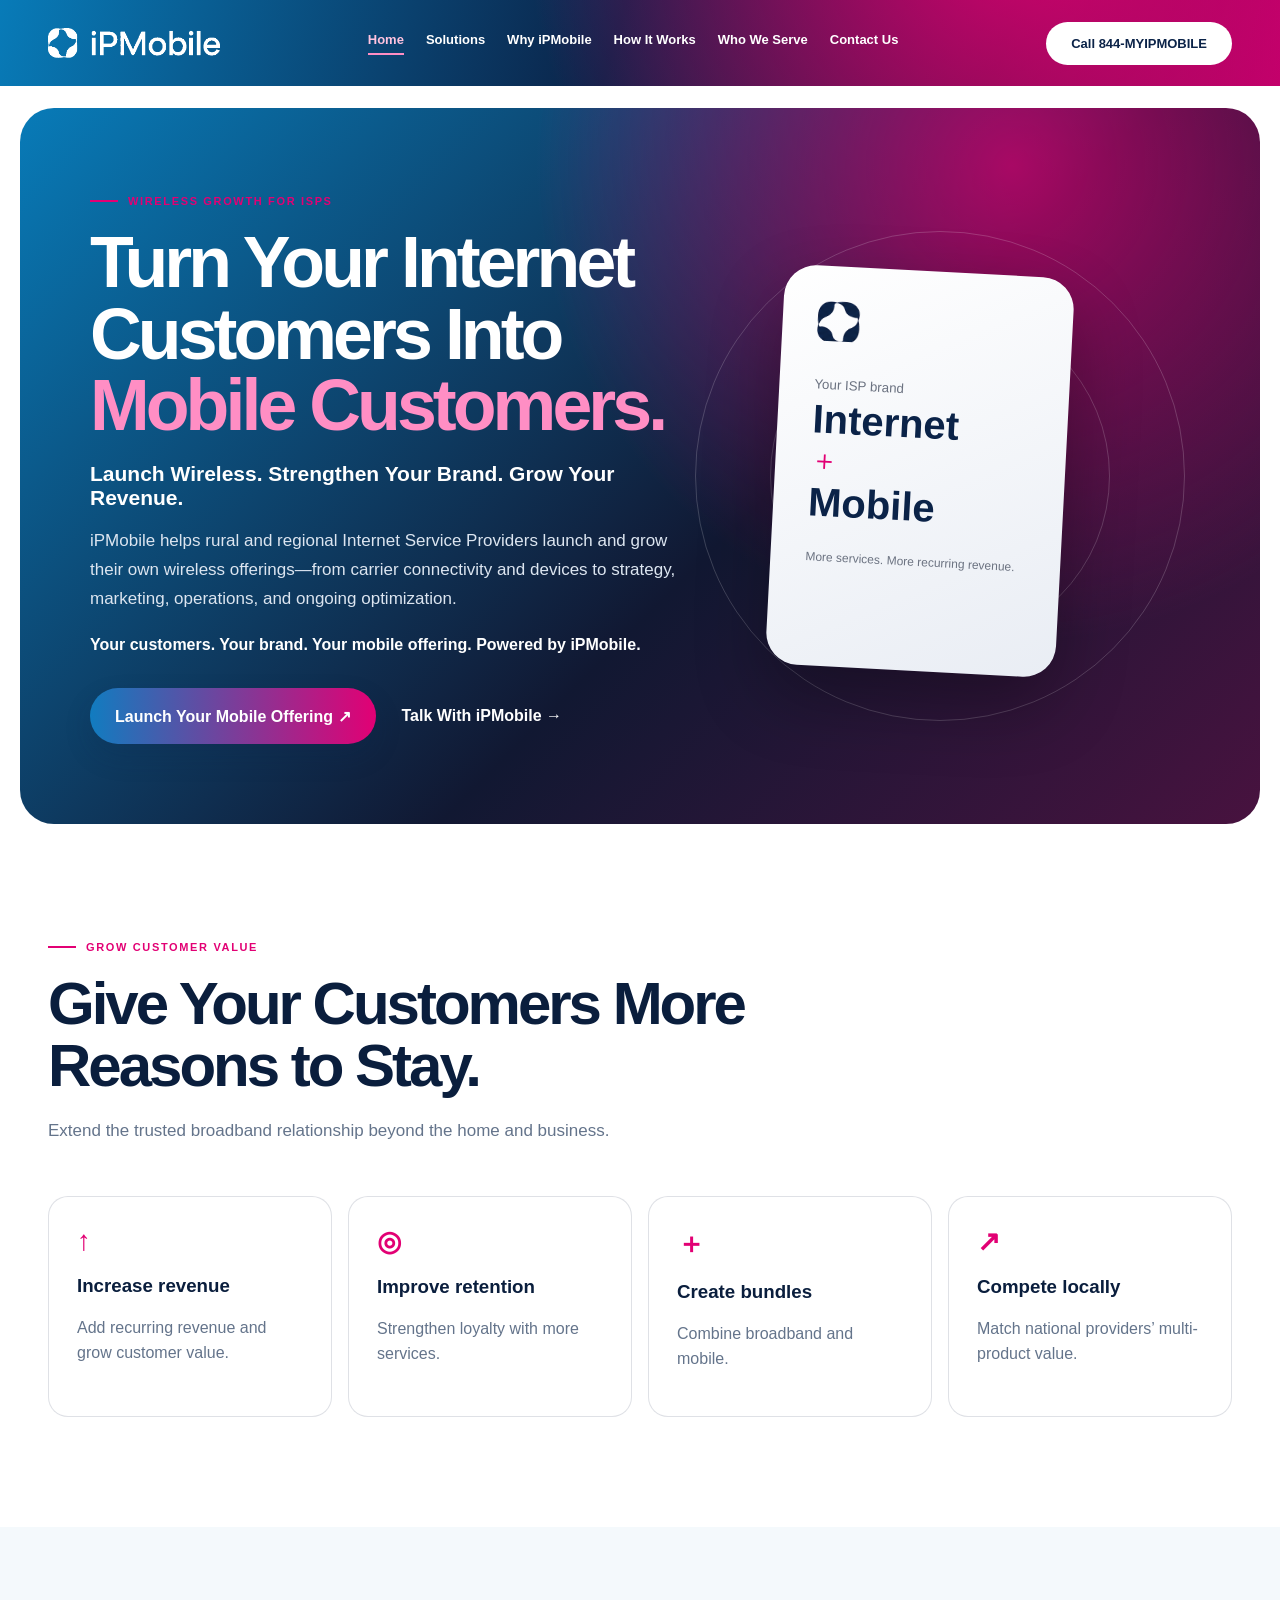
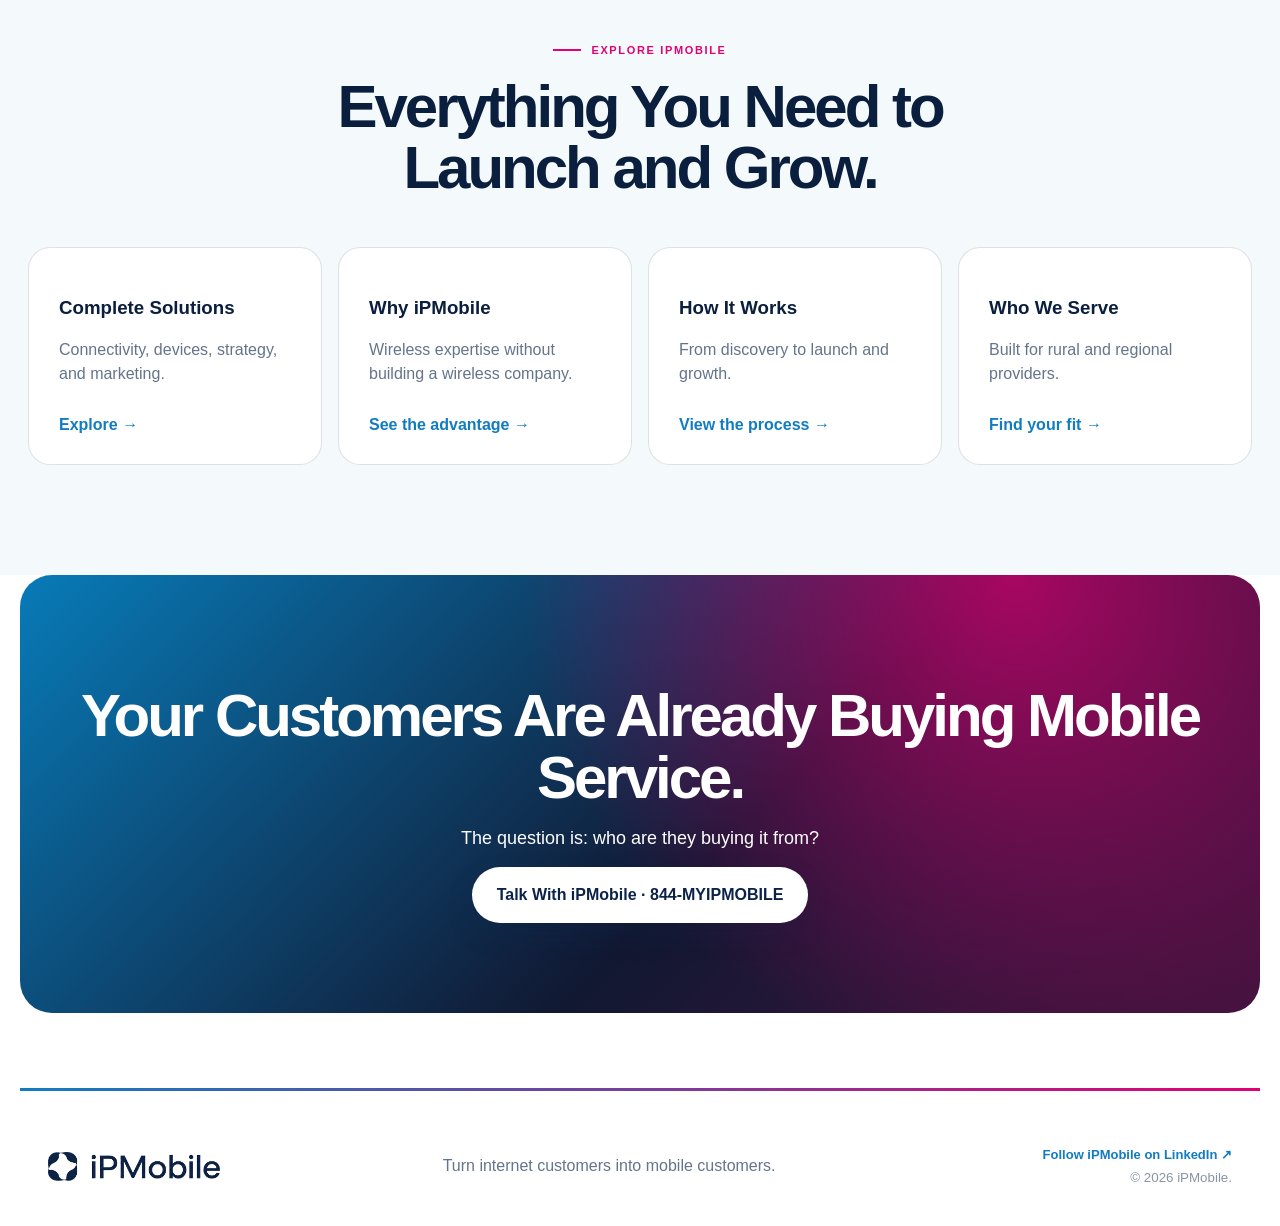
==== index.html @ 0222ab14 "Add files via upload" ====
<!doctype html><html lang="en"><head><meta charset="utf-8"><meta name="viewport" content="width=device-width,initial-scale=1"><title>iPMobile | Turn Internet Customers Into Mobile Customers</title><link rel="stylesheet" href="styles.css"><link rel="stylesheet" href="site-enhancements.css"></head><body><header class="site-header"><a class="brand" href="index.html"><img src="assets/ipmobile-logo.png" alt="iPMobile"></a><nav><a class="active" href="index.html">Home</a><a href="solutions.html">Solutions</a><a href="why-ipmobile.html">Why iPMobile</a><a href="how-it-works.html">How It Works</a><a href="who-we-serve.html">Who We Serve</a><a href="contact.html">Contact Us</a></nav><a class="button light small" href="tel:8446947662">Call 844-MYIPMOBILE</a></header><main><section class="hero shell"><div><span class="eyebrow">Wireless growth for ISPs</span><h1>Turn Your Internet Customers Into <em>Mobile Customers.</em></h1><h2>Launch Wireless. Strengthen Your Brand. Grow Your Revenue.</h2><p>iPMobile helps rural and regional Internet Service Providers launch and grow their own wireless offerings—from carrier connectivity and devices to strategy, marketing, operations, and ongoing optimization.</p><strong>Your customers. Your brand. Your mobile offering. Powered by iPMobile.</strong><div class="actions"><a class="button" href="solutions.html">Launch Your Mobile Offering ↗</a><a href="tel:8446947662">Talk With iPMobile →</a></div></div><div class="hero-art" aria-hidden="true"><div class="orbit one"></div><div class="orbit two"></div><div class="connect-card"><img src="assets/ipmobile-mark.png" alt=""><small>Your ISP brand</small><b>Internet</b><i>＋</i><b>Mobile</b><span>More services. More recurring revenue.</span></div></div></section><section class="section shell"><div class="lead"><span class="eyebrow">Grow customer value</span><h2>Give Your Customers More Reasons to Stay.</h2><p>Extend the trusted broadband relationship beyond the home and business.</p></div><div class="benefits"><article><b>↑</b><h3>Increase revenue</h3><p>Add recurring revenue and grow customer value.</p></article><article><b>◎</b><h3>Improve retention</h3><p>Strengthen loyalty with more services.</p></article><article><b>＋</b><h3>Create bundles</h3><p>Combine broadband and mobile.</p></article><article><b>↗</b><h3>Compete locally</h3><p>Match national providers’ multi-product value.</p></article></div></section><section class="section page-links"><div class="shell"><div class="lead center"><span class="eyebrow">Explore iPMobile</span><h2>Everything You Need to Launch and Grow.</h2></div><div class="link-grid"><a href="solutions.html"><h3>Complete Solutions</h3><p>Connectivity, devices, strategy, and marketing.</p><b>Explore →</b></a><a href="why-ipmobile.html"><h3>Why iPMobile</h3><p>Wireless expertise without building a wireless company.</p><b>See the advantage →</b></a><a href="how-it-works.html"><h3>How It Works</h3><p>From discovery to launch and growth.</p><b>View the process →</b></a><a href="who-we-serve.html"><h3>Who We Serve</h3><p>Built for rural and regional providers.</p><b>Find your fit →</b></a></div></div></section><section class="final shell"><h2>Your Customers Are Already Buying Mobile Service.</h2><p>The question is: who are they buying it from?</p><a class="button light" href="tel:8446947662">Talk With iPMobile · 844-MYIPMOBILE</a></section></main><footer class="shell"><a class="brand" href="index.html"><img src="assets/ipmobile-logo.png" alt="iPMobile"></a><p>Turn internet customers into mobile customers.</p><div class="footer-meta"><a class="linkedin-link" href="https://www.linkedin.com/company/ip-mobile-ai" target="_blank" rel="noopener noreferrer">Follow iPMobile on LinkedIn ↗</a><small>© 2026 iPMobile.</small></div></footer></body></html>
---- styles.css ----
:root{--navy:#0b2348;--blue:#117cc0;--pink:#e20074;--ink:#0a1e3d;--muted:#64748b;--ice:#f4f9fc;--line:rgba(10,30,61,.13);--max:1240px;--display:Arial,sans-serif;--body:Arial,sans-serif}*{box-sizing:border-box}html{scroll-behavior:smooth}body{margin:0;color:var(--ink);font-family:var(--body)}a{color:inherit;text-decoration:none}.shell{max-width:var(--max);margin:auto}.site-header{height:86px;padding-inline:max(28px,calc((100vw - var(--max))/2 + 28px));display:flex;align-items:center;justify-content:space-between;gap:24px;color:#fff;background:radial-gradient(circle at 80% -100%,rgba(226,0,116,.9),transparent 48%),linear-gradient(105deg,#087bb8,#0b2348 48%,#45133e 78%,#b30066);position:sticky;top:0;z-index:20}.brand img{display:block;width:172px}.site-header .brand img{filter:brightness(0) invert(1)}nav{display:flex;gap:22px;font-size:13px;font-weight:700}nav a:hover,nav a.active{color:#ffc3df}nav a.active{border-bottom:2px solid #ff8ec4;padding-bottom:6px}.button{display:inline-flex;align-items:center;justify-content:center;min-height:56px;padding:0 25px;border-radius:99px;color:#fff;background:linear-gradient(90deg,var(--blue),var(--pink));font-weight:800;box-shadow:0 12px 28px rgba(11,35,72,.16)}.button.light{color:var(--navy);background:#fff}.button.small{min-height:43px;font-size:13px;box-shadow:none}.hero{min-height:680px;margin-top:22px;border-radius:34px;padding:80px 70px;display:grid;grid-template-columns:1.1fr .9fr;align-items:center;overflow:hidden;color:#fff;background:radial-gradient(circle at 80% 8%,rgba(226,0,116,.72),transparent 40%),linear-gradient(135deg,#087bb8,#111832 58%,#48123f)}.eyebrow{display:inline-flex;align-items:center;gap:10px;color:var(--pink);font-size:11px;font-weight:800;letter-spacing:.15em;text-transform:uppercase}.eyebrow:before{content:"";width:28px;height:2px;background:currentColor}.eyebrow.pale{color:#ffacd3}.hero h1,.inner-hero h1{font:800 clamp(46px,5.6vw,74px)/1 var(--display);letter-spacing:-.055em;margin:20px 0}.hero h1 em{font-style:normal;color:#ff8ec4}.hero h2{font-size:21px}.hero p,.inner-hero p{color:#dce5f0;font-size:17px;line-height:1.7}.hero strong{display:block;margin-top:22px}.actions{display:flex;align-items:center;gap:26px;margin-top:34px;font-weight:700}.hero-art{position:relative;min-height:470px}.orbit{position:absolute;border:1px solid rgba(255,255,255,.18);border-radius:50%}.orbit.one{width:490px;height:490px}.orbit.two{width:340px;height:340px;left:75px;top:75px}.connect-card{position:absolute;z-index:2;left:80px;top:40px;width:290px;height:400px;padding:35px;border-radius:32px;background:linear-gradient(155deg,#fff,#e9edf4);color:var(--navy);box-shadow:0 30px 70px rgba(0,0,0,.3);transform:rotate(3deg)}.connect-card img{width:42px}.connect-card small,.connect-card b,.connect-card i,.connect-card span{display:block}.connect-card small{margin:32px 0 5px;color:#6b7280}.connect-card b{font-size:40px}.connect-card i{font-style:normal;color:var(--pink);font-size:28px}.connect-card span{margin-top:25px;font-size:12px;color:#6b7280}.section{padding:110px 28px}.lead{max-width:760px}.lead.center{text-align:center;margin:auto}.lead h2,.split h2,.customers h2,.final h2{font:800 clamp(38px,5vw,60px)/1.03 var(--display);letter-spacing:-.05em;margin:20px 0}.lead p,.split p,.customers p{color:var(--muted);font-size:17px;line-height:1.7}.benefits,.why-grid,.advantage{display:grid;grid-template-columns:repeat(4,1fr);gap:16px;margin-top:50px}.benefits article,.why-grid article,.advantage article{padding:28px;border:1px solid var(--line);border-radius:20px;background:#fff}.benefits article>b{color:var(--pink);font-size:28px}.benefits p,.why-grid p,.advantage p{color:var(--muted);line-height:1.55}.page-links,.customer-section,.solutions{background:var(--ice)}.link-grid{display:grid;grid-template-columns:repeat(4,1fr);gap:16px;margin-top:48px}.link-grid a{padding:30px;border-radius:22px;background:#fff;border:1px solid var(--line)}.link-grid p{min-height:62px;color:var(--muted);line-height:1.5}.link-grid b{color:var(--blue)}.final{text-align:center;margin-bottom:75px;padding:90px 40px;border-radius:32px;color:#fff;background:radial-gradient(circle at 80% 0,rgba(226,0,116,.72),transparent 45%),linear-gradient(135deg,#087bb8,#111832 58%,#48123f)}.final p{font-size:18px}.inner-hero{padding:110px 28px;color:#fff;background:radial-gradient(circle at 82% 0,rgba(226,0,116,.68),transparent 42%),linear-gradient(125deg,#087bb8,#0b2348 58%,#681248)}.inner-hero .shell{max-width:1050px}.inner-hero p{max-width:760px}.solution-grid{display:grid;grid-template-columns:1fr 1fr;gap:16px}details{background:#fff;border:1px solid var(--line);border-radius:20px;overflow:hidden}summary{list-style:none;padding:28px;display:grid;grid-template-columns:auto 1fr;gap:18px}summary span{color:var(--pink);font-weight:800}summary h3{margin:0 0 7px;font-size:23px}summary p{margin:0;color:var(--muted)}.detail{border-top:1px solid var(--line);padding:15px 30px 25px;color:var(--muted);line-height:1.6}.detail ul{columns:2}.why-grid{grid-template-columns:repeat(3,1fr)}.dark{color:#fff;background:radial-gradient(circle at 90% 20%,rgba(226,0,116,.52),transparent 40%),var(--navy)}.split{display:grid;grid-template-columns:1fr 1fr;gap:80px;align-items:center}.split p{color:#c8d4e3}.split ul{list-style:none;padding:0;display:grid;grid-template-columns:1fr 1fr;gap:12px}.split li{padding:16px;background:rgba(255,255,255,.08);border-radius:12px}.split li:before{content:"✓";color:#ff82be;margin-right:8px}.process{list-style:none;margin:0;padding:0;display:grid;grid-template-columns:repeat(5,1fr)}.process li{padding:26px;border-top:3px solid var(--blue);border-right:1px solid var(--line)}.process li:nth-child(even){border-top-color:var(--pink)}.process span{color:var(--pink);font-weight:800}.process p,.portfolio p{color:var(--muted);line-height:1.55}.portfolio{display:grid;grid-template-columns:repeat(4,1fr);border-block:1px solid var(--line);margin-top:50px}.portfolio article{padding:28px;border-right:1px solid var(--line)}.customers{display:grid;grid-template-columns:1fr 1.2fr;gap:70px;align-items:center}.customer-list{display:flex;flex-wrap:wrap;gap:10px}.customer-list span{padding:12px 16px;border:1px solid var(--line);border-radius:99px;background:#fff;font-size:13px}.page-cta{text-align:center;padding:80px 28px;color:#fff;background:linear-gradient(110deg,#087bb8,#0b2348 55%,#8f0055)}.page-cta h2{font-size:45px;margin:0 0 28px}footer{padding:50px 28px 35px;display:grid;grid-template-columns:1fr 1fr 1fr;align-items:center;border-top:3px solid transparent;border-image:linear-gradient(90deg,var(--blue),var(--pink)) 1}footer p{color:var(--muted)}footer small{text-align:right;color:#8994a4}@media(max-width:950px){nav{display:none}.hero{grid-template-columns:1fr;padding:65px 40px}.benefits,.link-grid,.portfolio{grid-template-columns:1fr 1fr}.solution-grid,.split,.customers{grid-template-columns:1fr}.why-grid{grid-template-columns:1fr 1fr}.process{grid-template-columns:1fr}.process li{border-right:0}}@media(max-width:620px){.site-header{height:72px;padding-inline:18px}.site-header>.button{display:none}.brand img{width:145px}.hero{margin:0;border-radius:0;padding:55px 22px}.hero-art{min-height:410px}.connect-card{left:15px;width:260px}.section{padding:75px 20px}.benefits,.link-grid,.solution-grid,.why-grid,.portfolio,.split ul{grid-template-columns:1fr}.detail ul{columns:1}.actions{align-items:flex-start;flex-direction:column}.inner-hero{padding:75px 22px}.final{margin:0;border-radius:0;padding:70px 22px}footer{grid-template-columns:1fr;gap:12px}footer small{text-align:left}}
---- site-enhancements.css ----
.footer-meta {
  display: flex;
  align-items: flex-end;
  flex-direction: column;
  gap: 8px;
  text-align: right;
}

.linkedin-link {
  color: var(--blue);
  font-size: 13px;
  font-weight: 800;
}

.linkedin-link:hover {
  color: var(--pink);
}

@media (max-width: 620px) {
  .footer-meta {
    align-items: flex-start;
    text-align: left;
  }
}
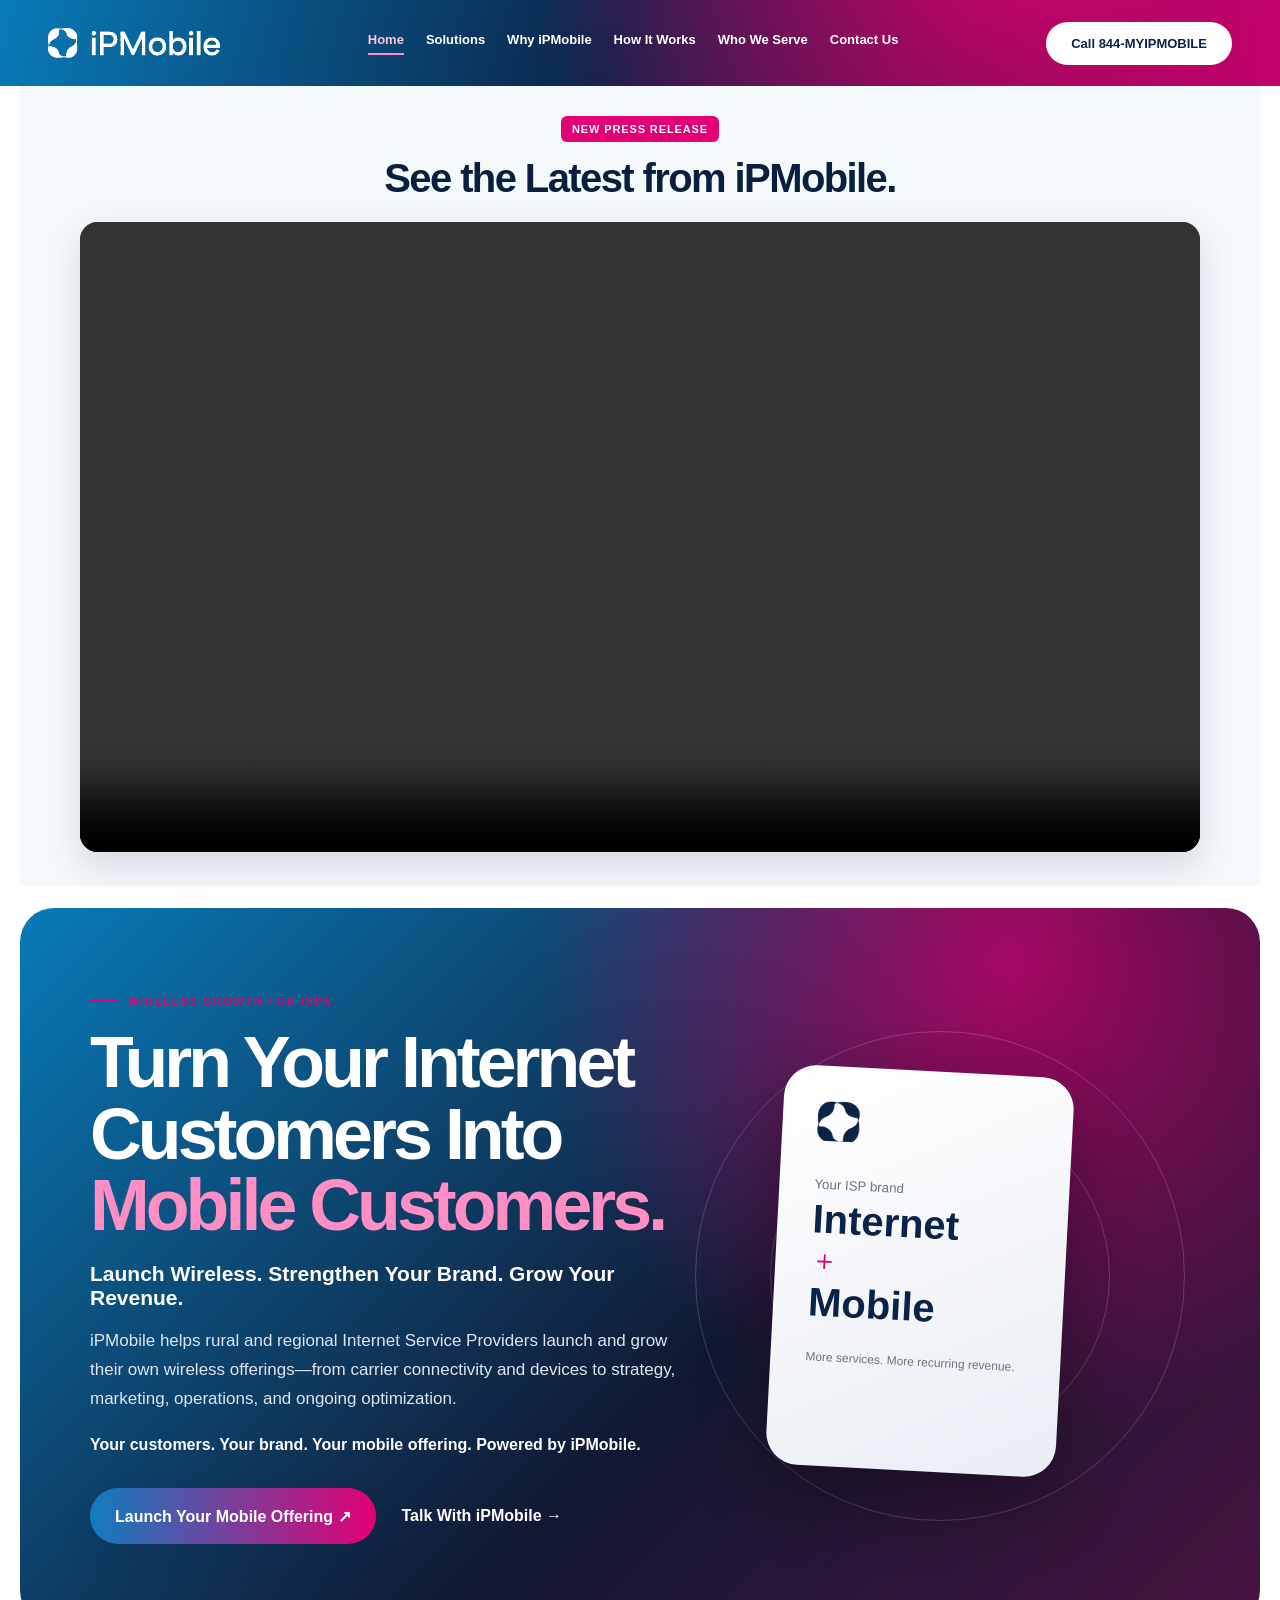
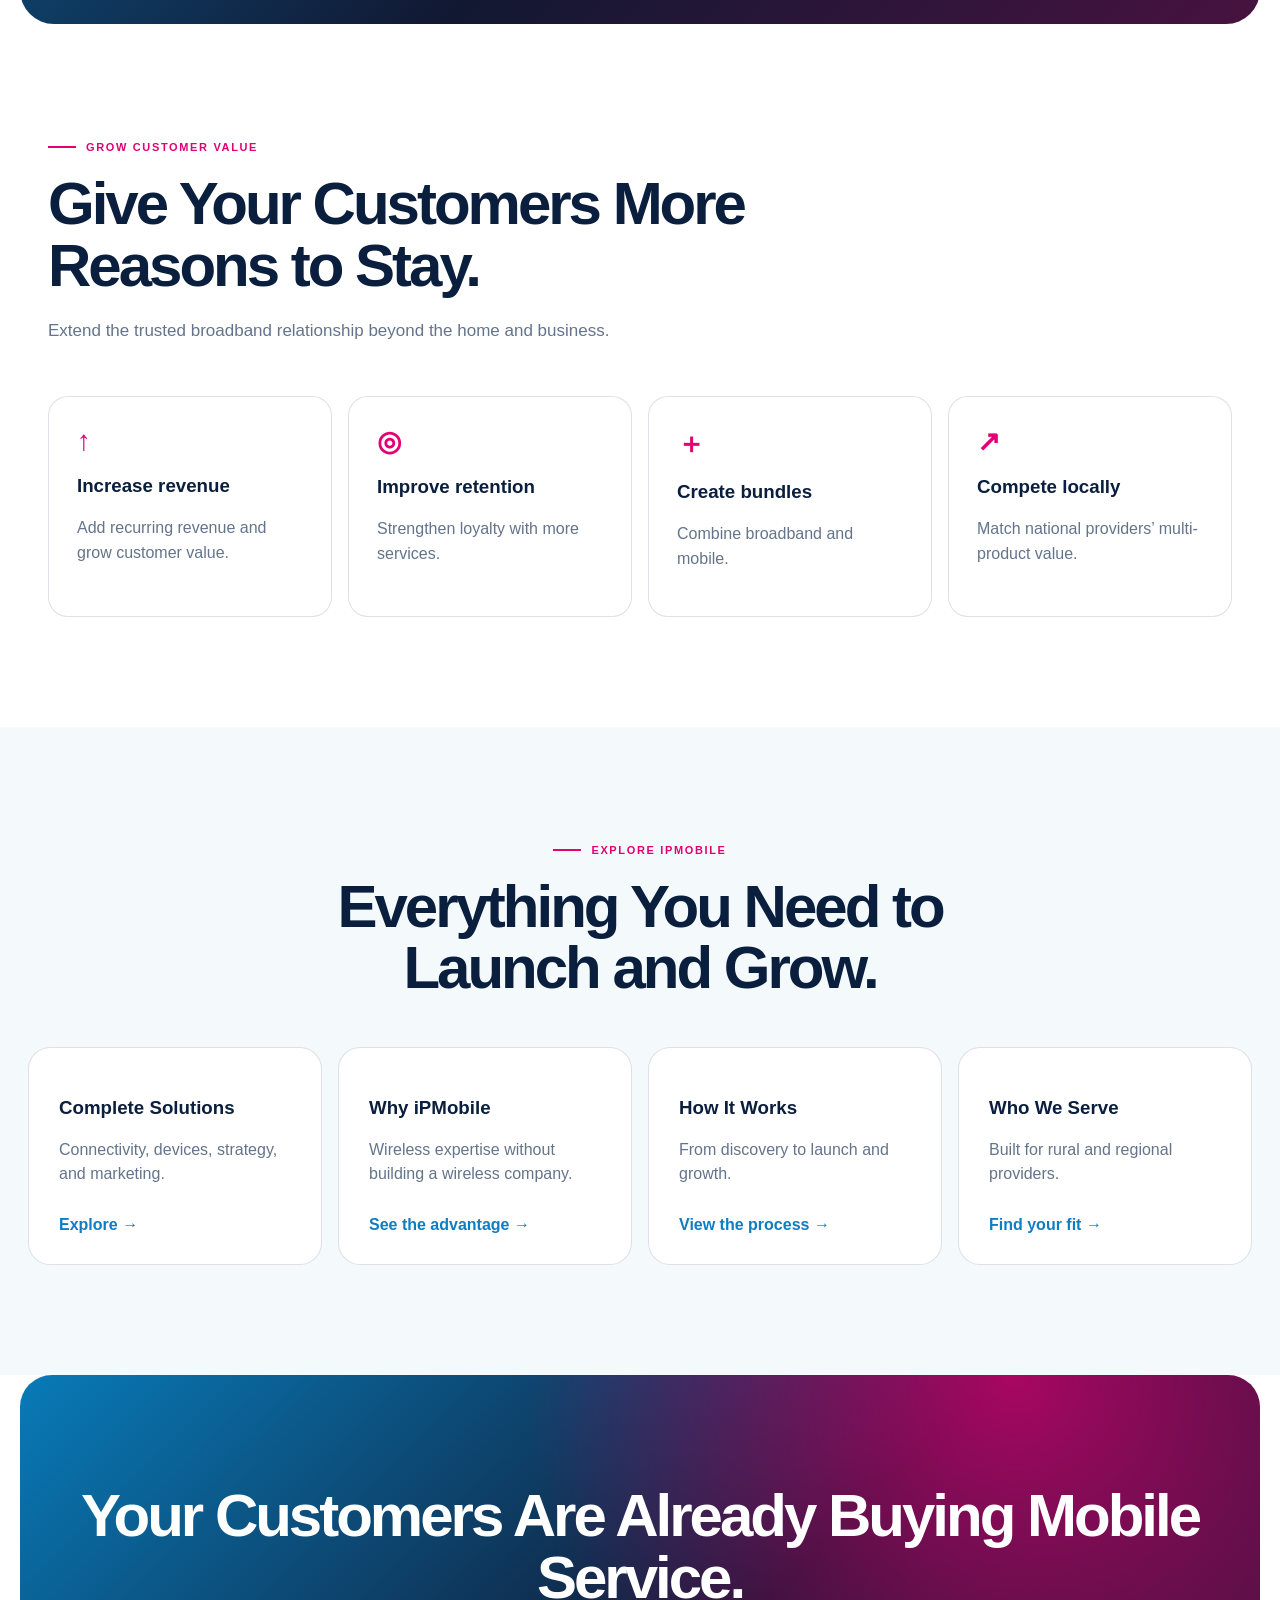
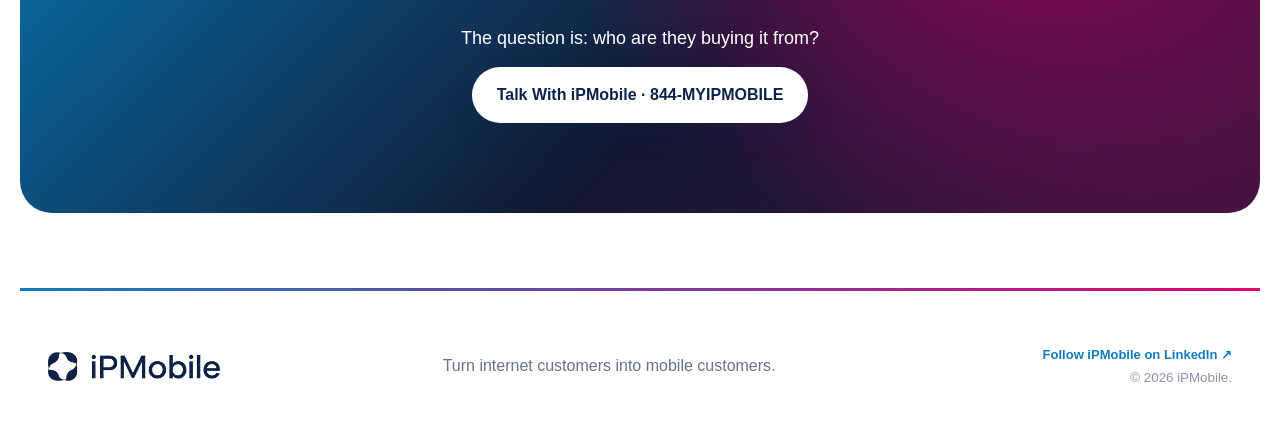
==== commit bbcedd5e: "Add files via upload" ====
--- a/index.html
+++ b/index.html
@@ -1 +1,11 @@
-<!doctype html><html lang="en"><head><meta charset="utf-8"><meta name="viewport" content="width=device-width,initial-scale=1"><title>iPMobile | Turn Internet Customers Into Mobile Customers</title><link rel="stylesheet" href="styles.css"><link rel="stylesheet" href="site-enhancements.css"></head><body><header class="site-header"><a class="brand" href="index.html"><img src="assets/ipmobile-logo.png" alt="iPMobile"></a><nav><a class="active" href="index.html">Home</a><a href="solutions.html">Solutions</a><a href="why-ipmobile.html">Why iPMobile</a><a href="how-it-works.html">How It Works</a><a href="who-we-serve.html">Who We Serve</a><a href="contact.html">Contact Us</a></nav><a class="button light small" href="tel:8446947662">Call 844-MYIPMOBILE</a></header><main><section class="hero shell"><div><span class="eyebrow">Wireless growth for ISPs</span><h1>Turn Your Internet Customers Into <em>Mobile Customers.</em></h1><h2>Launch Wireless. Strengthen Your Brand. Grow Your Revenue.</h2><p>iPMobile helps rural and regional Internet Service Providers launch and grow their own wireless offerings—from carrier connectivity and devices to strategy, marketing, operations, and ongoing optimization.</p><strong>Your customers. Your brand. Your mobile offering. Powered by iPMobile.</strong><div class="actions"><a class="button" href="solutions.html">Launch Your Mobile Offering ↗</a><a href="tel:8446947662">Talk With iPMobile →</a></div></div><div class="hero-art" aria-hidden="true"><div class="orbit one"></div><div class="orbit two"></div><div class="connect-card"><img src="assets/ipmobile-mark.png" alt=""><small>Your ISP brand</small><b>Internet</b><i>＋</i><b>Mobile</b><span>More services. More recurring revenue.</span></div></div></section><section class="section shell"><div class="lead"><span class="eyebrow">Grow customer value</span><h2>Give Your Customers More Reasons to Stay.</h2><p>Extend the trusted broadband relationship beyond the home and business.</p></div><div class="benefits"><article><b>↑</b><h3>Increase revenue</h3><p>Add recurring revenue and grow customer value.</p></article><article><b>◎</b><h3>Improve retention</h3><p>Strengthen loyalty with more services.</p></article><article><b>＋</b><h3>Create bundles</h3><p>Combine broadband and mobile.</p></article><article><b>↗</b><h3>Compete locally</h3><p>Match national providers’ multi-product value.</p></article></div></section><section class="section page-links"><div class="shell"><div class="lead center"><span class="eyebrow">Explore iPMobile</span><h2>Everything You Need to Launch and Grow.</h2></div><div class="link-grid"><a href="solutions.html"><h3>Complete Solutions</h3><p>Connectivity, devices, strategy, and marketing.</p><b>Explore →</b></a><a href="why-ipmobile.html"><h3>Why iPMobile</h3><p>Wireless expertise without building a wireless company.</p><b>See the advantage →</b></a><a href="how-it-works.html"><h3>How It Works</h3><p>From discovery to launch and growth.</p><b>View the process →</b></a><a href="who-we-serve.html"><h3>Who We Serve</h3><p>Built for rural and regional providers.</p><b>Find your fit →</b></a></div></div></section><section class="final shell"><h2>Your Customers Are Already Buying Mobile Service.</h2><p>The question is: who are they buying it from?</p><a class="button light" href="tel:8446947662">Talk With iPMobile · 844-MYIPMOBILE</a></section></main><footer class="shell"><a class="brand" href="index.html"><img src="assets/ipmobile-logo.png" alt="iPMobile"></a><p>Turn internet customers into mobile customers.</p><div class="footer-meta"><a class="linkedin-link" href="https://www.linkedin.com/company/ip-mobile-ai" target="_blank" rel="noopener noreferrer">Follow iPMobile on LinkedIn ↗</a><small>© 2026 iPMobile.</small></div></footer></body></html>
+<!doctype html><html lang="en"><head><meta charset="utf-8"><meta name="viewport" content="width=device-width,initial-scale=1"><title>iPMobile | Turn Internet Customers Into Mobile Customers</title><link rel="stylesheet" href="styles.css"><link rel="stylesheet" href="site-enhancements.css"></head><body><header class="site-header"><a class="brand" href="index.html"><img src="assets/ipmobile-logo.png" alt="iPMobile"></a><nav><a class="active" href="index.html">Home</a><a href="solutions.html">Solutions</a><a href="why-ipmobile.html">Why iPMobile</a><a href="how-it-works.html">How It Works</a><a href="who-we-serve.html">Who We Serve</a><a href="contact.html">Contact Us</a></nav><a class="button light small" href="tel:8446947662">Call 844-MYIPMOBILE</a></header><main><section class="press-feature shell" id="video-title" aria-labelledby="press-title"><span class="press-badge">New press release</span><h2 id="press-title">See the Latest from iPMobile.</h2><div class="press-feature-player"><video controls playsinline preload="metadata" aria-label="Latest iPMobile announcement"><source src="assets/ipmobile-overview.mp4#t=4" type="video/mp4">Your browser does not support video playback. <a href="assets/ipmobile-overview.mp4">Download the announcement</a>.</video></div></section><section class="hero shell"><div><span class="eyebrow">Wireless growth for ISPs</span><h1>Turn Your Internet Customers Into <em>Mobile Customers.</em></h1><h2>Launch Wireless. Strengthen Your Brand. Grow Your Revenue.</h2><p>iPMobile helps rural and regional Internet Service Providers launch and grow their own wireless offerings—from carrier connectivity and devices to strategy, marketing, operations, and ongoing optimization.</p><strong>Your customers. Your brand. Your mobile offering. Powered by iPMobile.</strong><div class="actions"><a class="button" href="solutions.html">Launch Your Mobile Offering ↗</a><a href="tel:8446947662">Talk With iPMobile →</a></div></div><div class="hero-art" aria-hidden="true"><div class="orbit one"></div><div class="orbit two"></div><div class="connect-card"><img src="assets/ipmobile-mark.png" alt=""><small>Your ISP brand</small><b>Internet</b><i>＋</i><b>Mobile</b><span>More services. More recurring revenue.</span></div></div></section><section class="section shell"><div class="lead"><span class="eyebrow">Grow customer value</span><h2>Give Your Customers More Reasons to Stay.</h2><p>Extend the trusted broadband relationship beyond the home and business.</p></div><div class="benefits"><article><b>↑</b><h3>Increase revenue</h3><p>Add recurring revenue and grow customer value.</p></article><article><b>◎</b><h3>Improve retention</h3><p>Strengthen loyalty with more services.</p></article><article><b>＋</b><h3>Create bundles</h3><p>Combine broadband and mobile.</p></article><article><b>↗</b><h3>Compete locally</h3><p>Match national providers’ multi-product value.</p></article></div></section><section class="section page-links"><div class="shell"><div class="lead center"><span class="eyebrow">Explore iPMobile</span><h2>Everything You Need to Launch and Grow.</h2></div><div class="link-grid"><a href="solutions.html"><h3>Complete Solutions</h3><p>Connectivity, devices, strategy, and marketing.</p><b>Explore →</b></a><a href="why-ipmobile.html"><h3>Why iPMobile</h3><p>Wireless expertise without building a wireless company.</p><b>See the advantage →</b></a><a href="how-it-works.html"><h3>How It Works</h3><p>From discovery to launch and growth.</p><b>View the process →</b></a><a href="who-we-serve.html"><h3>Who We Serve</h3><p>Built for rural and regional providers.</p><b>Find your fit →</b></a></div></div></section><section class="final shell"><h2>Your Customers Are Already Buying Mobile Service.</h2><p>The question is: who are they buying it from?</p><a class="button light" href="tel:8446947662">Talk With iPMobile · 844-MYIPMOBILE</a></section></main><footer class="shell"><a class="brand" href="index.html"><img src="assets/ipmobile-logo.png" alt="iPMobile"></a><p>Turn internet customers into mobile customers.</p><div class="footer-meta"><a class="linkedin-link" href="https://www.linkedin.com/company/ip-mobile-ai" target="_blank" rel="noopener noreferrer">Follow iPMobile on LinkedIn ↗</a><small>© 2026 iPMobile.</small></div></footer></body></html>
+
+
+
+
+
+
+
+
+
+
--- a/site-enhancements.css
+++ b/site-enhancements.css
@@ -22,3 +22,6 @@
     text-align: left;
   }
 }
+.press-feature{text-align:center;padding:30px 24px 34px;background:var(--ice)}.press-badge{display:inline-block;padding:7px 11px;border-radius:6px;background:var(--pink);color:white;font-size:11px;font-weight:800;letter-spacing:.08em;text-transform:uppercase}.press-feature h2{font:800 clamp(26px,3.5vw,40px)/1.1 var(--display);letter-spacing:-.04em;margin:14px 0 22px}.press-feature-player{width:100%;max-width:1120px;margin:auto;border-radius:18px;overflow:hidden;background:var(--navy);box-shadow:0 14px 36px rgba(11,35,72,.15)}.press-feature video{display:block;width:100%;aspect-ratio:16/9;object-fit:contain}@media(max-width:620px){.press-feature{padding:24px 20px 28px}.press-feature-player{border-radius:14px}}
+
+.team-section{padding:80px 28px 95px;background:var(--ice);scroll-margin-top:100px}.team-grid{display:grid;grid-template-columns:repeat(2,minmax(0,1fr));gap:28px;max-width:1080px;margin:44px auto 0}.team-card{padding:36px;border:1px solid var(--line);border-radius:24px;background:#fff;box-shadow:0 14px 35px rgba(11,35,72,.05);display:flex;flex-direction:column;align-items:flex-start}.team-photo{width:148px;height:148px;object-fit:cover;border-radius:50%;border:4px solid var(--blue);margin-bottom:26px}.team-card-copy{display:flex;flex-direction:column;flex:1}.team-card h3{font-size:29px;letter-spacing:-.03em;margin:0 0 10px}.team-role{margin:0;color:var(--pink);font-size:12px;font-weight:800;letter-spacing:.04em;text-transform:uppercase;line-height:1.5}.team-bio{color:var(--muted);font-size:16px;line-height:1.7;margin:20px 0 26px}.team-profile-link{margin-top:auto;color:var(--blue);font-weight:800;font-size:15px}.team-profile-link small{display:block;font-size:11px;font-weight:400;color:var(--muted);margin-top:7px}.team-profile-link:hover{color:var(--pink)}.team-profile-link:focus-visible{outline:2px solid var(--pink);outline-offset:5px}@media(max-width:700px){.team-section{padding:65px 20px}.team-grid{grid-template-columns:1fr;gap:20px}.team-card{padding:28px}.team-photo{width:128px;height:128px}}
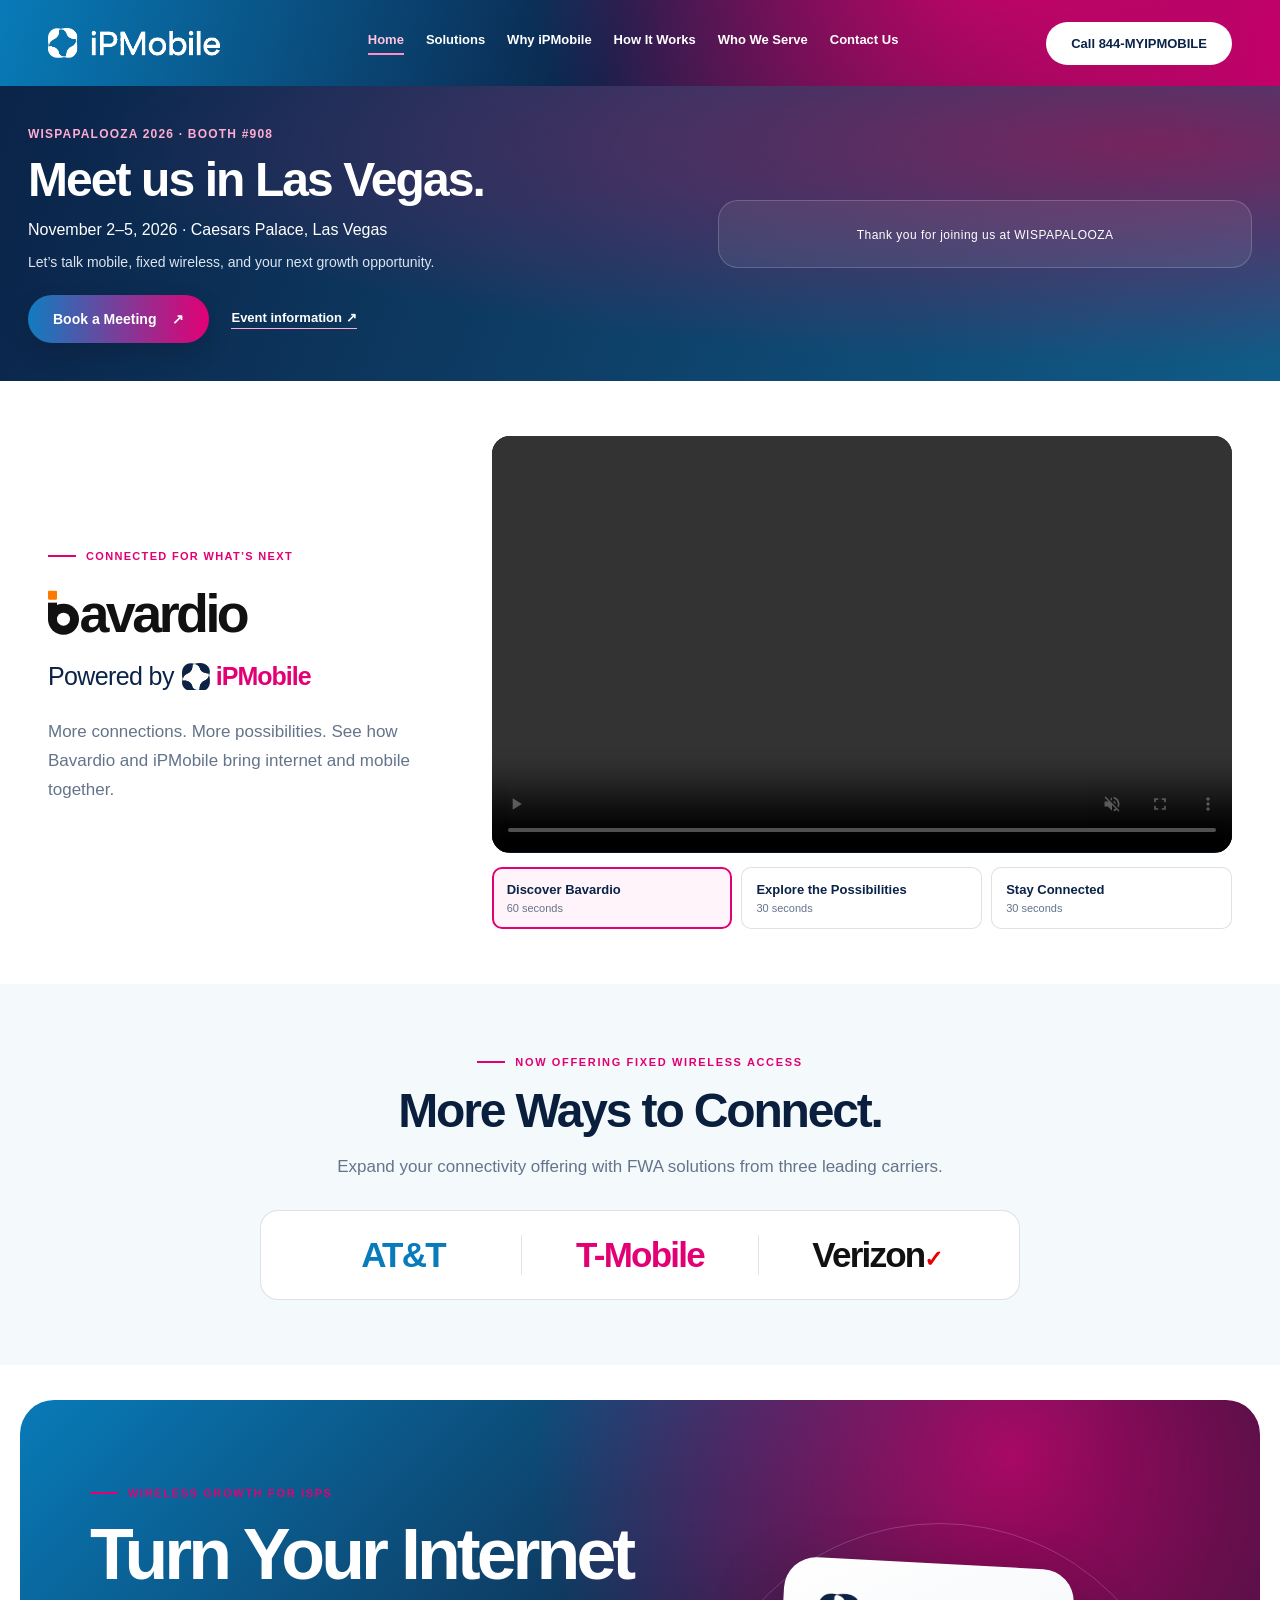
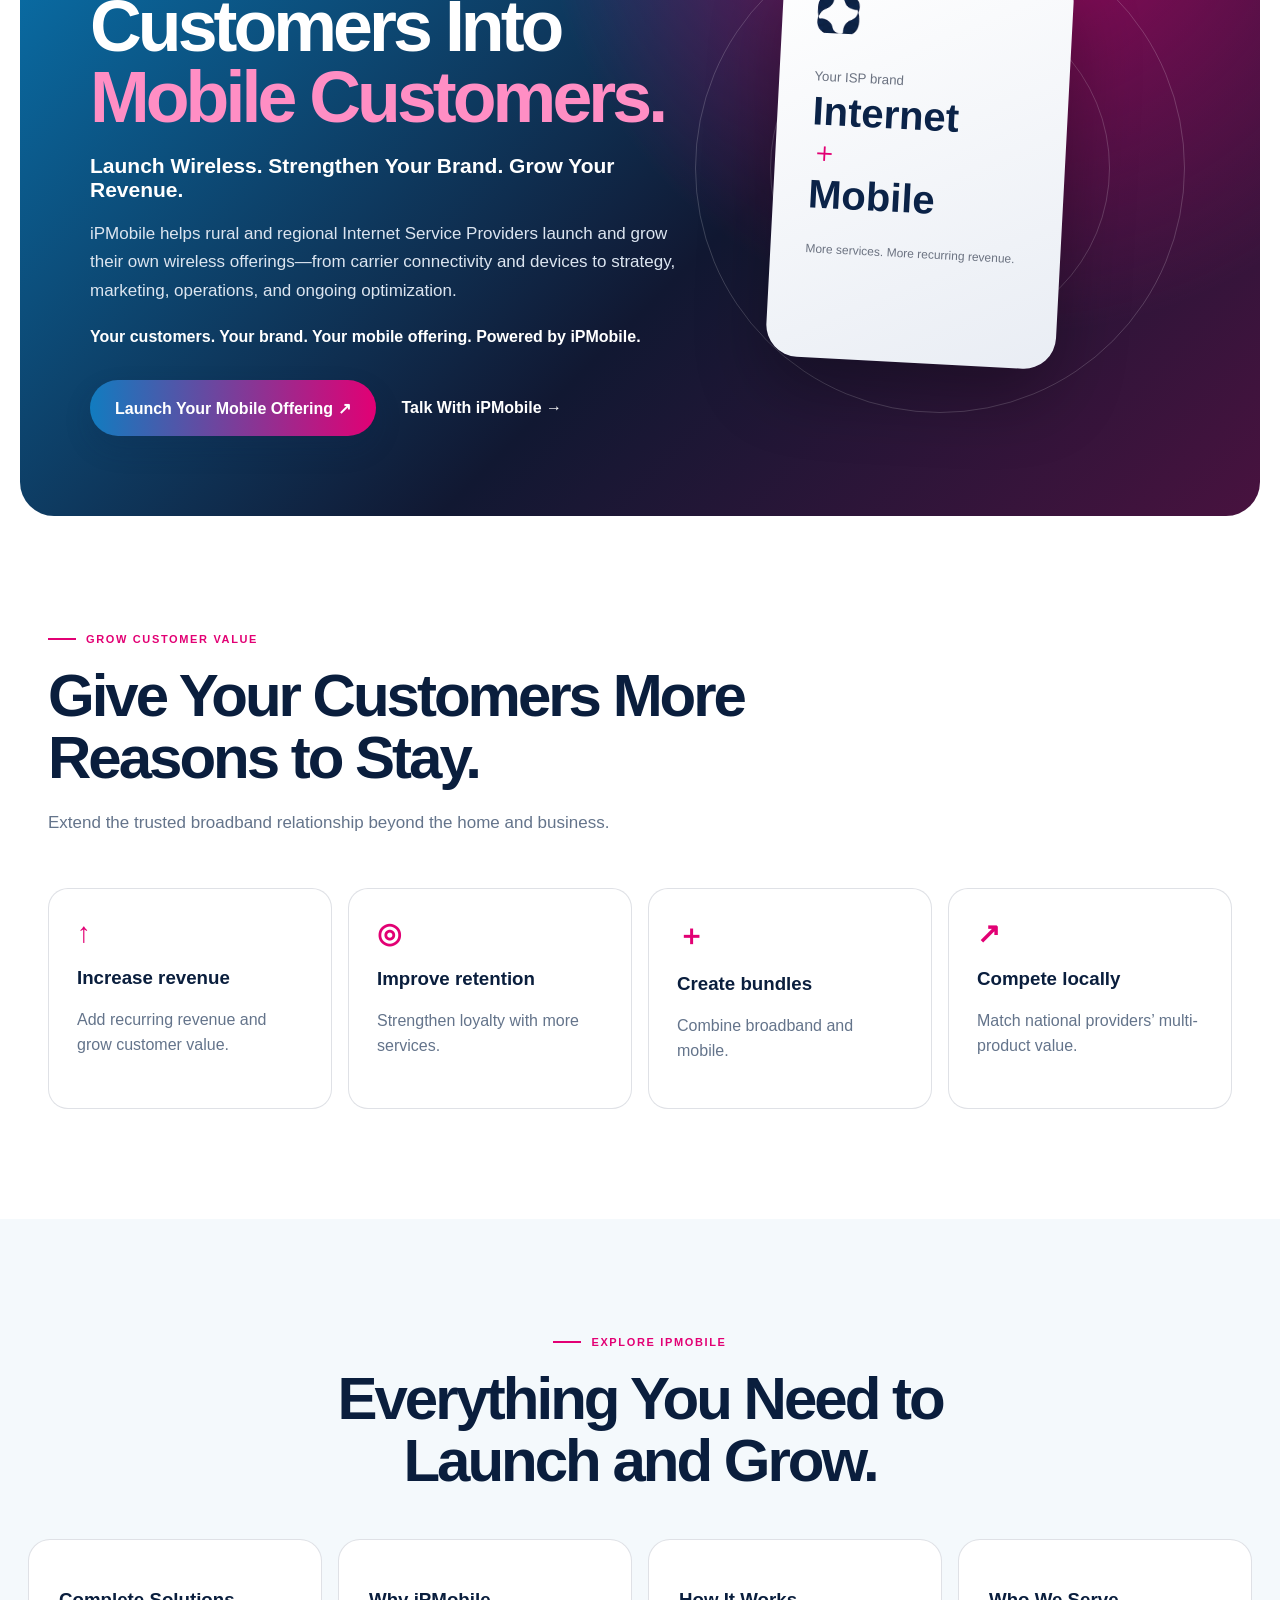
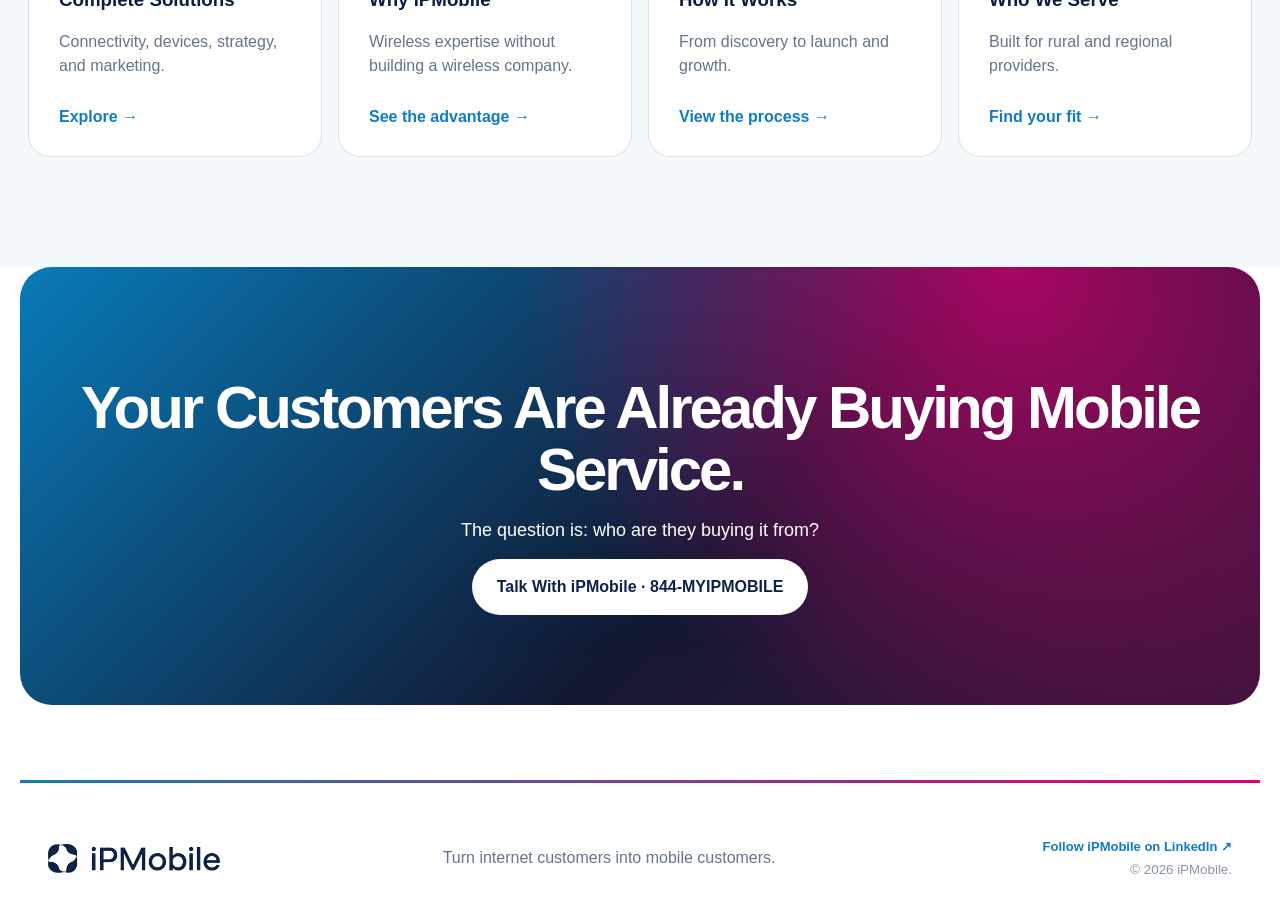
==== commit d779d80e: "Publish approved homepage: WISPAPALOOZA booth 908, Bavardio videos and FWA" ====
--- a/index.html
+++ b/index.html
@@ -1,11 +1,13 @@
-<!doctype html><html lang="en"><head><meta charset="utf-8"><meta name="viewport" content="width=device-width,initial-scale=1"><title>iPMobile | Turn Internet Customers Into Mobile Customers</title><link rel="stylesheet" href="styles.css"><link rel="stylesheet" href="site-enhancements.css"></head><body><header class="site-header"><a class="brand" href="index.html"><img src="assets/ipmobile-logo.png" alt="iPMobile"></a><nav><a class="active" href="index.html">Home</a><a href="solutions.html">Solutions</a><a href="why-ipmobile.html">Why iPMobile</a><a href="how-it-works.html">How It Works</a><a href="who-we-serve.html">Who We Serve</a><a href="contact.html">Contact Us</a></nav><a class="button light small" href="tel:8446947662">Call 844-MYIPMOBILE</a></header><main><section class="press-feature shell" id="video-title" aria-labelledby="press-title"><span class="press-badge">New press release</span><h2 id="press-title">See the Latest from iPMobile.</h2><div class="press-feature-player"><video controls playsinline preload="metadata" aria-label="Latest iPMobile announcement"><source src="assets/ipmobile-overview.mp4#t=4" type="video/mp4">Your browser does not support video playback. <a href="assets/ipmobile-overview.mp4">Download the announcement</a>.</video></div></section><section class="hero shell"><div><span class="eyebrow">Wireless growth for ISPs</span><h1>Turn Your Internet Customers Into <em>Mobile Customers.</em></h1><h2>Launch Wireless. Strengthen Your Brand. Grow Your Revenue.</h2><p>iPMobile helps rural and regional Internet Service Providers launch and grow their own wireless offerings—from carrier connectivity and devices to strategy, marketing, operations, and ongoing optimization.</p><strong>Your customers. Your brand. Your mobile offering. Powered by iPMobile.</strong><div class="actions"><a class="button" href="solutions.html">Launch Your Mobile Offering ↗</a><a href="tel:8446947662">Talk With iPMobile →</a></div></div><div class="hero-art" aria-hidden="true"><div class="orbit one"></div><div class="orbit two"></div><div class="connect-card"><img src="assets/ipmobile-mark.png" alt=""><small>Your ISP brand</small><b>Internet</b><i>＋</i><b>Mobile</b><span>More services. More recurring revenue.</span></div></div></section><section class="section shell"><div class="lead"><span class="eyebrow">Grow customer value</span><h2>Give Your Customers More Reasons to Stay.</h2><p>Extend the trusted broadband relationship beyond the home and business.</p></div><div class="benefits"><article><b>↑</b><h3>Increase revenue</h3><p>Add recurring revenue and grow customer value.</p></article><article><b>◎</b><h3>Improve retention</h3><p>Strengthen loyalty with more services.</p></article><article><b>＋</b><h3>Create bundles</h3><p>Combine broadband and mobile.</p></article><article><b>↗</b><h3>Compete locally</h3><p>Match national providers’ multi-product value.</p></article></div></section><section class="section page-links"><div class="shell"><div class="lead center"><span class="eyebrow">Explore iPMobile</span><h2>Everything You Need to Launch and Grow.</h2></div><div class="link-grid"><a href="solutions.html"><h3>Complete Solutions</h3><p>Connectivity, devices, strategy, and marketing.</p><b>Explore →</b></a><a href="why-ipmobile.html"><h3>Why iPMobile</h3><p>Wireless expertise without building a wireless company.</p><b>See the advantage →</b></a><a href="how-it-works.html"><h3>How It Works</h3><p>From discovery to launch and growth.</p><b>View the process →</b></a><a href="who-we-serve.html"><h3>Who We Serve</h3><p>Built for rural and regional providers.</p><b>Find your fit →</b></a></div></div></section><section class="final shell"><h2>Your Customers Are Already Buying Mobile Service.</h2><p>The question is: who are they buying it from?</p><a class="button light" href="tel:8446947662">Talk With iPMobile · 844-MYIPMOBILE</a></section></main><footer class="shell"><a class="brand" href="index.html"><img src="assets/ipmobile-logo.png" alt="iPMobile"></a><p>Turn internet customers into mobile customers.</p><div class="footer-meta"><a class="linkedin-link" href="https://www.linkedin.com/company/ip-mobile-ai" target="_blank" rel="noopener noreferrer">Follow iPMobile on LinkedIn ↗</a><small>© 2026 iPMobile.</small></div></footer></body></html>
+<!doctype html><html lang="en"><head><meta charset="utf-8"><meta name="viewport" content="width=device-width,initial-scale=1"><title>iPMobile | Wireless Growth for ISPs</title><link rel="stylesheet" href="homepage-20261019.css"></head><body><header class="site-header"><a class="brand" href="index.html"><img src="assets/ipmobile-logo.png" alt="iPMobile"></a><nav><a class="active" href="index.html">Home</a><a href="https://www.ipmobile.ai/solutions.html">Solutions</a><a href="https://www.ipmobile.ai/why-ipmobile.html">Why iPMobile</a><a href="https://www.ipmobile.ai/how-it-works.html">How It Works</a><a href="https://www.ipmobile.ai/who-we-serve.html">Who We Serve</a><a href="https://www.ipmobile.ai/contact.html">Contact Us</a></nav><a class="button light small" href="tel:8446947662">Call 844-MYIPMOBILE</a></header><main><section class="event-banner" id="event" aria-labelledby="event-title"><div class="shell event-layout"><div><span class="event-eyebrow">WISPAPALOOZA 2026 · BOOTH #908</span><h2 id="event-title">Meet us in Las Vegas.</h2><p>November 2–5, 2026 · Caesars Palace, Las Vegas</p><p class="event-description">Let’s talk mobile, fixed wireless, and your next growth opportunity.</p><div class="event-actions"><a class="button event-book" href="https://calendar.app.google/sCq1uGNjbtY5FYhL6" target="_blank" rel="noopener noreferrer">Book a Meeting <span aria-hidden="true">↗</span></a><a class="event-details" href="https://www.wispaevents.org/" target="_blank" rel="noopener noreferrer">Event information ↗</a></div></div><div class="event-countdown"><span id="countdown-label">Counting down to WISPAPALOOZA</span><div id="countdown" role="timer" aria-label="Time until WISPAPALOOZA begins"><div><b data-unit="days">--</b><small>Days</small></div><div><b data-unit="hours">--</b><small>Hours</small></div><div><b data-unit="minutes">--</b><small>Minutes</small></div><div><b data-unit="seconds">--</b><small>Seconds</small></div></div><small class="countdown-note">November 2 · Las Vegas time</small></div></div></section><section class="partner-section shell" id="videos" aria-labelledby="partner-title"><div class="partner-copy"><span class="eyebrow">Connected for What’s Next</span><h2 id="partner-title" class="bavardio-lockup"><span class="bavardio-type" aria-label="bavardio"><span class="bavardio-symbol" aria-hidden="true"><span class="bavardio-square"></span><span class="bavardio-stem"></span><span class="bavardio-bowl"></span></span><span aria-hidden="true">avardio</span></span><span class="bavardio-endorsement">Powered by <span class="ipmobile-signature"><img src="assets/ipmobile-mark.png" alt="" width="28" height="28"><strong>iPMobile</strong></span></span></h2><p>More connections. More possibilities. See how Bavardio and iPMobile bring internet and mobile together.</p></div><div class="partner-player"><video id="video-player" autoplay muted playsinline controls preload="auto" aria-label="Bavardio partnership videos in continuous rotation"><source src="bavardio-60sec.mp4" type="video/mp4"></video><div class="video-selectors" role="group" aria-label="Choose a Bavardio video"><button type="button" data-clip="0" aria-pressed="true">Discover Bavardio <small>60 seconds</small></button><button type="button" data-clip="1" aria-pressed="false">Explore the Possibilities <small>30 seconds</small></button><button type="button" data-clip="2" aria-pressed="false">Stay Connected <small>30 seconds</small></button></div><span id="video-status" hidden></span></div></section><section class="fwa-section" id="fwa"><div class="shell"><span class="eyebrow">Now offering fixed wireless access</span><h2>More Ways to Connect.</h2><p>Expand your connectivity offering with FWA solutions from three leading carriers.</p><div class="carrier-row" aria-label="AT&amp;T, T-Mobile and Verizon"><span class="carrier att">AT&amp;T</span><span class="carrier tmobile">T-Mobile</span><span class="carrier verizon">Verizon<span aria-hidden="true">✓</span></span></div></div></section><section class="hero shell"><div><span class="eyebrow">Wireless growth for ISPs</span><h1>Turn Your Internet Customers Into <em>Mobile Customers.</em></h1><h2>Launch Wireless. Strengthen Your Brand. Grow Your Revenue.</h2><p>iPMobile helps rural and regional Internet Service Providers launch and grow their own wireless offerings—from carrier connectivity and devices to strategy, marketing, operations, and ongoing optimization.</p><strong>Your customers. Your brand. Your mobile offering. Powered by iPMobile.</strong><div class="actions"><a class="button" href="https://www.ipmobile.ai/solutions.html">Launch Your Mobile Offering ↗</a><a href="tel:8446947662">Talk With iPMobile →</a></div></div><div class="hero-art" aria-hidden="true"><div class="orbit one"></div><div class="orbit two"></div><div class="connect-card"><img src="assets/ipmobile-mark.png" alt=""><small>Your ISP brand</small><b>Internet</b><i>＋</i><b>Mobile</b><span>More services. More recurring revenue.</span></div></div></section><section class="section shell"><div class="lead"><span class="eyebrow">Grow customer value</span><h2>Give Your Customers More Reasons to Stay.</h2><p>Extend the trusted broadband relationship beyond the home and business.</p></div><div class="benefits"><article><b>↑</b><h3>Increase revenue</h3><p>Add recurring revenue and grow customer value.</p></article><article><b>◎</b><h3>Improve retention</h3><p>Strengthen loyalty with more services.</p></article><article><b>＋</b><h3>Create bundles</h3><p>Combine broadband and mobile.</p></article><article><b>↗</b><h3>Compete locally</h3><p>Match national providers’ multi-product value.</p></article></div></section><section class="section page-links"><div class="shell"><div class="lead center"><span class="eyebrow">Explore iPMobile</span><h2>Everything You Need to Launch and Grow.</h2></div><div class="link-grid"><a href="https://www.ipmobile.ai/solutions.html"><h3>Complete Solutions</h3><p>Connectivity, devices, strategy, and marketing.</p><b>Explore →</b></a><a href="https://www.ipmobile.ai/why-ipmobile.html"><h3>Why iPMobile</h3><p>Wireless expertise without building a wireless company.</p><b>See the advantage →</b></a><a href="https://www.ipmobile.ai/how-it-works.html"><h3>How It Works</h3><p>From discovery to launch and growth.</p><b>View the process →</b></a><a href="https://www.ipmobile.ai/who-we-serve.html"><h3>Who We Serve</h3><p>Built for rural and regional providers.</p><b>Find your fit →</b></a></div></div></section><section class="final shell"><h2>Your Customers Are Already Buying Mobile Service.</h2><p>The question is: who are they buying it from?</p><a class="button light" href="tel:8446947662">Talk With iPMobile · 844-MYIPMOBILE</a></section></main><footer class="shell"><a class="brand" href="index.html"><img src="assets/ipmobile-logo.png" alt="iPMobile"></a><p>Turn internet customers into mobile customers.</p><div class="footer-meta"><a class="linkedin-link" href="https://www.linkedin.com/company/ip-mobile-ai" target="_blank" rel="noopener noreferrer">Follow iPMobile on LinkedIn ↗</a><small>© 2026 iPMobile.</small></div></footer><script src="homepage-20261019.js"></script></body></html>
+
+
+
+
+
+
+
+
+
+
+
 
-
-
-
-
-
-
-
-
-
--- a/homepage-20261019.css
+++ b/homepage-20261019.css
@@ -0,0 +1,13 @@
+:root{--navy:#0b2348;--blue:#117cc0;--pink:#e20074;--ink:#0a1e3d;--muted:#64748b;--ice:#f4f9fc;--line:rgba(10,30,61,.13);--max:1240px;--display:Arial,sans-serif;--body:Arial,sans-serif}*{box-sizing:border-box}html{scroll-behavior:smooth}body{margin:0;color:var(--ink);font-family:var(--body)}a{color:inherit;text-decoration:none}.shell{max-width:var(--max);margin:auto}.site-header{height:86px;padding-inline:max(28px,calc((100vw - var(--max))/2 + 28px));display:flex;align-items:center;justify-content:space-between;gap:24px;color:#fff;background:radial-gradient(circle at 80% -100%,rgba(226,0,116,.9),transparent 48%),linear-gradient(105deg,#087bb8,#0b2348 48%,#45133e 78%,#b30066);position:sticky;top:0;z-index:20}.brand img{display:block;width:172px}.site-header .brand img{filter:brightness(0) invert(1)}nav{display:flex;gap:22px;font-size:13px;font-weight:700}nav a:hover,nav a.active{color:#ffc3df}nav a.active{border-bottom:2px solid #ff8ec4;padding-bottom:6px}.button{display:inline-flex;align-items:center;justify-content:center;min-height:56px;padding:0 25px;border-radius:99px;color:#fff;background:linear-gradient(90deg,var(--blue),var(--pink));font-weight:800;box-shadow:0 12px 28px rgba(11,35,72,.16)}.button.light{color:var(--navy);background:#fff}.button.small{min-height:43px;font-size:13px;box-shadow:none}.hero{min-height:680px;margin-top:22px;border-radius:34px;padding:80px 70px;display:grid;grid-template-columns:1.1fr .9fr;align-items:center;overflow:hidden;color:#fff;background:radial-gradient(circle at 80% 8%,rgba(226,0,116,.72),transparent 40%),linear-gradient(135deg,#087bb8,#111832 58%,#48123f)}.eyebrow{display:inline-flex;align-items:center;gap:10px;color:var(--pink);font-size:11px;font-weight:800;letter-spacing:.15em;text-transform:uppercase}.eyebrow:before{content:"";width:28px;height:2px;background:currentColor}.eyebrow.pale{color:#ffacd3}.hero h1,.inner-hero h1{font:800 clamp(46px,5.6vw,74px)/1 var(--display);letter-spacing:-.055em;margin:20px 0}.hero h1 em{font-style:normal;color:#ff8ec4}.hero h2{font-size:21px}.hero p,.inner-hero p{color:#dce5f0;font-size:17px;line-height:1.7}.hero strong{display:block;margin-top:22px}.actions{display:flex;align-items:center;gap:26px;margin-top:34px;font-weight:700}.hero-art{position:relative;min-height:470px}.orbit{position:absolute;border:1px solid rgba(255,255,255,.18);border-radius:50%}.orbit.one{width:490px;height:490px}.orbit.two{width:340px;height:340px;left:75px;top:75px}.connect-card{position:absolute;z-index:2;left:80px;top:40px;width:290px;height:400px;padding:35px;border-radius:32px;background:linear-gradient(155deg,#fff,#e9edf4);color:var(--navy);box-shadow:0 30px 70px rgba(0,0,0,.3);transform:rotate(3deg)}.connect-card img{width:42px}.connect-card small,.connect-card b,.connect-card i,.connect-card span{display:block}.connect-card small{margin:32px 0 5px;color:#6b7280}.connect-card b{font-size:40px}.connect-card i{font-style:normal;color:var(--pink);font-size:28px}.connect-card span{margin-top:25px;font-size:12px;color:#6b7280}.section{padding:110px 28px}.lead{max-width:760px}.lead.center{text-align:center;margin:auto}.lead h2,.split h2,.customers h2,.final h2{font:800 clamp(38px,5vw,60px)/1.03 var(--display);letter-spacing:-.05em;margin:20px 0}.lead p,.split p,.customers p{color:var(--muted);font-size:17px;line-height:1.7}.benefits,.why-grid,.advantage{display:grid;grid-template-columns:repeat(4,1fr);gap:16px;margin-top:50px}.benefits article,.why-grid article,.advantage article{padding:28px;border:1px solid var(--line);border-radius:20px;background:#fff}.benefits article>b{color:var(--pink);font-size:28px}.benefits p,.why-grid p,.advantage p{color:var(--muted);line-height:1.55}.page-links,.customer-section,.solutions{background:var(--ice)}.link-grid{display:grid;grid-template-columns:repeat(4,1fr);gap:16px;margin-top:48px}.link-grid a{padding:30px;border-radius:22px;background:#fff;border:1px solid var(--line)}.link-grid p{min-height:62px;color:var(--muted);line-height:1.5}.link-grid b{color:var(--blue)}.final{text-align:center;margin-bottom:75px;padding:90px 40px;border-radius:32px;color:#fff;background:radial-gradient(circle at 80% 0,rgba(226,0,116,.72),transparent 45%),linear-gradient(135deg,#087bb8,#111832 58%,#48123f)}.final p{font-size:18px}.inner-hero{padding:110px 28px;color:#fff;background:radial-gradient(circle at 82% 0,rgba(226,0,116,.68),transparent 42%),linear-gradient(125deg,#087bb8,#0b2348 58%,#681248)}.inner-hero .shell{max-width:1050px}.inner-hero p{max-width:760px}.solution-grid{display:grid;grid-template-columns:1fr 1fr;gap:16px}details{background:#fff;border:1px solid var(--line);border-radius:20px;overflow:hidden}summary{list-style:none;padding:28px;display:grid;grid-template-columns:auto 1fr;gap:18px}summary span{color:var(--pink);font-weight:800}summary h3{margin:0 0 7px;font-size:23px}summary p{margin:0;color:var(--muted)}.detail{border-top:1px solid var(--line);padding:15px 30px 25px;color:var(--muted);line-height:1.6}.detail ul{columns:2}.why-grid{grid-template-columns:repeat(3,1fr)}.dark{color:#fff;background:radial-gradient(circle at 90% 20%,rgba(226,0,116,.52),transparent 40%),var(--navy)}.split{display:grid;grid-template-columns:1fr 1fr;gap:80px;align-items:center}.split p{color:#c8d4e3}.split ul{list-style:none;padding:0;display:grid;grid-template-columns:1fr 1fr;gap:12px}.split li{padding:16px;background:rgba(255,255,255,.08);border-radius:12px}.split li:before{content:"✓";color:#ff82be;margin-right:8px}.process{list-style:none;margin:0;padding:0;display:grid;grid-template-columns:repeat(5,1fr)}.process li{padding:26px;border-top:3px solid var(--blue);border-right:1px solid var(--line)}.process li:nth-child(even){border-top-color:var(--pink)}.process span{color:var(--pink);font-weight:800}.process p,.portfolio p{color:var(--muted);line-height:1.55}.portfolio{display:grid;grid-template-columns:repeat(4,1fr);border-block:1px solid var(--line);margin-top:50px}.portfolio article{padding:28px;border-right:1px solid var(--line)}.customers{display:grid;grid-template-columns:1fr 1.2fr;gap:70px;align-items:center}.customer-list{display:flex;flex-wrap:wrap;gap:10px}.customer-list span{padding:12px 16px;border:1px solid var(--line);border-radius:99px;background:#fff;font-size:13px}.page-cta{text-align:center;padding:80px 28px;color:#fff;background:linear-gradient(110deg,#087bb8,#0b2348 55%,#8f0055)}.page-cta h2{font-size:45px;margin:0 0 28px}footer{padding:50px 28px 35px;display:grid;grid-template-columns:1fr 1fr 1fr;align-items:center;border-top:3px solid transparent;border-image:linear-gradient(90deg,var(--blue),var(--pink)) 1}footer p{color:var(--muted)}footer small{text-align:right;color:#8994a4}@media(max-width:950px){nav{display:none}.hero{grid-template-columns:1fr;padding:65px 40px}.benefits,.link-grid,.portfolio{grid-template-columns:1fr 1fr}.solution-grid,.split,.customers{grid-template-columns:1fr}.why-grid{grid-template-columns:1fr 1fr}.process{grid-template-columns:1fr}.process li{border-right:0}}@media(max-width:620px){.site-header{height:72px;padding-inline:18px}.site-header>.button{display:none}.brand img{width:145px}.hero{margin:0;border-radius:0;padding:55px 22px}.hero-art{min-height:410px}.connect-card{left:15px;width:260px}.section{padding:75px 20px}.benefits,.link-grid,.solution-grid,.why-grid,.portfolio,.split ul{grid-template-columns:1fr}.detail ul{columns:1}.actions{align-items:flex-start;flex-direction:column}.inner-hero{padding:75px 22px}.final{margin:0;border-radius:0;padding:70px 22px}footer{grid-template-columns:1fr;gap:12px}footer small{text-align:left}}
+
+
+.event-banner{color:#fff;background:radial-gradient(ellipse at 90% 20%,#76245d,transparent 65%),linear-gradient(110deg,#0b2348,#105c88);padding:38px 28px}.event-layout{display:grid;grid-template-columns:1.2fr 1fr;align-items:center;gap:50px}.event-eyebrow{font-size:12px;font-weight:800;letter-spacing:.1em;color:#ffacd3}.event-banner h2{font-size:clamp(30px,4vw,48px);line-height:1.05;letter-spacing:-.04em;margin:13px 0}.event-banner p{margin:10px 0;line-height:1.5}.event-description{color:#dce5f0;font-size:14px}.event-details{display:inline-block;font-size:13px;font-weight:700;margin-top:8px;border-bottom:1px solid #ffacd3;padding-bottom:3px}.event-countdown{text-align:center;background:rgba(255,255,255,.07);border:1px solid rgba(255,255,255,.18);border-radius:20px;padding:24px 20px}.event-countdown>span{font-size:12px;letter-spacing:.04em}#countdown{display:grid;grid-template-columns:repeat(4,1fr);gap:12px;margin:18px 0}#countdown b{display:block;font-size:clamp(26px,3.5vw,44px);font-variant-numeric:tabular-nums;line-height:1.1}#countdown small{display:block;color:#dce5f0;font-size:11px;margin-top:7px}.countdown-note{color:#c1d4e6;font-size:11px}.fwa-section{padding:65px 28px;background:var(--ice);margin-top:55px;text-align:center}.fwa-section h2,.partner-section h2{font:800 clamp(32px,4vw,48px)/1.07 var(--display);letter-spacing:-.045em;margin:17px 0}.fwa-section p,.partner-copy p{font-size:17px;line-height:1.7;color:var(--muted)}.carrier-row{display:flex;justify-content:center;align-items:center;gap:0;background:#fff;border:1px solid var(--line);border-radius:18px;max-width:760px;margin:28px auto 0;padding:24px}.carrier{flex:1;font-size:clamp(23px,3vw,35px);font-weight:800;letter-spacing:-.05em}.carrier+.carrier{border-left:1px solid var(--line)}.att{color:#087cbb}.tmobile{color:#e20074}.verizon{color:#111}.verizon span{color:#e60000;font-size:23px}.partner-section{padding:75px 28px 15px;display:grid;grid-template-columns:.7fr 1.3fr;gap:45px;align-items:center}.partner-section h2 em{font-style:normal;color:var(--pink)}.partner-player{min-width:0}.partner-player video{display:block;width:100%;aspect-ratio:16/9;background:#071327;object-fit:contain;border-radius:18px}.video-selectors{display:grid;grid-template-columns:repeat(3,1fr);gap:9px;margin-top:14px}.video-selectors button{padding:14px;background:white;border:1px solid var(--line);border-radius:10px;font:700 13px Arial,sans-serif;color:var(--navy);cursor:pointer;text-align:left}.video-selectors button[aria-pressed=true]{border:2px solid var(--pink);padding:13px;background:#fff4fa}.video-selectors small{display:block;font-weight:400;font-size:11px;margin-top:5px;color:var(--muted)}.video-status{font-size:11px;color:var(--muted);margin:10px 0 0}.footer-meta{display:flex;flex-direction:column;align-items:flex-end;gap:8px}.linkedin-link{color:var(--blue);font-size:13px;font-weight:800}.site-header nav{flex-wrap:wrap}a:focus-visible,button:focus-visible{outline:3px solid var(--pink);outline-offset:4px}@media(max-width:950px){.event-layout{gap:25px}.partner-section{grid-template-columns:1fr}.partner-copy{max-width:650px}.site-header nav{display:flex;gap:12px;font-size:11px}.site-header{height:auto;min-height:86px;flex-wrap:wrap;padding-block:14px}.site-header>.button{display:none}}@media(max-width:620px){.event-layout{grid-template-columns:1fr;gap:22px}.event-banner{padding:30px 20px}.event-countdown{padding:19px}.carrier-row{padding:20px 10px}.carrier{font-size:22px}.partner-section{padding:55px 20px 0}.fwa-section{margin-top:0;padding:50px 20px}.footer-meta{align-items:flex-start}.site-header nav{width:100%;order:2;gap:12px;line-height:1.8}.video-selectors button{padding:11px;font-size:12px}.video-selectors button[aria-pressed=true]{padding:10px}}
+
+.event-actions{display:flex;align-items:center;flex-wrap:wrap;gap:22px;margin-top:22px}.event-book{min-height:48px;font-size:14px;gap:16px;box-shadow:0 10px 25px rgba(0,0,0,.15)}.event-actions .event-details{margin-top:0}.event-banner+.partner-section{padding-top:55px;padding-bottom:55px}.partner-section+.fwa-section{margin-top:0}.fwa-section+.hero{margin-top:35px}@media(max-width:620px){.event-actions{gap:18px}.event-book{padding-inline:22px}.event-banner+.partner-section{padding-top:40px;padding-bottom:40px}.fwa-section+.hero{margin-top:0}}
+
+.partner-logo-title{margin:22px 0!important}.partner-logo{display:block;width:100%;max-width:400px;height:auto;border-radius:14px}.partner-copy>.eyebrow{letter-spacing:.12em;font-size:11px}
+
+.partner-section .bavardio-lockup{margin:22px 0 24px;letter-spacing:normal}.bavardio-type{display:flex;align-items:baseline;color:#111;font-family:"Arial Rounded MT Bold","Trebuchet MS",Arial,sans-serif;font-size:clamp(40px,4.2vw,54px);font-weight:700;letter-spacing:-.065em;line-height:1.1}.bavardio-symbol{position:relative;display:inline-block;width:.57em;height:.82em;flex:0 0 .57em;margin-right:.015em;align-self:center;transform:translateY(-.025em)}.bavardio-square{position:absolute;left:0;top:0;width:.17em;height:.17em;background:#ff7900;border-radius:.02em}.bavardio-stem{position:absolute;left:0;top:.23em;width:.17em;height:.31em;background:#111}.bavardio-bowl{position:absolute;left:0;bottom:0;width:.57em;height:.57em;background:#111;border-radius:50%}.bavardio-bowl:after{content:"";position:absolute;inset:.165em;border-radius:50%;background:white}.bavardio-endorsement{display:block;font:400 clamp(19px,2.1vw,25px)/1.4 Arial,sans-serif;letter-spacing:-.025em;color:var(--navy);margin-top:16px;white-space:nowrap}.bavardio-endorsement strong{font-weight:800;color:var(--pink)}
+
+.bavardio-endorsement{display:flex;align-items:center;gap:8px}.ipmobile-signature{display:inline-flex;align-items:center;gap:6px}.ipmobile-signature img{display:block;width:28px;height:28px;object-fit:contain}.ipmobile-signature strong{letter-spacing:-.04em}
+
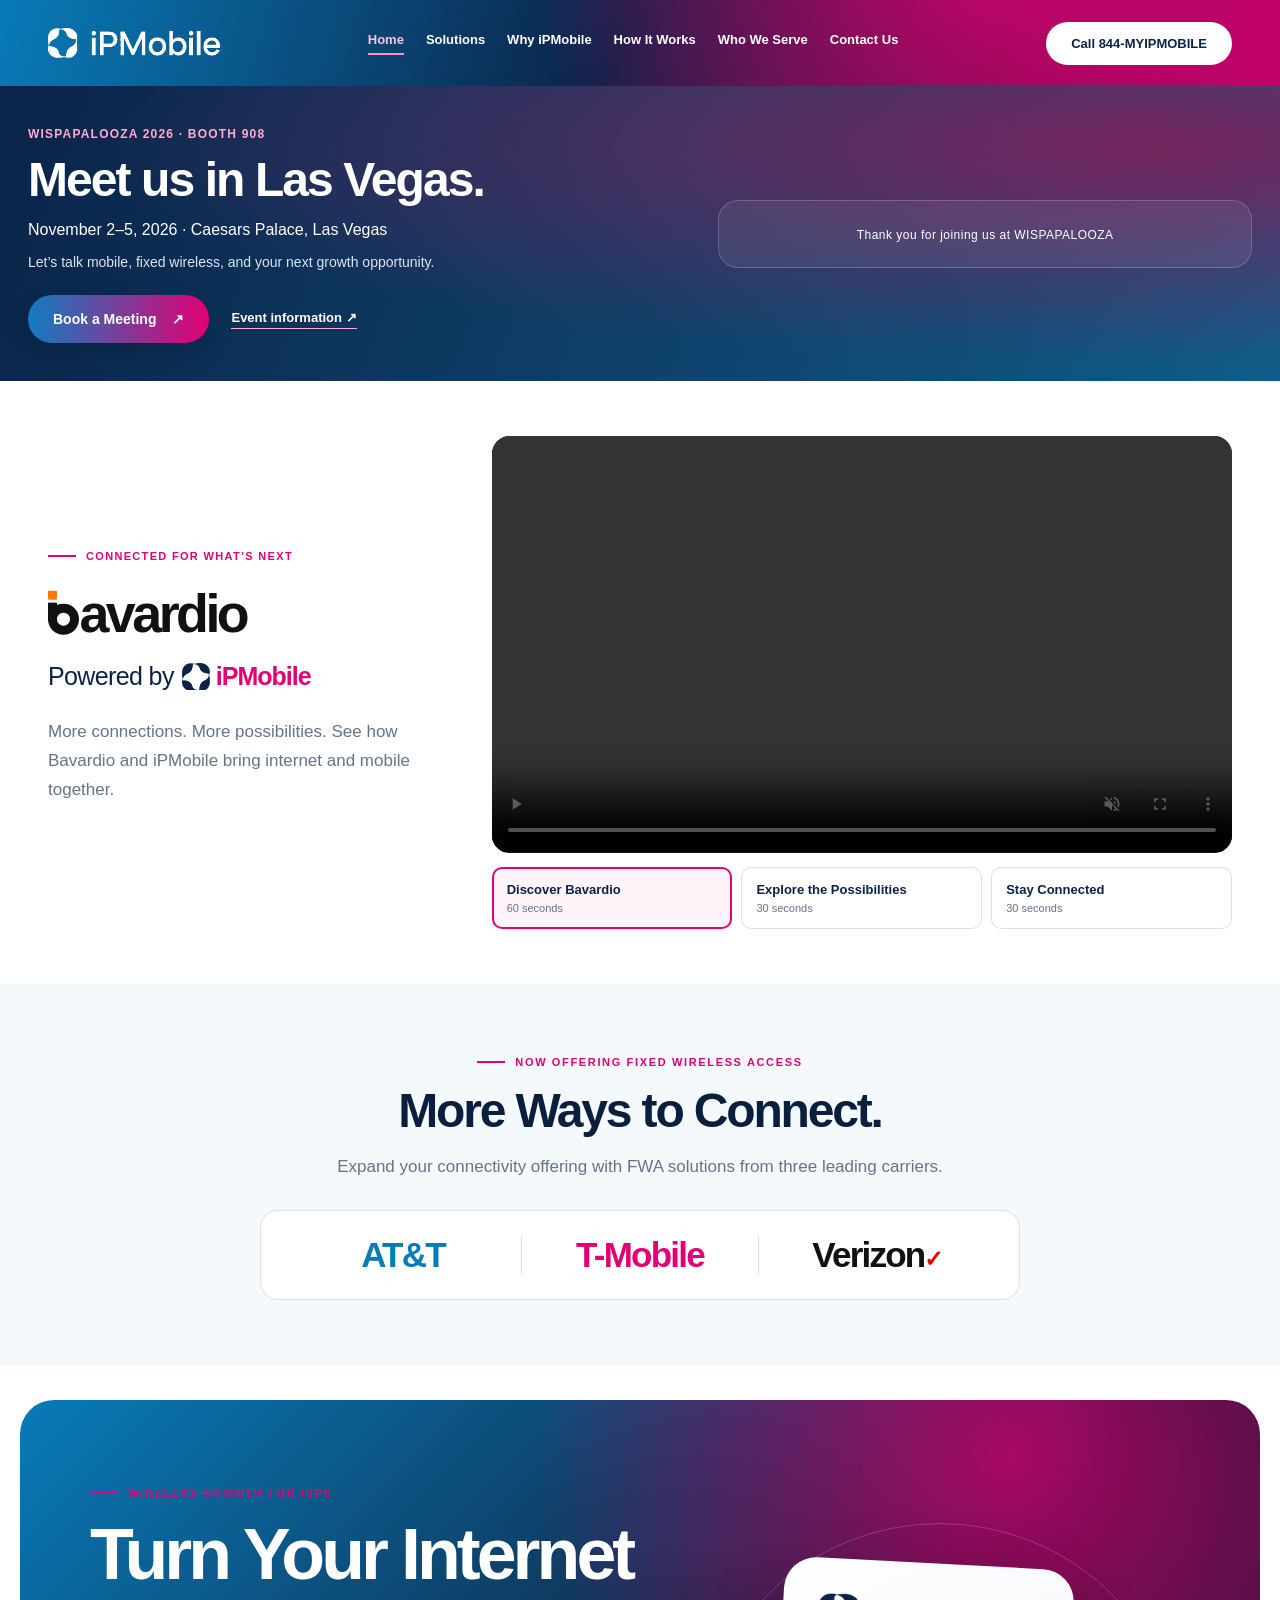
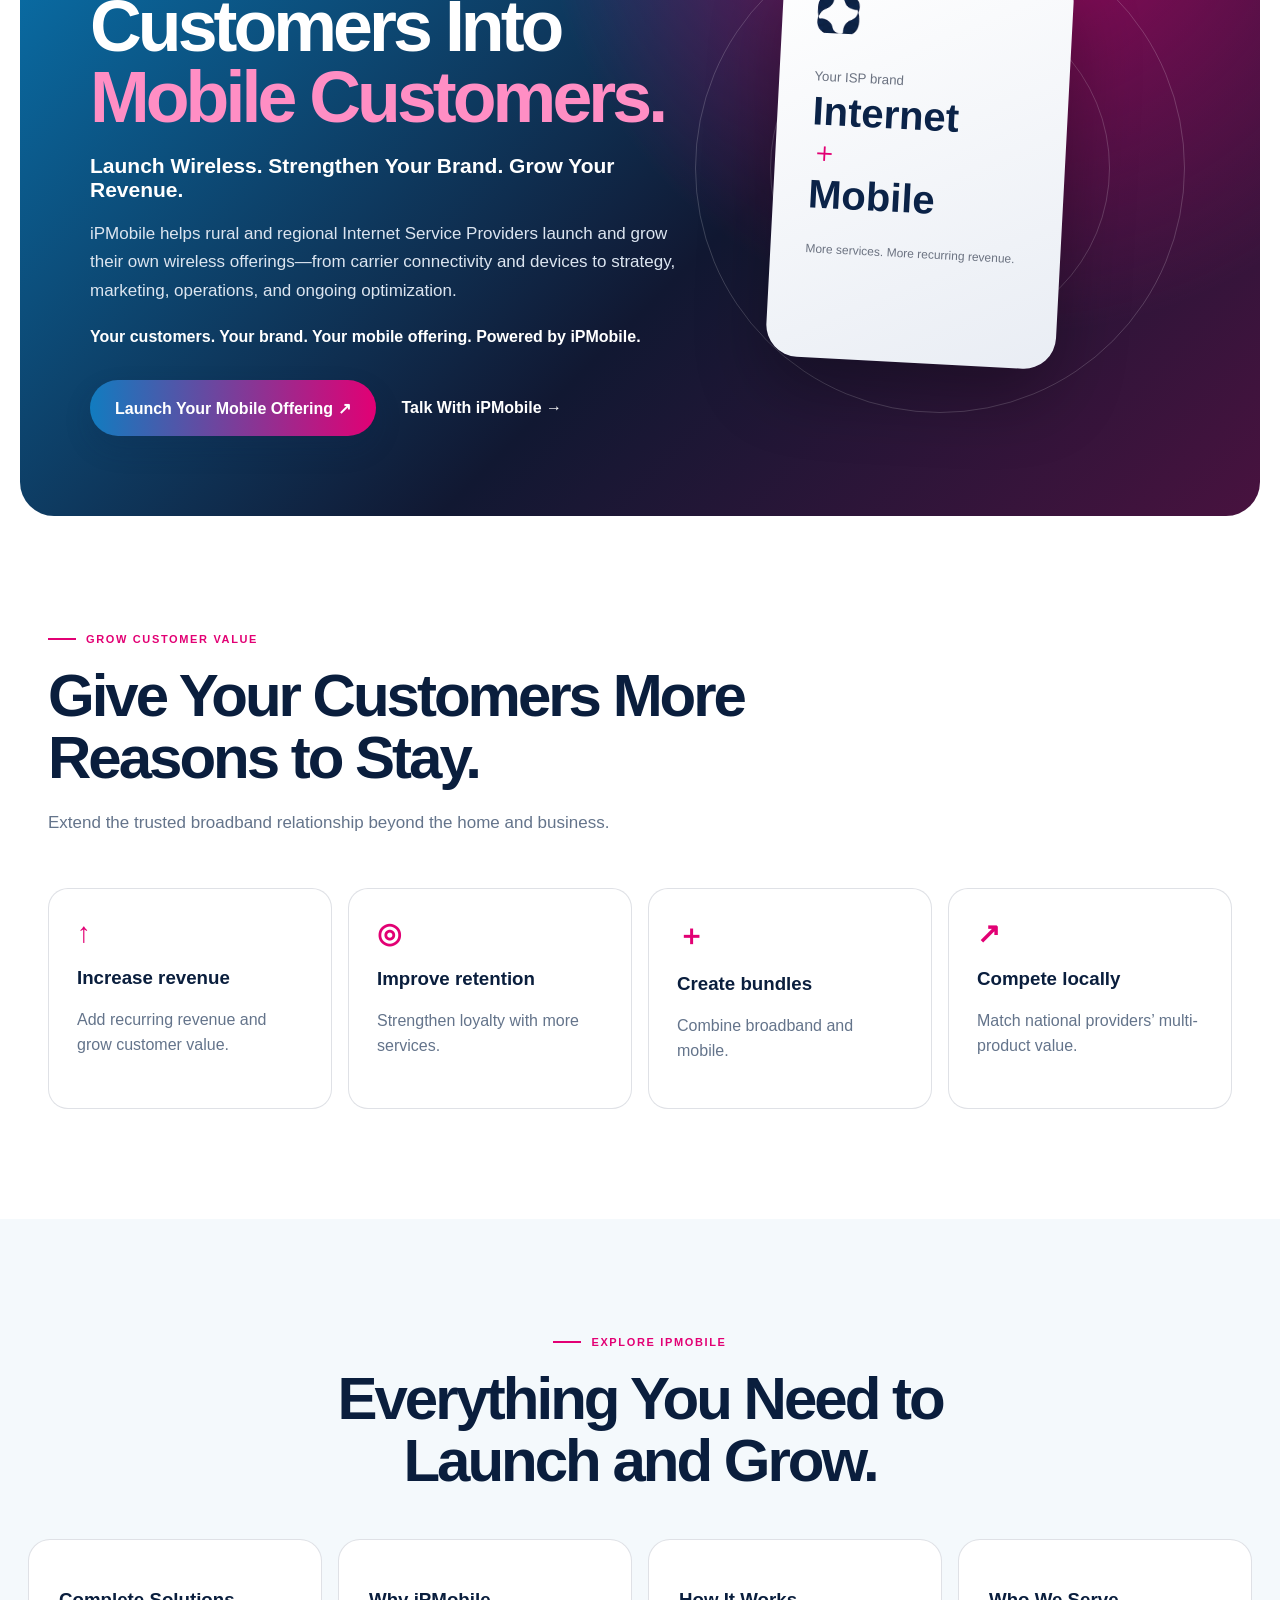
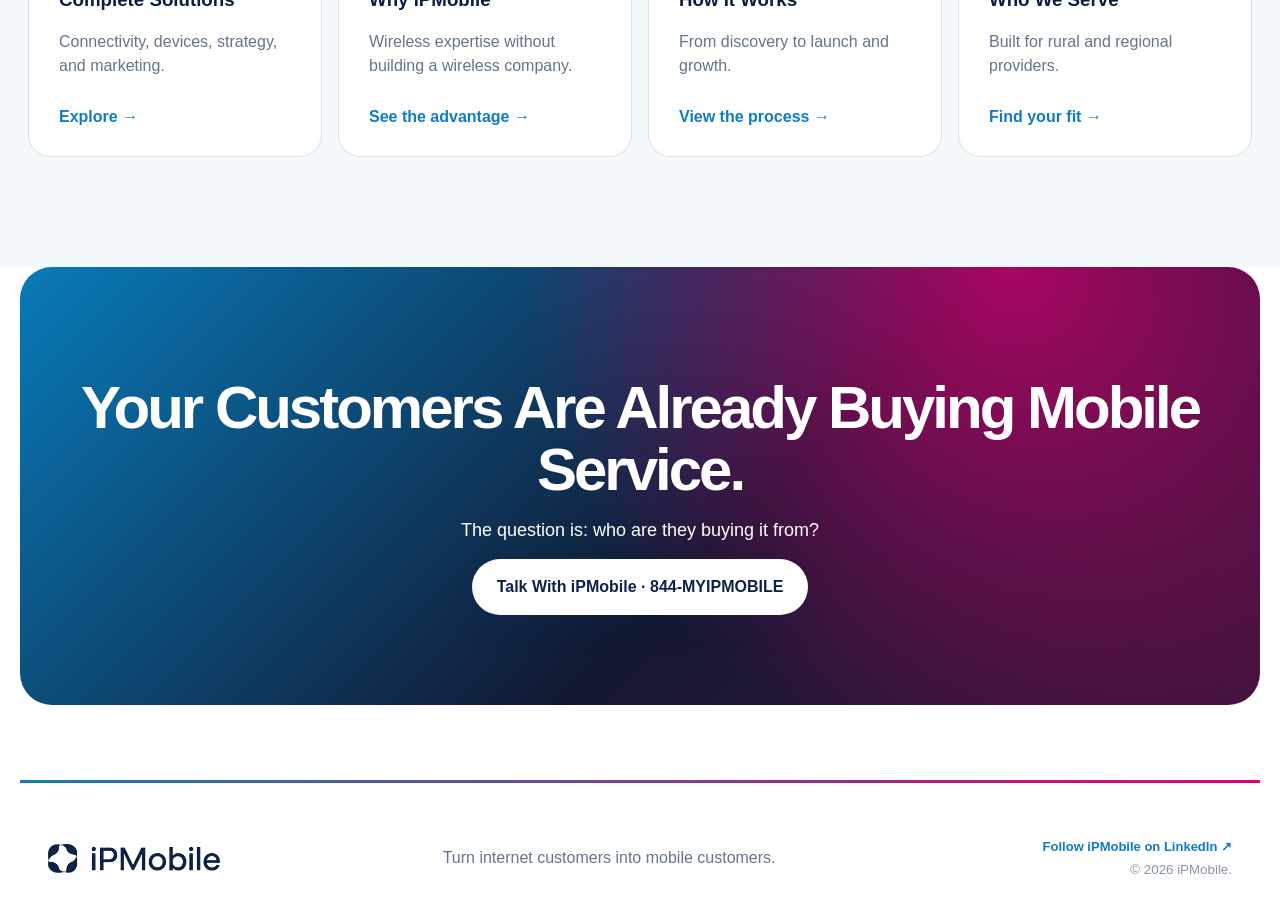
==== commit c68a2840: "Remove hash symbol from Booth 908 event label" ====
--- a/index.html
+++ b/index.html
@@ -1,4 +1,4 @@
-<!doctype html><html lang="en"><head><meta charset="utf-8"><meta name="viewport" content="width=device-width,initial-scale=1"><title>iPMobile | Wireless Growth for ISPs</title><link rel="stylesheet" href="homepage-20261019.css"></head><body><header class="site-header"><a class="brand" href="index.html"><img src="assets/ipmobile-logo.png" alt="iPMobile"></a><nav><a class="active" href="index.html">Home</a><a href="https://www.ipmobile.ai/solutions.html">Solutions</a><a href="https://www.ipmobile.ai/why-ipmobile.html">Why iPMobile</a><a href="https://www.ipmobile.ai/how-it-works.html">How It Works</a><a href="https://www.ipmobile.ai/who-we-serve.html">Who We Serve</a><a href="https://www.ipmobile.ai/contact.html">Contact Us</a></nav><a class="button light small" href="tel:8446947662">Call 844-MYIPMOBILE</a></header><main><section class="event-banner" id="event" aria-labelledby="event-title"><div class="shell event-layout"><div><span class="event-eyebrow">WISPAPALOOZA 2026 · BOOTH #908</span><h2 id="event-title">Meet us in Las Vegas.</h2><p>November 2–5, 2026 · Caesars Palace, Las Vegas</p><p class="event-description">Let’s talk mobile, fixed wireless, and your next growth opportunity.</p><div class="event-actions"><a class="button event-book" href="https://calendar.app.google/sCq1uGNjbtY5FYhL6" target="_blank" rel="noopener noreferrer">Book a Meeting <span aria-hidden="true">↗</span></a><a class="event-details" href="https://www.wispaevents.org/" target="_blank" rel="noopener noreferrer">Event information ↗</a></div></div><div class="event-countdown"><span id="countdown-label">Counting down to WISPAPALOOZA</span><div id="countdown" role="timer" aria-label="Time until WISPAPALOOZA begins"><div><b data-unit="days">--</b><small>Days</small></div><div><b data-unit="hours">--</b><small>Hours</small></div><div><b data-unit="minutes">--</b><small>Minutes</small></div><div><b data-unit="seconds">--</b><small>Seconds</small></div></div><small class="countdown-note">November 2 · Las Vegas time</small></div></div></section><section class="partner-section shell" id="videos" aria-labelledby="partner-title"><div class="partner-copy"><span class="eyebrow">Connected for What’s Next</span><h2 id="partner-title" class="bavardio-lockup"><span class="bavardio-type" aria-label="bavardio"><span class="bavardio-symbol" aria-hidden="true"><span class="bavardio-square"></span><span class="bavardio-stem"></span><span class="bavardio-bowl"></span></span><span aria-hidden="true">avardio</span></span><span class="bavardio-endorsement">Powered by <span class="ipmobile-signature"><img src="assets/ipmobile-mark.png" alt="" width="28" height="28"><strong>iPMobile</strong></span></span></h2><p>More connections. More possibilities. See how Bavardio and iPMobile bring internet and mobile together.</p></div><div class="partner-player"><video id="video-player" autoplay muted playsinline controls preload="auto" aria-label="Bavardio partnership videos in continuous rotation"><source src="bavardio-60sec.mp4" type="video/mp4"></video><div class="video-selectors" role="group" aria-label="Choose a Bavardio video"><button type="button" data-clip="0" aria-pressed="true">Discover Bavardio <small>60 seconds</small></button><button type="button" data-clip="1" aria-pressed="false">Explore the Possibilities <small>30 seconds</small></button><button type="button" data-clip="2" aria-pressed="false">Stay Connected <small>30 seconds</small></button></div><span id="video-status" hidden></span></div></section><section class="fwa-section" id="fwa"><div class="shell"><span class="eyebrow">Now offering fixed wireless access</span><h2>More Ways to Connect.</h2><p>Expand your connectivity offering with FWA solutions from three leading carriers.</p><div class="carrier-row" aria-label="AT&amp;T, T-Mobile and Verizon"><span class="carrier att">AT&amp;T</span><span class="carrier tmobile">T-Mobile</span><span class="carrier verizon">Verizon<span aria-hidden="true">✓</span></span></div></div></section><section class="hero shell"><div><span class="eyebrow">Wireless growth for ISPs</span><h1>Turn Your Internet Customers Into <em>Mobile Customers.</em></h1><h2>Launch Wireless. Strengthen Your Brand. Grow Your Revenue.</h2><p>iPMobile helps rural and regional Internet Service Providers launch and grow their own wireless offerings—from carrier connectivity and devices to strategy, marketing, operations, and ongoing optimization.</p><strong>Your customers. Your brand. Your mobile offering. Powered by iPMobile.</strong><div class="actions"><a class="button" href="https://www.ipmobile.ai/solutions.html">Launch Your Mobile Offering ↗</a><a href="tel:8446947662">Talk With iPMobile →</a></div></div><div class="hero-art" aria-hidden="true"><div class="orbit one"></div><div class="orbit two"></div><div class="connect-card"><img src="assets/ipmobile-mark.png" alt=""><small>Your ISP brand</small><b>Internet</b><i>＋</i><b>Mobile</b><span>More services. More recurring revenue.</span></div></div></section><section class="section shell"><div class="lead"><span class="eyebrow">Grow customer value</span><h2>Give Your Customers More Reasons to Stay.</h2><p>Extend the trusted broadband relationship beyond the home and business.</p></div><div class="benefits"><article><b>↑</b><h3>Increase revenue</h3><p>Add recurring revenue and grow customer value.</p></article><article><b>◎</b><h3>Improve retention</h3><p>Strengthen loyalty with more services.</p></article><article><b>＋</b><h3>Create bundles</h3><p>Combine broadband and mobile.</p></article><article><b>↗</b><h3>Compete locally</h3><p>Match national providers’ multi-product value.</p></article></div></section><section class="section page-links"><div class="shell"><div class="lead center"><span class="eyebrow">Explore iPMobile</span><h2>Everything You Need to Launch and Grow.</h2></div><div class="link-grid"><a href="https://www.ipmobile.ai/solutions.html"><h3>Complete Solutions</h3><p>Connectivity, devices, strategy, and marketing.</p><b>Explore →</b></a><a href="https://www.ipmobile.ai/why-ipmobile.html"><h3>Why iPMobile</h3><p>Wireless expertise without building a wireless company.</p><b>See the advantage →</b></a><a href="https://www.ipmobile.ai/how-it-works.html"><h3>How It Works</h3><p>From discovery to launch and growth.</p><b>View the process →</b></a><a href="https://www.ipmobile.ai/who-we-serve.html"><h3>Who We Serve</h3><p>Built for rural and regional providers.</p><b>Find your fit →</b></a></div></div></section><section class="final shell"><h2>Your Customers Are Already Buying Mobile Service.</h2><p>The question is: who are they buying it from?</p><a class="button light" href="tel:8446947662">Talk With iPMobile · 844-MYIPMOBILE</a></section></main><footer class="shell"><a class="brand" href="index.html"><img src="assets/ipmobile-logo.png" alt="iPMobile"></a><p>Turn internet customers into mobile customers.</p><div class="footer-meta"><a class="linkedin-link" href="https://www.linkedin.com/company/ip-mobile-ai" target="_blank" rel="noopener noreferrer">Follow iPMobile on LinkedIn ↗</a><small>© 2026 iPMobile.</small></div></footer><script src="homepage-20261019.js"></script></body></html>
+<!doctype html><html lang="en"><head><meta charset="utf-8"><meta name="viewport" content="width=device-width,initial-scale=1"><title>iPMobile | Wireless Growth for ISPs</title><link rel="stylesheet" href="homepage-20261019.css"></head><body><header class="site-header"><a class="brand" href="index.html"><img src="assets/ipmobile-logo.png" alt="iPMobile"></a><nav><a class="active" href="index.html">Home</a><a href="https://www.ipmobile.ai/solutions.html">Solutions</a><a href="https://www.ipmobile.ai/why-ipmobile.html">Why iPMobile</a><a href="https://www.ipmobile.ai/how-it-works.html">How It Works</a><a href="https://www.ipmobile.ai/who-we-serve.html">Who We Serve</a><a href="https://www.ipmobile.ai/contact.html">Contact Us</a></nav><a class="button light small" href="tel:8446947662">Call 844-MYIPMOBILE</a></header><main><section class="event-banner" id="event" aria-labelledby="event-title"><div class="shell event-layout"><div><span class="event-eyebrow">WISPAPALOOZA 2026 · BOOTH 908</span><h2 id="event-title">Meet us in Las Vegas.</h2><p>November 2–5, 2026 · Caesars Palace, Las Vegas</p><p class="event-description">Let’s talk mobile, fixed wireless, and your next growth opportunity.</p><div class="event-actions"><a class="button event-book" href="https://calendar.app.google/sCq1uGNjbtY5FYhL6" target="_blank" rel="noopener noreferrer">Book a Meeting <span aria-hidden="true">↗</span></a><a class="event-details" href="https://www.wispaevents.org/" target="_blank" rel="noopener noreferrer">Event information ↗</a></div></div><div class="event-countdown"><span id="countdown-label">Counting down to WISPAPALOOZA</span><div id="countdown" role="timer" aria-label="Time until WISPAPALOOZA begins"><div><b data-unit="days">--</b><small>Days</small></div><div><b data-unit="hours">--</b><small>Hours</small></div><div><b data-unit="minutes">--</b><small>Minutes</small></div><div><b data-unit="seconds">--</b><small>Seconds</small></div></div><small class="countdown-note">November 2 · Las Vegas time</small></div></div></section><section class="partner-section shell" id="videos" aria-labelledby="partner-title"><div class="partner-copy"><span class="eyebrow">Connected for What’s Next</span><h2 id="partner-title" class="bavardio-lockup"><span class="bavardio-type" aria-label="bavardio"><span class="bavardio-symbol" aria-hidden="true"><span class="bavardio-square"></span><span class="bavardio-stem"></span><span class="bavardio-bowl"></span></span><span aria-hidden="true">avardio</span></span><span class="bavardio-endorsement">Powered by <span class="ipmobile-signature"><img src="assets/ipmobile-mark.png" alt="" width="28" height="28"><strong>iPMobile</strong></span></span></h2><p>More connections. More possibilities. See how Bavardio and iPMobile bring internet and mobile together.</p></div><div class="partner-player"><video id="video-player" autoplay muted playsinline controls preload="auto" aria-label="Bavardio partnership videos in continuous rotation"><source src="bavardio-60sec.mp4" type="video/mp4"></video><div class="video-selectors" role="group" aria-label="Choose a Bavardio video"><button type="button" data-clip="0" aria-pressed="true">Discover Bavardio <small>60 seconds</small></button><button type="button" data-clip="1" aria-pressed="false">Explore the Possibilities <small>30 seconds</small></button><button type="button" data-clip="2" aria-pressed="false">Stay Connected <small>30 seconds</small></button></div><span id="video-status" hidden></span></div></section><section class="fwa-section" id="fwa"><div class="shell"><span class="eyebrow">Now offering fixed wireless access</span><h2>More Ways to Connect.</h2><p>Expand your connectivity offering with FWA solutions from three leading carriers.</p><div class="carrier-row" aria-label="AT&amp;T, T-Mobile and Verizon"><span class="carrier att">AT&amp;T</span><span class="carrier tmobile">T-Mobile</span><span class="carrier verizon">Verizon<span aria-hidden="true">✓</span></span></div></div></section><section class="hero shell"><div><span class="eyebrow">Wireless growth for ISPs</span><h1>Turn Your Internet Customers Into <em>Mobile Customers.</em></h1><h2>Launch Wireless. Strengthen Your Brand. Grow Your Revenue.</h2><p>iPMobile helps rural and regional Internet Service Providers launch and grow their own wireless offerings—from carrier connectivity and devices to strategy, marketing, operations, and ongoing optimization.</p><strong>Your customers. Your brand. Your mobile offering. Powered by iPMobile.</strong><div class="actions"><a class="button" href="https://www.ipmobile.ai/solutions.html">Launch Your Mobile Offering ↗</a><a href="tel:8446947662">Talk With iPMobile →</a></div></div><div class="hero-art" aria-hidden="true"><div class="orbit one"></div><div class="orbit two"></div><div class="connect-card"><img src="assets/ipmobile-mark.png" alt=""><small>Your ISP brand</small><b>Internet</b><i>＋</i><b>Mobile</b><span>More services. More recurring revenue.</span></div></div></section><section class="section shell"><div class="lead"><span class="eyebrow">Grow customer value</span><h2>Give Your Customers More Reasons to Stay.</h2><p>Extend the trusted broadband relationship beyond the home and business.</p></div><div class="benefits"><article><b>↑</b><h3>Increase revenue</h3><p>Add recurring revenue and grow customer value.</p></article><article><b>◎</b><h3>Improve retention</h3><p>Strengthen loyalty with more services.</p></article><article><b>＋</b><h3>Create bundles</h3><p>Combine broadband and mobile.</p></article><article><b>↗</b><h3>Compete locally</h3><p>Match national providers’ multi-product value.</p></article></div></section><section class="section page-links"><div class="shell"><div class="lead center"><span class="eyebrow">Explore iPMobile</span><h2>Everything You Need to Launch and Grow.</h2></div><div class="link-grid"><a href="https://www.ipmobile.ai/solutions.html"><h3>Complete Solutions</h3><p>Connectivity, devices, strategy, and marketing.</p><b>Explore →</b></a><a href="https://www.ipmobile.ai/why-ipmobile.html"><h3>Why iPMobile</h3><p>Wireless expertise without building a wireless company.</p><b>See the advantage →</b></a><a href="https://www.ipmobile.ai/how-it-works.html"><h3>How It Works</h3><p>From discovery to launch and growth.</p><b>View the process →</b></a><a href="https://www.ipmobile.ai/who-we-serve.html"><h3>Who We Serve</h3><p>Built for rural and regional providers.</p><b>Find your fit →</b></a></div></div></section><section class="final shell"><h2>Your Customers Are Already Buying Mobile Service.</h2><p>The question is: who are they buying it from?</p><a class="button light" href="tel:8446947662">Talk With iPMobile · 844-MYIPMOBILE</a></section></main><footer class="shell"><a class="brand" href="index.html"><img src="assets/ipmobile-logo.png" alt="iPMobile"></a><p>Turn internet customers into mobile customers.</p><div class="footer-meta"><a class="linkedin-link" href="https://www.linkedin.com/company/ip-mobile-ai" target="_blank" rel="noopener noreferrer">Follow iPMobile on LinkedIn ↗</a><small>© 2026 iPMobile.</small></div></footer><script src="homepage-20261019.js"></script></body></html>
 
 
 
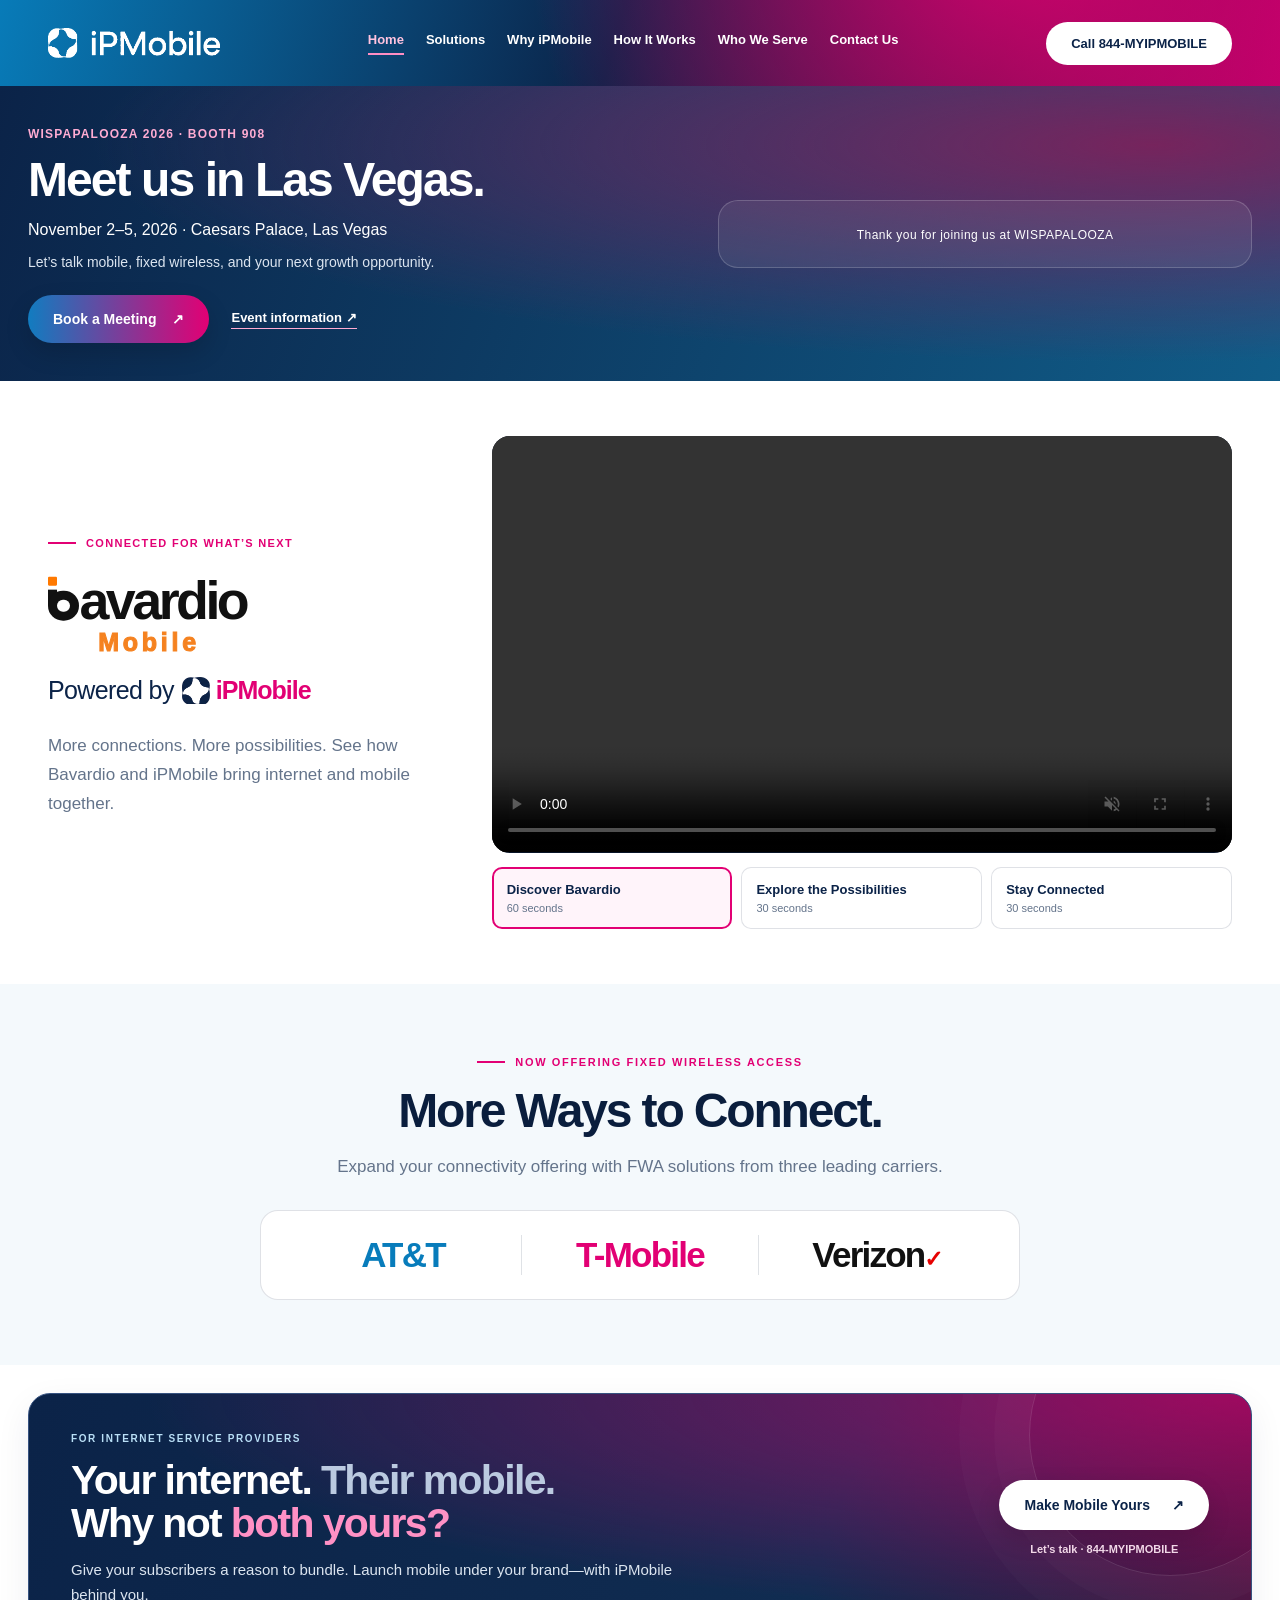
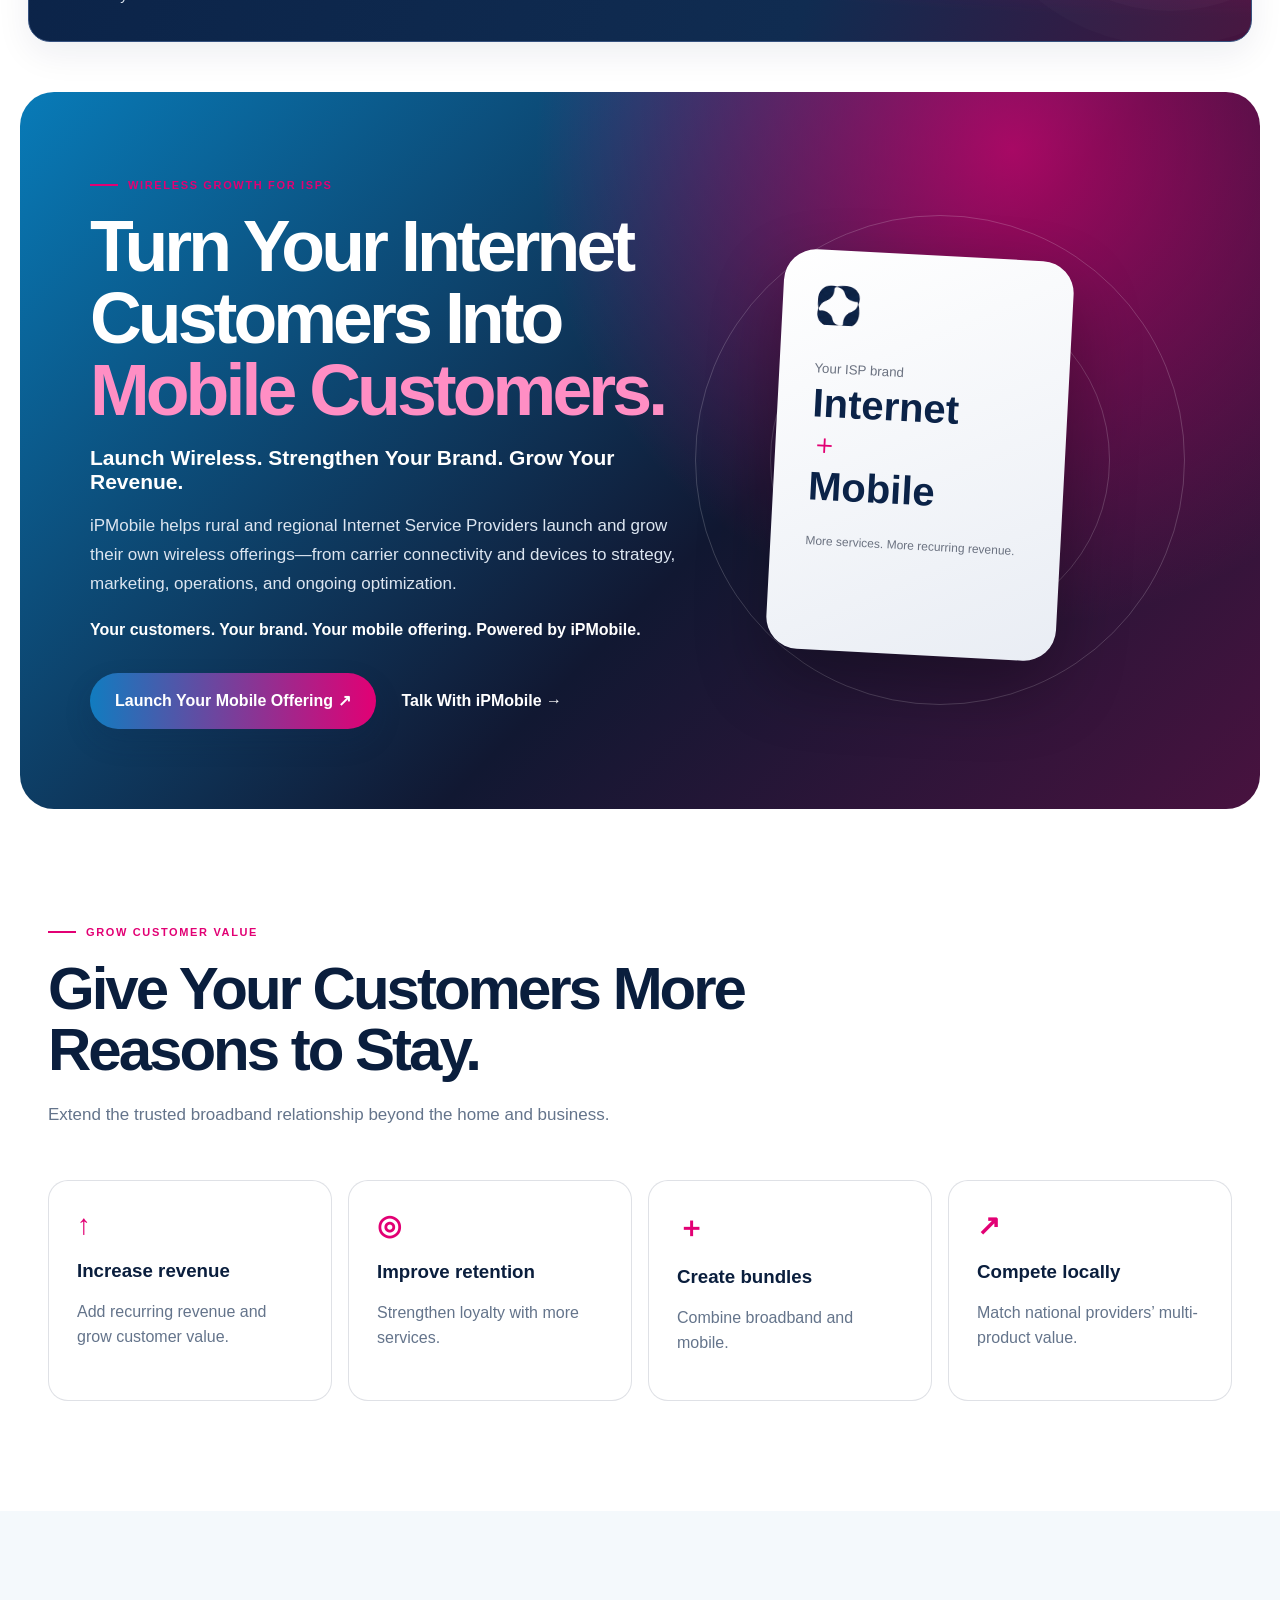
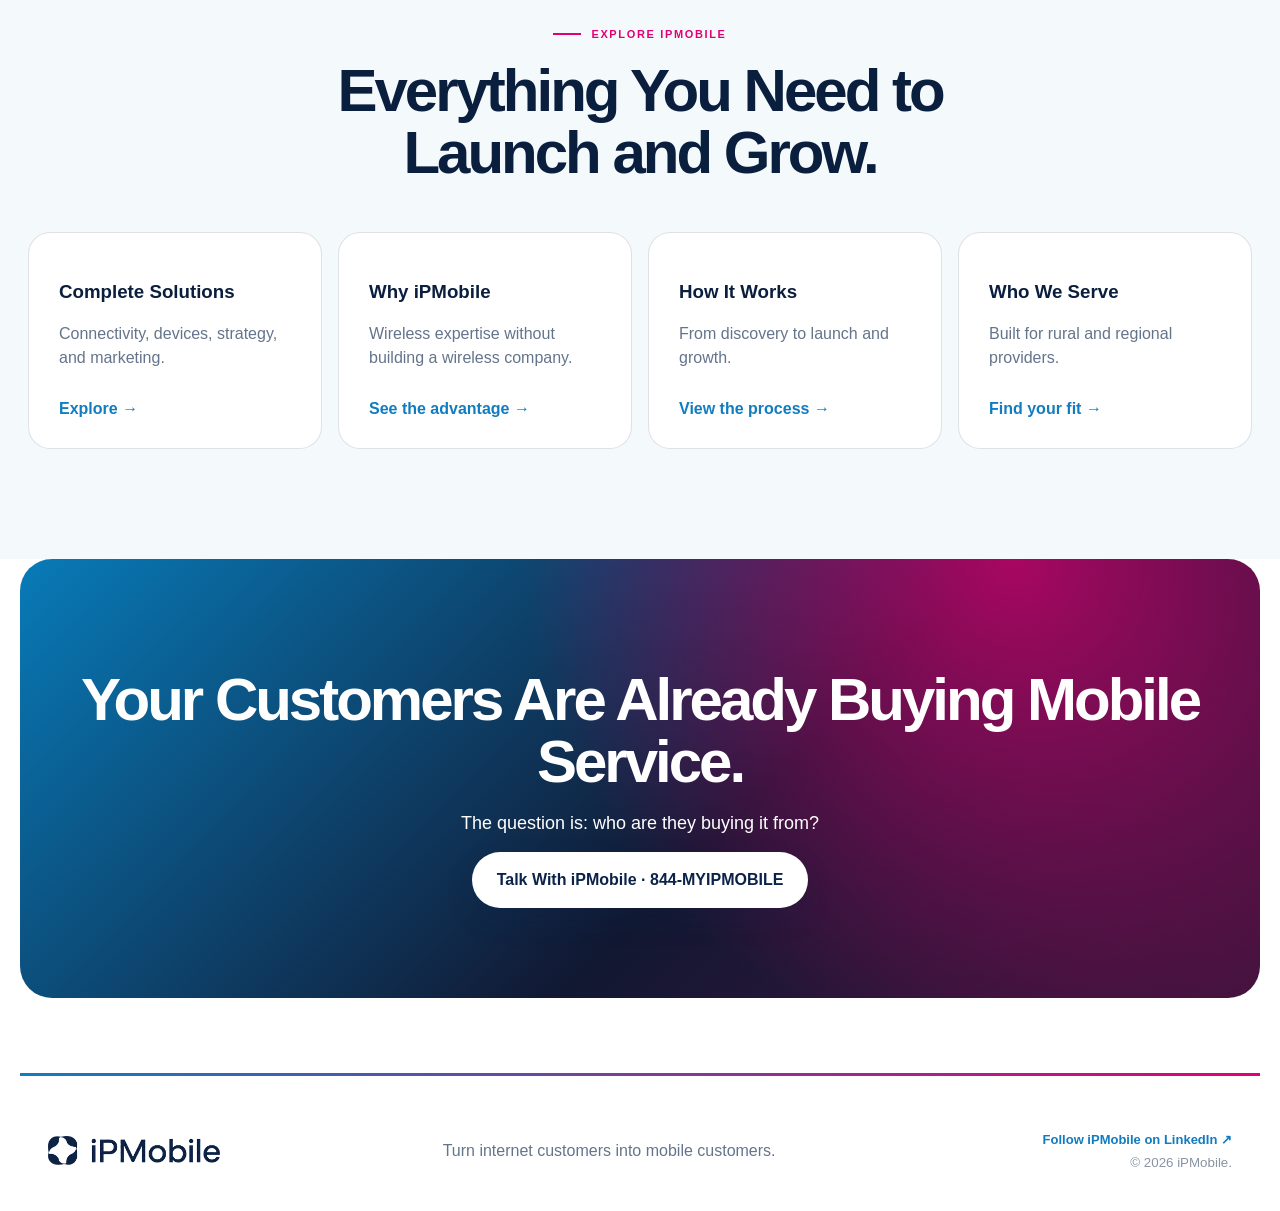
==== commit e3894b7b: "Publish approved ISP campaign and Bavardio Mobile homepage updates" ====
--- a/index.html
+++ b/index.html
@@ -1,13 +1,11 @@
-<!doctype html><html lang="en"><head><meta charset="utf-8"><meta name="viewport" content="width=device-width,initial-scale=1"><title>iPMobile | Wireless Growth for ISPs</title><link rel="stylesheet" href="homepage-20261019.css"></head><body><header class="site-header"><a class="brand" href="index.html"><img src="assets/ipmobile-logo.png" alt="iPMobile"></a><nav><a class="active" href="index.html">Home</a><a href="https://www.ipmobile.ai/solutions.html">Solutions</a><a href="https://www.ipmobile.ai/why-ipmobile.html">Why iPMobile</a><a href="https://www.ipmobile.ai/how-it-works.html">How It Works</a><a href="https://www.ipmobile.ai/who-we-serve.html">Who We Serve</a><a href="https://www.ipmobile.ai/contact.html">Contact Us</a></nav><a class="button light small" href="tel:8446947662">Call 844-MYIPMOBILE</a></header><main><section class="event-banner" id="event" aria-labelledby="event-title"><div class="shell event-layout"><div><span class="event-eyebrow">WISPAPALOOZA 2026 · BOOTH 908</span><h2 id="event-title">Meet us in Las Vegas.</h2><p>November 2–5, 2026 · Caesars Palace, Las Vegas</p><p class="event-description">Let’s talk mobile, fixed wireless, and your next growth opportunity.</p><div class="event-actions"><a class="button event-book" href="https://calendar.app.google/sCq1uGNjbtY5FYhL6" target="_blank" rel="noopener noreferrer">Book a Meeting <span aria-hidden="true">↗</span></a><a class="event-details" href="https://www.wispaevents.org/" target="_blank" rel="noopener noreferrer">Event information ↗</a></div></div><div class="event-countdown"><span id="countdown-label">Counting down to WISPAPALOOZA</span><div id="countdown" role="timer" aria-label="Time until WISPAPALOOZA begins"><div><b data-unit="days">--</b><small>Days</small></div><div><b data-unit="hours">--</b><small>Hours</small></div><div><b data-unit="minutes">--</b><small>Minutes</small></div><div><b data-unit="seconds">--</b><small>Seconds</small></div></div><small class="countdown-note">November 2 · Las Vegas time</small></div></div></section><section class="partner-section shell" id="videos" aria-labelledby="partner-title"><div class="partner-copy"><span class="eyebrow">Connected for What’s Next</span><h2 id="partner-title" class="bavardio-lockup"><span class="bavardio-type" aria-label="bavardio"><span class="bavardio-symbol" aria-hidden="true"><span class="bavardio-square"></span><span class="bavardio-stem"></span><span class="bavardio-bowl"></span></span><span aria-hidden="true">avardio</span></span><span class="bavardio-endorsement">Powered by <span class="ipmobile-signature"><img src="assets/ipmobile-mark.png" alt="" width="28" height="28"><strong>iPMobile</strong></span></span></h2><p>More connections. More possibilities. See how Bavardio and iPMobile bring internet and mobile together.</p></div><div class="partner-player"><video id="video-player" autoplay muted playsinline controls preload="auto" aria-label="Bavardio partnership videos in continuous rotation"><source src="bavardio-60sec.mp4" type="video/mp4"></video><div class="video-selectors" role="group" aria-label="Choose a Bavardio video"><button type="button" data-clip="0" aria-pressed="true">Discover Bavardio <small>60 seconds</small></button><button type="button" data-clip="1" aria-pressed="false">Explore the Possibilities <small>30 seconds</small></button><button type="button" data-clip="2" aria-pressed="false">Stay Connected <small>30 seconds</small></button></div><span id="video-status" hidden></span></div></section><section class="fwa-section" id="fwa"><div class="shell"><span class="eyebrow">Now offering fixed wireless access</span><h2>More Ways to Connect.</h2><p>Expand your connectivity offering with FWA solutions from three leading carriers.</p><div class="carrier-row" aria-label="AT&amp;T, T-Mobile and Verizon"><span class="carrier att">AT&amp;T</span><span class="carrier tmobile">T-Mobile</span><span class="carrier verizon">Verizon<span aria-hidden="true">✓</span></span></div></div></section><section class="hero shell"><div><span class="eyebrow">Wireless growth for ISPs</span><h1>Turn Your Internet Customers Into <em>Mobile Customers.</em></h1><h2>Launch Wireless. Strengthen Your Brand. Grow Your Revenue.</h2><p>iPMobile helps rural and regional Internet Service Providers launch and grow their own wireless offerings—from carrier connectivity and devices to strategy, marketing, operations, and ongoing optimization.</p><strong>Your customers. Your brand. Your mobile offering. Powered by iPMobile.</strong><div class="actions"><a class="button" href="https://www.ipmobile.ai/solutions.html">Launch Your Mobile Offering ↗</a><a href="tel:8446947662">Talk With iPMobile →</a></div></div><div class="hero-art" aria-hidden="true"><div class="orbit one"></div><div class="orbit two"></div><div class="connect-card"><img src="assets/ipmobile-mark.png" alt=""><small>Your ISP brand</small><b>Internet</b><i>＋</i><b>Mobile</b><span>More services. More recurring revenue.</span></div></div></section><section class="section shell"><div class="lead"><span class="eyebrow">Grow customer value</span><h2>Give Your Customers More Reasons to Stay.</h2><p>Extend the trusted broadband relationship beyond the home and business.</p></div><div class="benefits"><article><b>↑</b><h3>Increase revenue</h3><p>Add recurring revenue and grow customer value.</p></article><article><b>◎</b><h3>Improve retention</h3><p>Strengthen loyalty with more services.</p></article><article><b>＋</b><h3>Create bundles</h3><p>Combine broadband and mobile.</p></article><article><b>↗</b><h3>Compete locally</h3><p>Match national providers’ multi-product value.</p></article></div></section><section class="section page-links"><div class="shell"><div class="lead center"><span class="eyebrow">Explore iPMobile</span><h2>Everything You Need to Launch and Grow.</h2></div><div class="link-grid"><a href="https://www.ipmobile.ai/solutions.html"><h3>Complete Solutions</h3><p>Connectivity, devices, strategy, and marketing.</p><b>Explore →</b></a><a href="https://www.ipmobile.ai/why-ipmobile.html"><h3>Why iPMobile</h3><p>Wireless expertise without building a wireless company.</p><b>See the advantage →</b></a><a href="https://www.ipmobile.ai/how-it-works.html"><h3>How It Works</h3><p>From discovery to launch and growth.</p><b>View the process →</b></a><a href="https://www.ipmobile.ai/who-we-serve.html"><h3>Who We Serve</h3><p>Built for rural and regional providers.</p><b>Find your fit →</b></a></div></div></section><section class="final shell"><h2>Your Customers Are Already Buying Mobile Service.</h2><p>The question is: who are they buying it from?</p><a class="button light" href="tel:8446947662">Talk With iPMobile · 844-MYIPMOBILE</a></section></main><footer class="shell"><a class="brand" href="index.html"><img src="assets/ipmobile-logo.png" alt="iPMobile"></a><p>Turn internet customers into mobile customers.</p><div class="footer-meta"><a class="linkedin-link" href="https://www.linkedin.com/company/ip-mobile-ai" target="_blank" rel="noopener noreferrer">Follow iPMobile on LinkedIn ↗</a><small>© 2026 iPMobile.</small></div></footer><script src="homepage-20261019.js"></script></body></html>
-
-
-
-
-
-
-
-
-
-
-
+<!doctype html><html lang="en"><head><meta charset="utf-8"><meta name="viewport" content="width=device-width,initial-scale=1"><title>iPMobile | Wireless Growth for ISPs</title><link rel="stylesheet" href="homepage-20261019.css"><style>.isp-savings{padding:85px 28px;background:#fff}.isp-savings-grid{display:grid;grid-template-columns:1.15fr .85fr;gap:75px;align-items:center}.isp-savings h2{font-size:clamp(36px,4vw,55px);line-height:1.05;letter-spacing:-.045em;margin:21px 0}.isp-savings-grid>div>p{font-size:17px;line-height:1.75;color:var(--muted);max-width:610px}.isp-savings .button{margin-top:17px;gap:20px}.isp-savings-phone{display:block;margin-top:17px;color:var(--blue);font-size:14px;font-weight:700}.isp-offer-card{padding:40px;border-radius:28px;color:#fff;background:radial-gradient(circle at 110% 0,#bf006c,transparent 65%),linear-gradient(140deg,#137bb5,#0b2348 70%);box-shadow:0 22px 60px #0b23481a;transform:rotate(1deg)}.isp-offer-kicker{font-size:10px;text-transform:uppercase;letter-spacing:.14em;color:#d6e9fc;font-weight:700}.isp-offer-card h3{font-size:clamp(30px,3vw,42px);letter-spacing:-.04em;line-height:1.1;margin:30px 0 20px}.isp-offer-card em{font-style:normal;color:#ffabd4}.isp-savings .isp-offer-card p{color:#dce5f0;line-height:1.7;font-size:16px}.isp-offer-tags{display:flex;flex-wrap:wrap;gap:8px;margin:27px 0}.isp-offer-tags span{padding:8px 11px;background:#ffffff12;border:1px solid #ffffff30;border-radius:50px;font-size:11px}.isp-offer-footer{padding-top:20px;border-top:1px solid #ffffff30;font-size:13px;color:#dce5f0}.isp-offer-footer strong{font-size:20px;color:white;margin-left:5px}@media(max-width:850px){.isp-savings-grid{grid-template-columns:1fr;gap:32px}.isp-offer-card{max-width:520px;transform:none}}@media(max-width:620px){.isp-savings{padding:55px 20px}.isp-offer-card{padding:30px}.isp-savings .button{font-size:14px;padding-inline:20px}}</style><style>.isp-savings{padding:32px 28px;background:#fff}.isp-savings-compact{display:flex;align-items:center;justify-content:space-between;gap:35px;border-left:4px solid var(--pink);padding-left:25px}.isp-savings-compact>div{max-width:820px}.isp-savings .isp-savings-compact h2{font-size:clamp(25px,2.7vw,34px);line-height:1.15;margin:10px 0;letter-spacing:-.035em}.isp-savings .isp-savings-compact p{font-size:15px;line-height:1.6;margin:0;color:var(--muted)}.isp-savings .isp-savings-compact .button{margin:0;flex-shrink:0;min-height:48px;font-size:14px;gap:15px}@media(max-width:700px){.isp-savings{padding:28px 20px}.isp-savings-compact{align-items:flex-start;flex-direction:column;gap:20px;padding-left:18px}.isp-savings .eyebrow{font-size:10px}}</style><style>.isp-savings{padding:28px}.isp-campaign{position:relative;isolation:isolate;overflow:hidden;display:flex;align-items:center;justify-content:space-between;gap:40px;padding:34px 42px;border:1px solid #365280;border-radius:22px;color:#fff;background:radial-gradient(ellipse at 100% 0,rgba(226,0,116,.6),transparent 64%),linear-gradient(110deg,#0b2348,#102c51 65%,#45133e);box-shadow:0 12px 35px #0b234812}.isp-campaign:after{content:"";position:absolute;z-index:-1;width:280px;height:280px;right:-60px;top:-100px;border:1px solid #ffffff20;border-radius:50%;box-shadow:0 0 0 35px #ffffff05,0 0 0 70px #ffffff04;pointer-events:none}.isp-campaign-kicker{font-size:10px;letter-spacing:.16em;font-weight:800;color:#b9dff6}.isp-savings .isp-campaign h2{font-size:clamp(29px,3.2vw,42px);line-height:1.06;letter-spacing:-.04em;margin:13px 0 12px}.isp-campaign h2>span{color:#bbcae0}.isp-campaign h2 em{font-style:normal;color:#ff91c5}.isp-savings .isp-campaign p{max-width:650px;margin:0;font-size:15px;line-height:1.65;color:#dce5f0}.isp-campaign-action{display:flex;flex-direction:column;align-items:center;gap:13px;flex-shrink:0;position:relative}.isp-savings .isp-campaign .button{margin:0;min-height:50px;font-size:14px;gap:22px;background:#fff;color:var(--navy);box-shadow:0 9px 24px #0002}.isp-campaign .button:hover{background:#ffe8f4}.isp-campaign-call{font-size:11px;color:#f2d8e8;font-weight:700}@media(max-width:700px){.isp-savings{padding:22px 20px}.isp-campaign{padding:28px 25px;gap:24px;align-items:flex-start;flex-direction:column}.isp-campaign-action{align-items:flex-start}.isp-savings .isp-campaign h2{font-size:34px}.isp-savings .isp-campaign p{font-size:14px}}</style><style>.bavardio-mobile{display:block;color:#ff7900;font:500 clamp(22px,2.5vw,29px)/1.2 "Trebuchet MS",Arial,sans-serif;letter-spacing:.14em;margin:3px 0 0 2px}.bavardio-mobile+.bavardio-endorsement{margin-top:18px}</style><style>.bavardio-stacked{display:flex;flex-direction:column;align-items:center;width:250px;max-width:100%;color:#292929;letter-spacing:normal}.bavardio-stacked .bavardio-symbol{font-size:116px;flex:0 0 auto;margin:0 0 9px;align-self:center;transform:none}.bavardio-stacked .bavardio-stem,.bavardio-stacked .bavardio-bowl{background:#292929}.bavardio-stacked .bavardio-square{background:#ff850b}.bavardio-name{font:800 40px/1 "Arial Rounded MT Bold","Trebuchet MS",Arial,sans-serif;letter-spacing:-.055em}.bavardio-stacked .bavardio-mobile{font:500 27px/1.1 "Trebuchet MS",Arial,sans-serif;color:#ff850b;letter-spacing:.12em;margin:0 0 0 4px}.partner-section .bavardio-lockup{display:flex;flex-direction:column;align-items:flex-start}.bavardio-stacked+.bavardio-endorsement{margin-top:24px;font-size:21px}</style><style>.bavardio-stacked .bavardio-mobile{font-family:"Century Gothic","Avant Garde","Trebuchet MS",Arial,sans-serif;font-size:27px;font-weight:400;line-height:1.15;letter-spacing:.16em;color:#ff850b;margin:0 0 0 4px;-webkit-text-stroke:.25px currentColor}</style><style>.bavardio-restored{display:inline-flex;flex-direction:column;align-items:center}.bavardio-restored .bavardio-mobile{font-family:"Century Gothic","Avant Garde","Trebuchet MS",Arial,sans-serif;font-size:27px;font-weight:400;line-height:1.15;letter-spacing:.16em;color:#ff850b;margin:3px 0 0 4px;-webkit-text-stroke:.25px currentColor}.bavardio-restored+.bavardio-endorsement{margin-top:18px}</style><style>.bavardio-restored .bavardio-mobile{font-family:"Courier New",Courier,monospace;font-size:24px;font-weight:700;line-height:1.2;letter-spacing:0;color:#d9470b;-webkit-text-stroke:0;margin-top:6px}</style><style>.bavardio-restored .bavardio-type{display:flex;align-items:baseline;color:#111;font-family:"Arial Rounded MT Bold","Trebuchet MS",Arial,sans-serif;font-size:clamp(40px,4.2vw,54px);font-weight:700;letter-spacing:-.065em;line-height:1.1}.bavardio-restored .bavardio-symbol{font-size:inherit;position:relative;display:inline-block;width:.57em;height:.82em;flex:0 0 .57em;margin-right:.015em;align-self:center;transform:translateY(-.025em)}.bavardio-restored .bavardio-square{background:#ff7900}.bavardio-restored .bavardio-stem,.bavardio-restored .bavardio-bowl{background:#111}</style><style>.bavardio-restored{width:max-content;max-width:100%}.bavardio-restored .bavardio-mobile{align-self:center;font-family:"Century Gothic","Trebuchet MS",Arial,sans-serif;font-size:clamp(21px,2.2vw,25px);font-weight:400;line-height:1.15;letter-spacing:.17em;color:#ff850b;margin:4px -.17em 0 0;-webkit-text-stroke:0;text-transform:none}</style><style>.bavardio-restored .bavardio-mobile{font-family:"Century Gothic","Avenir Next","Trebuchet MS",sans-serif;font-size:25px;font-weight:500;line-height:1;letter-spacing:.15em;color:#f58220;margin:0 -.15em 0 0;-webkit-text-stroke:.35px currentColor;font-kerning:normal}</style><style>.bavardio-restored .bavardio-mobile{font-weight:700;-webkit-text-stroke:0}</style><style>.bavardio-restored .bavardio-mobile{font-weight:900;-webkit-text-stroke:.6px currentColor}</style><style>.bavardio-restored .bavardio-mobile{font-weight:900;-webkit-text-stroke:1.1px currentColor}</style></head><body><header class="site-header"><a class="brand" href="index.html"><img src="assets/ipmobile-logo.png" alt="iPMobile"></a><nav><a class="active" href="index.html">Home</a><a href="https://www.ipmobile.ai/solutions.html">Solutions</a><a href="https://www.ipmobile.ai/why-ipmobile.html">Why iPMobile</a><a href="https://www.ipmobile.ai/how-it-works.html">How It Works</a><a href="https://www.ipmobile.ai/who-we-serve.html">Who We Serve</a><a href="https://www.ipmobile.ai/contact.html">Contact Us</a></nav><a class="button light small" href="tel:8446947662">Call 844-MYIPMOBILE</a></header><main><section class="event-banner" id="event" aria-labelledby="event-title"><div class="shell event-layout"><div><span class="event-eyebrow">WISPAPALOOZA 2026 · BOOTH 908</span><h2 id="event-title">Meet us in Las Vegas.</h2><p>November 2–5, 2026 · Caesars Palace, Las Vegas</p><p class="event-description">Let’s talk mobile, fixed wireless, and your next growth opportunity.</p><div class="event-actions"><a class="button event-book" href="https://calendar.app.google/sCq1uGNjbtY5FYhL6" target="_blank" rel="noopener noreferrer">Book a Meeting <span aria-hidden="true">↗</span></a><a class="event-details" href="https://www.wispaevents.org/" target="_blank" rel="noopener noreferrer">Event information ↗</a></div></div><div class="event-countdown"><span id="countdown-label">Counting down to WISPAPALOOZA</span><div id="countdown" role="timer" aria-label="Time until WISPAPALOOZA begins"><div><b data-unit="days">--</b><small>Days</small></div><div><b data-unit="hours">--</b><small>Hours</small></div><div><b data-unit="minutes">--</b><small>Minutes</small></div><div><b data-unit="seconds">--</b><small>Seconds</small></div></div><small class="countdown-note">November 2 · Las Vegas time</small></div></div></section><section class="partner-section shell" id="videos" aria-labelledby="partner-title"><div class="partner-copy"><span class="eyebrow">Connected for What’s Next</span><h2 id="partner-title" class="bavardio-lockup"><span class="bavardio-restored"><span class="bavardio-type" aria-label="bavardio"><span class="bavardio-symbol" aria-hidden="true"><span class="bavardio-square"></span><span class="bavardio-stem"></span><span class="bavardio-bowl"></span></span><span aria-hidden="true">avardio</span></span><span class="bavardio-mobile">Mobile</span></span><span class="bavardio-endorsement">Powered by <span class="ipmobile-signature"><img src="assets/ipmobile-mark.png" alt="" width="28" height="28"><strong>iPMobile</strong></span></span></h2><p>More connections. More possibilities. See how Bavardio and iPMobile bring internet and mobile together.</p></div><div class="partner-player"><video id="video-player" autoplay muted playsinline controls preload="auto" aria-label="Bavardio partnership videos in continuous rotation"><source src="bavardio-60sec.mp4" type="video/mp4"></video><div class="video-selectors" role="group" aria-label="Choose a Bavardio video"><button type="button" data-clip="0" aria-pressed="true">Discover Bavardio <small>60 seconds</small></button><button type="button" data-clip="1" aria-pressed="false">Explore the Possibilities <small>30 seconds</small></button><button type="button" data-clip="2" aria-pressed="false">Stay Connected <small>30 seconds</small></button></div><span id="video-status" hidden></span></div></section><section class="fwa-section" id="fwa"><div class="shell"><span class="eyebrow">Now offering fixed wireless access</span><h2>More Ways to Connect.</h2><p>Expand your connectivity offering with FWA solutions from three leading carriers.</p><div class="carrier-row" aria-label="AT&amp;T, T-Mobile and Verizon"><span class="carrier att">AT&amp;T</span><span class="carrier tmobile">T-Mobile</span><span class="carrier verizon">Verizon<span aria-hidden="true">✓</span></span></div></div></section><section class="isp-savings" aria-labelledby="isp-savings-title"><div class="shell isp-campaign"><div class="isp-campaign-copy"><span class="isp-campaign-kicker">FOR INTERNET SERVICE PROVIDERS</span><h2 id="isp-savings-title">Your internet. <span>Their mobile.</span><br>Why not <em>both yours?</em></h2><p>Give your subscribers a reason to bundle. Launch mobile under your brand—with iPMobile behind you.</p></div><div class="isp-campaign-action"><a class="button" href="https://www.ipmobile.ai/contact.html">Make Mobile Yours <span aria-hidden="true">↗</span></a><a class="isp-campaign-call" href="tel:8446947662">Let’s talk · 844-MYIPMOBILE</a></div></div></section><section class="hero shell"><div><span class="eyebrow">Wireless growth for ISPs</span><h1>Turn Your Internet Customers Into <em>Mobile Customers.</em></h1><h2>Launch Wireless. Strengthen Your Brand. Grow Your Revenue.</h2><p>iPMobile helps rural and regional Internet Service Providers launch and grow their own wireless offerings—from carrier connectivity and devices to strategy, marketing, operations, and ongoing optimization.</p><strong>Your customers. Your brand. Your mobile offering. Powered by iPMobile.</strong><div class="actions"><a class="button" href="https://www.ipmobile.ai/solutions.html">Launch Your Mobile Offering ↗</a><a href="tel:8446947662">Talk With iPMobile →</a></div></div><div class="hero-art" aria-hidden="true"><div class="orbit one"></div><div class="orbit two"></div><div class="connect-card"><img src="assets/ipmobile-mark.png" alt=""><small>Your ISP brand</small><b>Internet</b><i>＋</i><b>Mobile</b><span>More services. More recurring revenue.</span></div></div></section><section class="section shell"><div class="lead"><span class="eyebrow">Grow customer value</span><h2>Give Your Customers More Reasons to Stay.</h2><p>Extend the trusted broadband relationship beyond the home and business.</p></div><div class="benefits"><article><b>↑</b><h3>Increase revenue</h3><p>Add recurring revenue and grow customer value.</p></article><article><b>◎</b><h3>Improve retention</h3><p>Strengthen loyalty with more services.</p></article><article><b>＋</b><h3>Create bundles</h3><p>Combine broadband and mobile.</p></article><article><b>↗</b><h3>Compete locally</h3><p>Match national providers’ multi-product value.</p></article></div></section><section class="section page-links"><div class="shell"><div class="lead center"><span class="eyebrow">Explore iPMobile</span><h2>Everything You Need to Launch and Grow.</h2></div><div class="link-grid"><a href="https://www.ipmobile.ai/solutions.html"><h3>Complete Solutions</h3><p>Connectivity, devices, strategy, and marketing.</p><b>Explore →</b></a><a href="https://www.ipmobile.ai/why-ipmobile.html"><h3>Why iPMobile</h3><p>Wireless expertise without building a wireless company.</p><b>See the advantage →</b></a><a href="https://www.ipmobile.ai/how-it-works.html"><h3>How It Works</h3><p>From discovery to launch and growth.</p><b>View the process →</b></a><a href="https://www.ipmobile.ai/who-we-serve.html"><h3>Who We Serve</h3><p>Built for rural and regional providers.</p><b>Find your fit →</b></a></div></div></section><section class="final shell"><h2>Your Customers Are Already Buying Mobile Service.</h2><p>The question is: who are they buying it from?</p><a class="button light" href="tel:8446947662">Talk With iPMobile · 844-MYIPMOBILE</a></section></main><footer class="shell"><a class="brand" href="index.html"><img src="assets/ipmobile-logo.png" alt="iPMobile"></a><p>Turn internet customers into mobile customers.</p><div class="footer-meta"><a class="linkedin-link" href="https://www.linkedin.com/company/ip-mobile-ai" target="_blank" rel="noopener noreferrer">Follow iPMobile on LinkedIn ↗</a><small>© 2026 iPMobile.</small></div></footer><script src="homepage-20261019.js"></script></body></html>
 
+
+
+
+
+
+
+
+
+
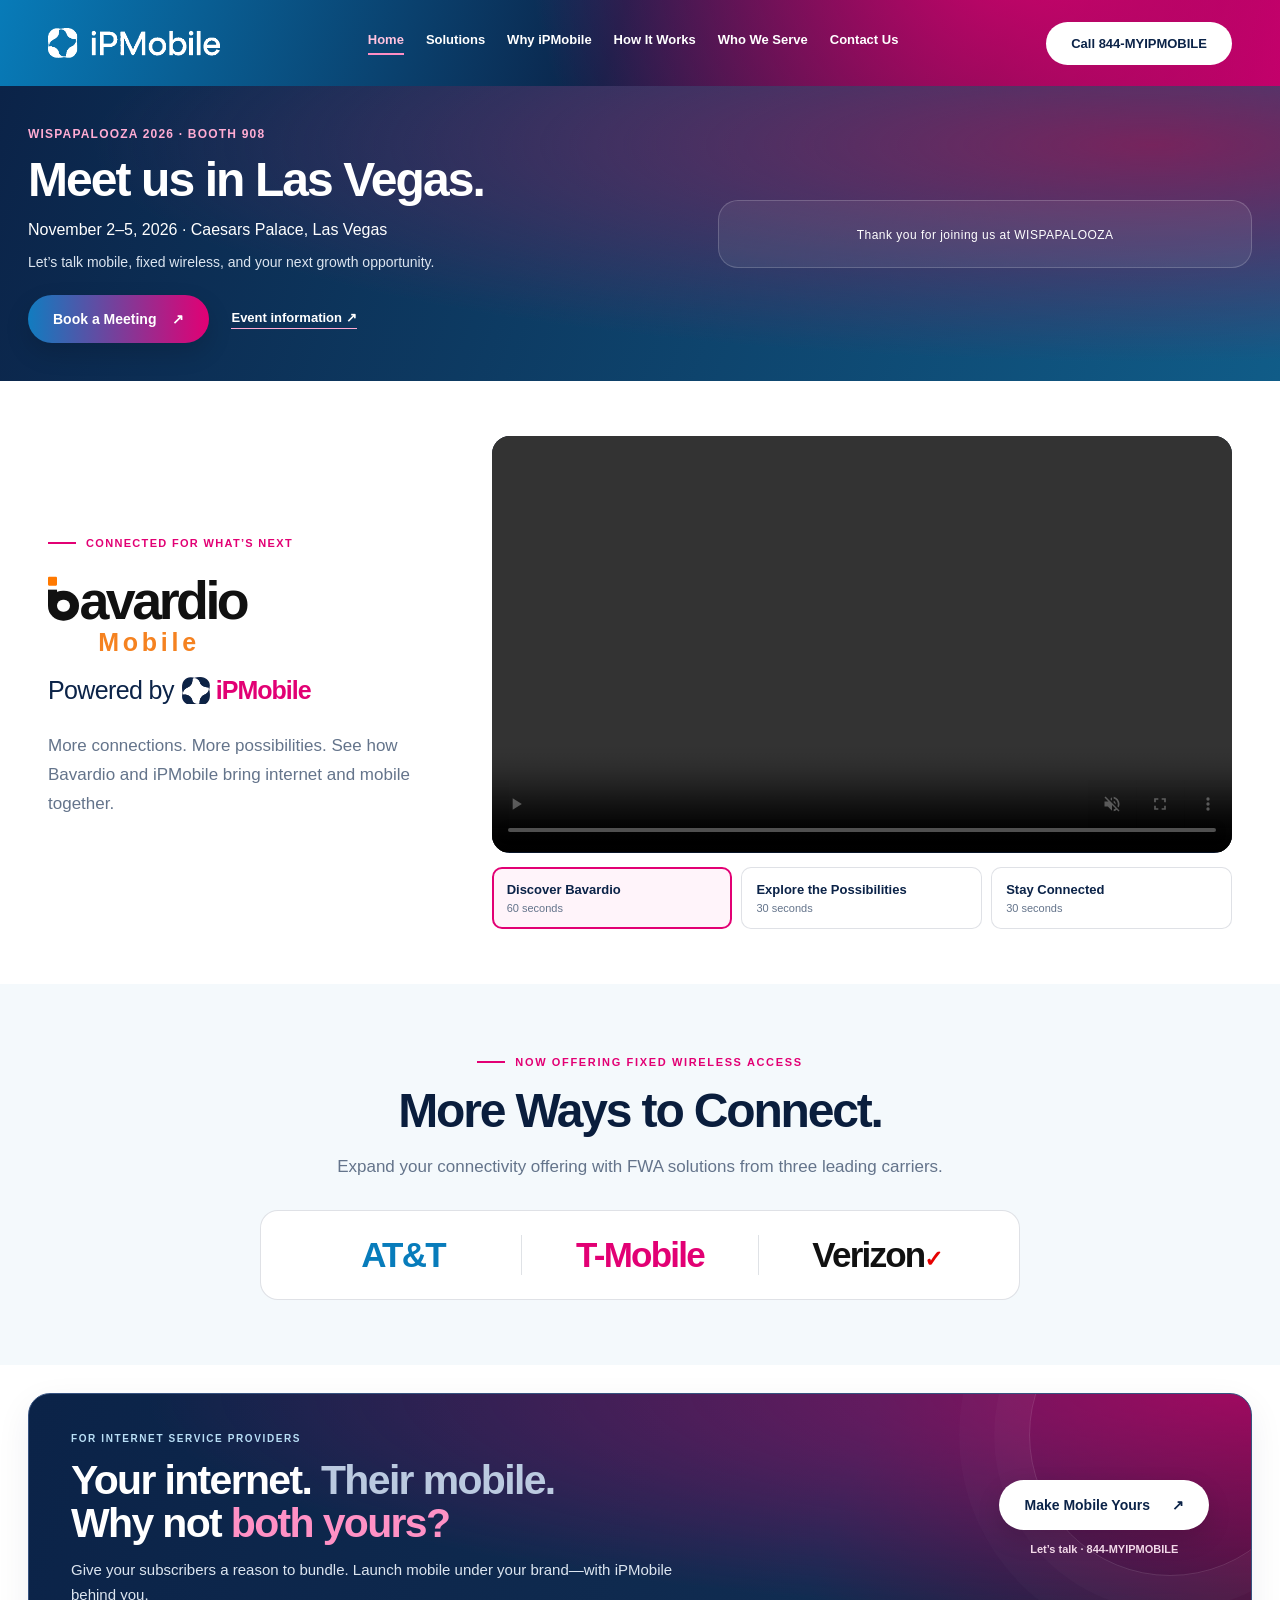
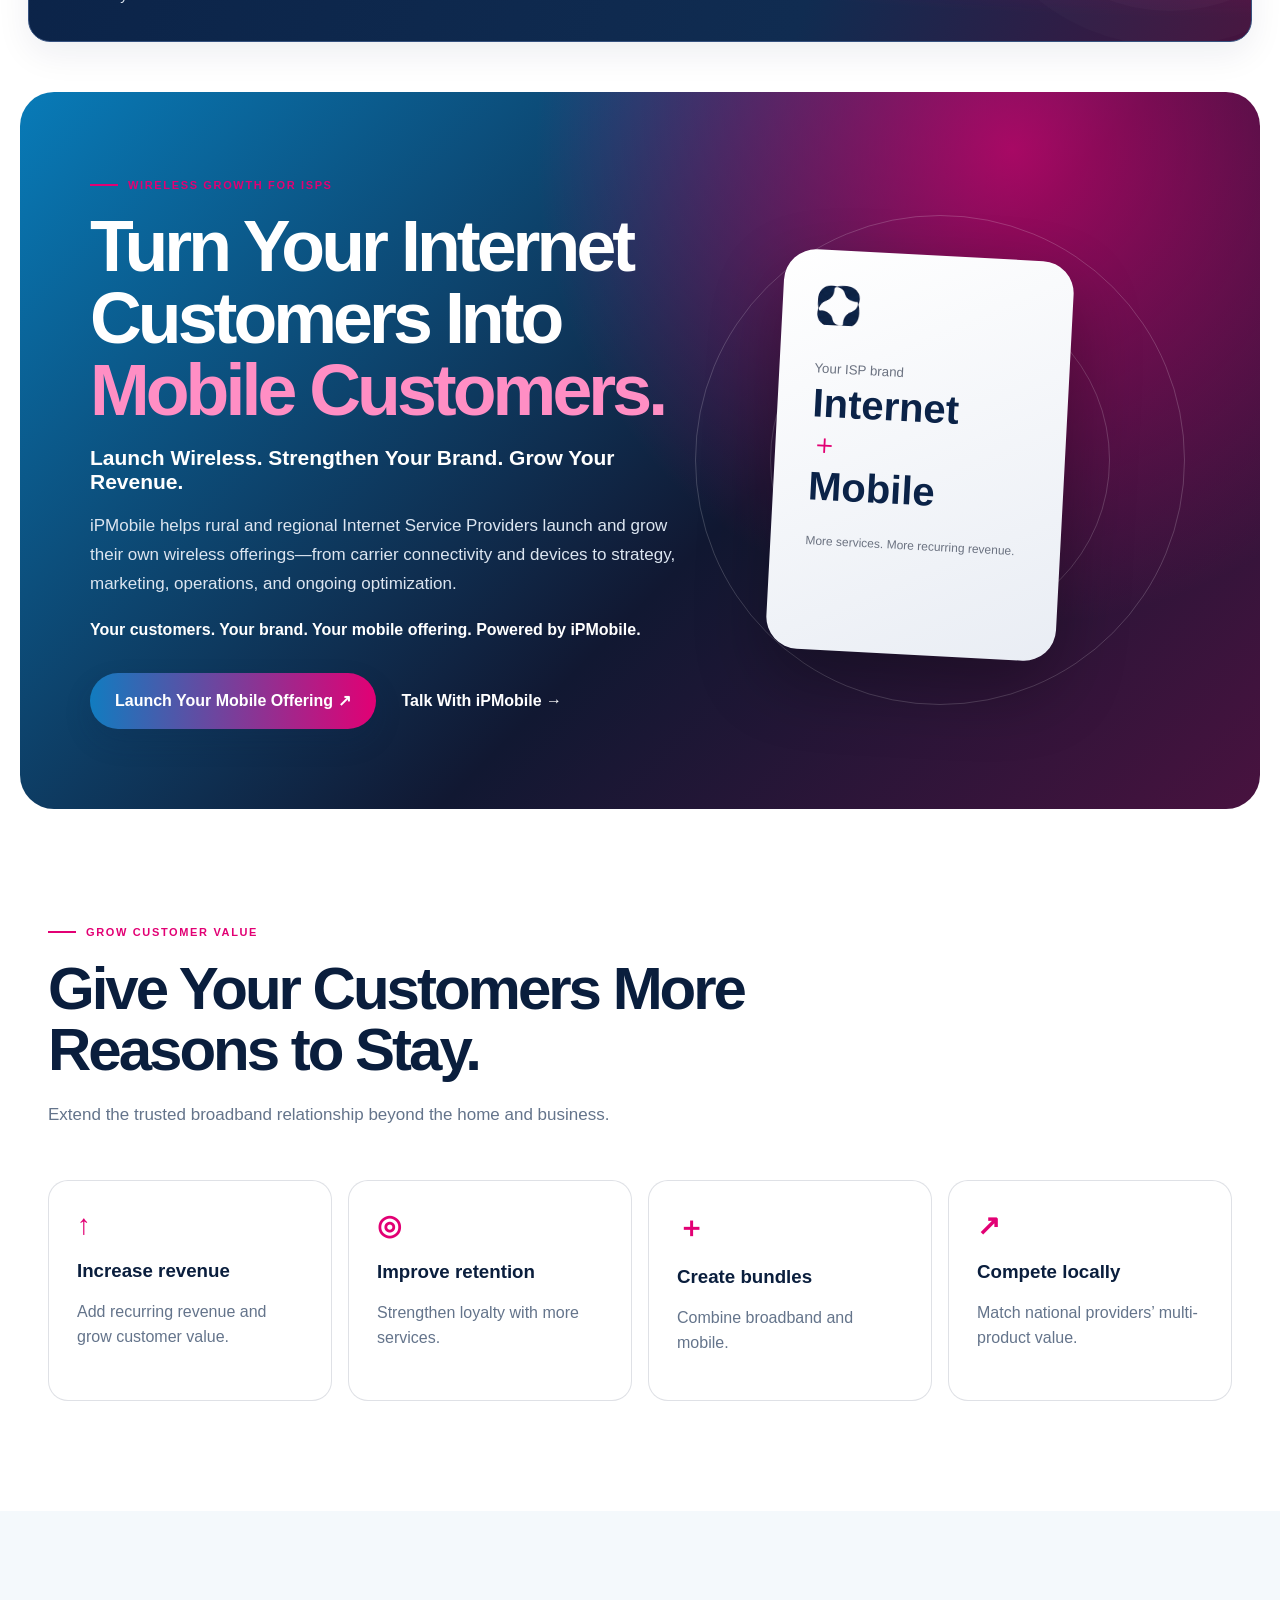
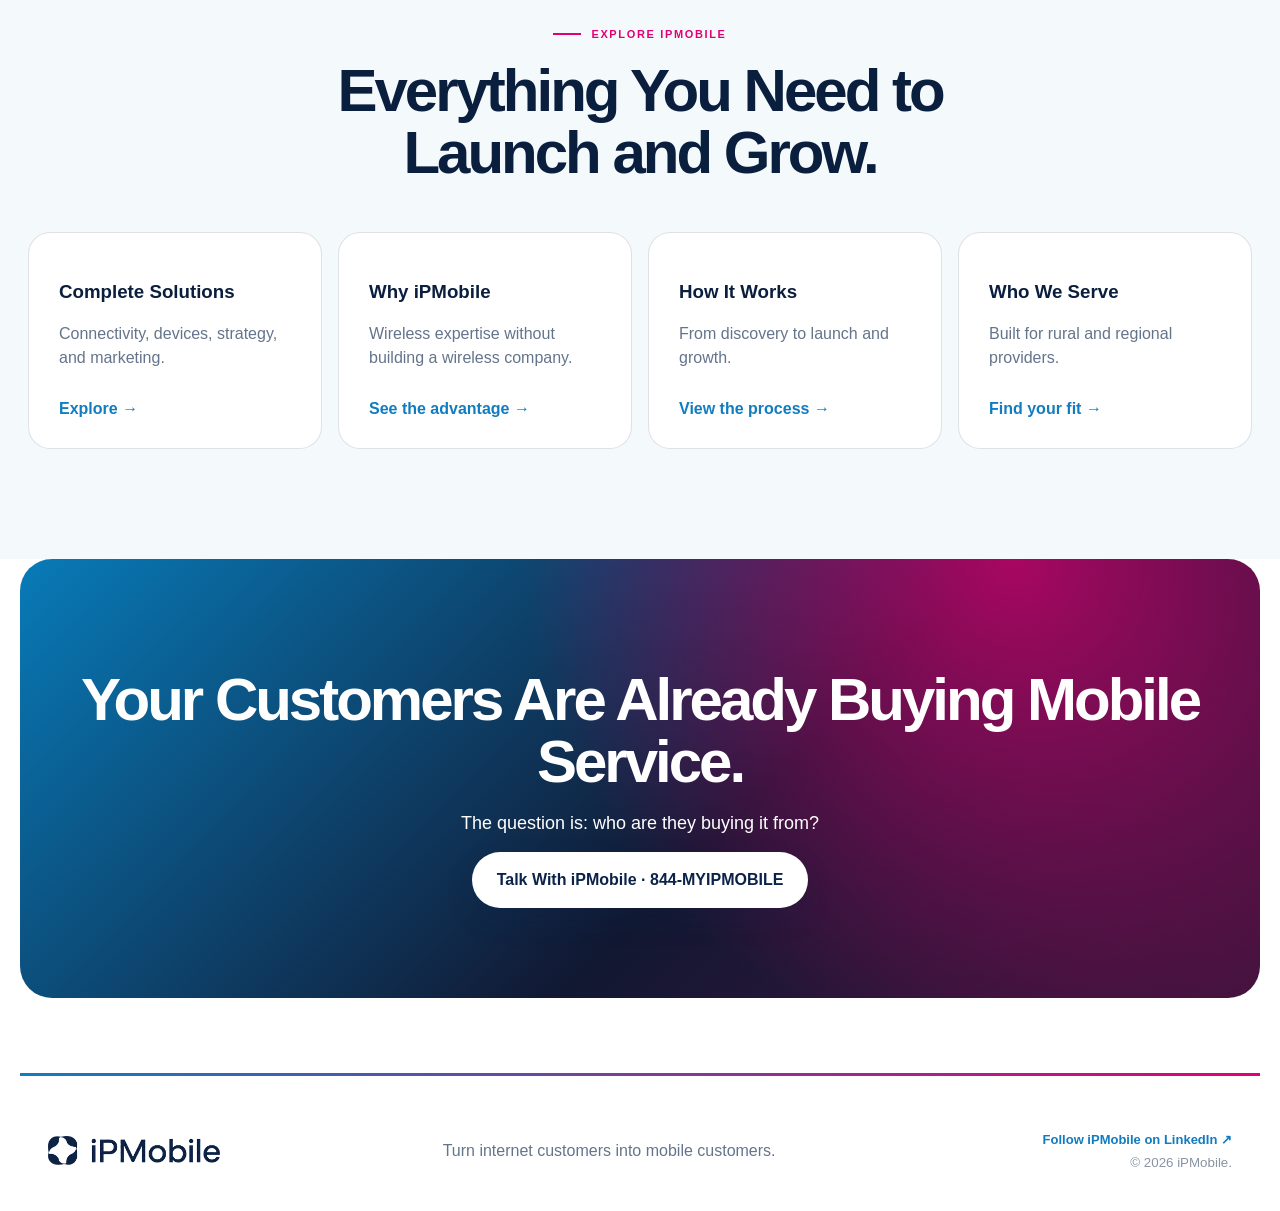
==== commit 25668213: "Slightly reduce Mobile lettering weight" ====
--- a/index.html
+++ b/index.html
@@ -1,4 +1,4 @@
-<!doctype html><html lang="en"><head><meta charset="utf-8"><meta name="viewport" content="width=device-width,initial-scale=1"><title>iPMobile | Wireless Growth for ISPs</title><link rel="stylesheet" href="homepage-20261019.css"><style>.isp-savings{padding:85px 28px;background:#fff}.isp-savings-grid{display:grid;grid-template-columns:1.15fr .85fr;gap:75px;align-items:center}.isp-savings h2{font-size:clamp(36px,4vw,55px);line-height:1.05;letter-spacing:-.045em;margin:21px 0}.isp-savings-grid>div>p{font-size:17px;line-height:1.75;color:var(--muted);max-width:610px}.isp-savings .button{margin-top:17px;gap:20px}.isp-savings-phone{display:block;margin-top:17px;color:var(--blue);font-size:14px;font-weight:700}.isp-offer-card{padding:40px;border-radius:28px;color:#fff;background:radial-gradient(circle at 110% 0,#bf006c,transparent 65%),linear-gradient(140deg,#137bb5,#0b2348 70%);box-shadow:0 22px 60px #0b23481a;transform:rotate(1deg)}.isp-offer-kicker{font-size:10px;text-transform:uppercase;letter-spacing:.14em;color:#d6e9fc;font-weight:700}.isp-offer-card h3{font-size:clamp(30px,3vw,42px);letter-spacing:-.04em;line-height:1.1;margin:30px 0 20px}.isp-offer-card em{font-style:normal;color:#ffabd4}.isp-savings .isp-offer-card p{color:#dce5f0;line-height:1.7;font-size:16px}.isp-offer-tags{display:flex;flex-wrap:wrap;gap:8px;margin:27px 0}.isp-offer-tags span{padding:8px 11px;background:#ffffff12;border:1px solid #ffffff30;border-radius:50px;font-size:11px}.isp-offer-footer{padding-top:20px;border-top:1px solid #ffffff30;font-size:13px;color:#dce5f0}.isp-offer-footer strong{font-size:20px;color:white;margin-left:5px}@media(max-width:850px){.isp-savings-grid{grid-template-columns:1fr;gap:32px}.isp-offer-card{max-width:520px;transform:none}}@media(max-width:620px){.isp-savings{padding:55px 20px}.isp-offer-card{padding:30px}.isp-savings .button{font-size:14px;padding-inline:20px}}</style><style>.isp-savings{padding:32px 28px;background:#fff}.isp-savings-compact{display:flex;align-items:center;justify-content:space-between;gap:35px;border-left:4px solid var(--pink);padding-left:25px}.isp-savings-compact>div{max-width:820px}.isp-savings .isp-savings-compact h2{font-size:clamp(25px,2.7vw,34px);line-height:1.15;margin:10px 0;letter-spacing:-.035em}.isp-savings .isp-savings-compact p{font-size:15px;line-height:1.6;margin:0;color:var(--muted)}.isp-savings .isp-savings-compact .button{margin:0;flex-shrink:0;min-height:48px;font-size:14px;gap:15px}@media(max-width:700px){.isp-savings{padding:28px 20px}.isp-savings-compact{align-items:flex-start;flex-direction:column;gap:20px;padding-left:18px}.isp-savings .eyebrow{font-size:10px}}</style><style>.isp-savings{padding:28px}.isp-campaign{position:relative;isolation:isolate;overflow:hidden;display:flex;align-items:center;justify-content:space-between;gap:40px;padding:34px 42px;border:1px solid #365280;border-radius:22px;color:#fff;background:radial-gradient(ellipse at 100% 0,rgba(226,0,116,.6),transparent 64%),linear-gradient(110deg,#0b2348,#102c51 65%,#45133e);box-shadow:0 12px 35px #0b234812}.isp-campaign:after{content:"";position:absolute;z-index:-1;width:280px;height:280px;right:-60px;top:-100px;border:1px solid #ffffff20;border-radius:50%;box-shadow:0 0 0 35px #ffffff05,0 0 0 70px #ffffff04;pointer-events:none}.isp-campaign-kicker{font-size:10px;letter-spacing:.16em;font-weight:800;color:#b9dff6}.isp-savings .isp-campaign h2{font-size:clamp(29px,3.2vw,42px);line-height:1.06;letter-spacing:-.04em;margin:13px 0 12px}.isp-campaign h2>span{color:#bbcae0}.isp-campaign h2 em{font-style:normal;color:#ff91c5}.isp-savings .isp-campaign p{max-width:650px;margin:0;font-size:15px;line-height:1.65;color:#dce5f0}.isp-campaign-action{display:flex;flex-direction:column;align-items:center;gap:13px;flex-shrink:0;position:relative}.isp-savings .isp-campaign .button{margin:0;min-height:50px;font-size:14px;gap:22px;background:#fff;color:var(--navy);box-shadow:0 9px 24px #0002}.isp-campaign .button:hover{background:#ffe8f4}.isp-campaign-call{font-size:11px;color:#f2d8e8;font-weight:700}@media(max-width:700px){.isp-savings{padding:22px 20px}.isp-campaign{padding:28px 25px;gap:24px;align-items:flex-start;flex-direction:column}.isp-campaign-action{align-items:flex-start}.isp-savings .isp-campaign h2{font-size:34px}.isp-savings .isp-campaign p{font-size:14px}}</style><style>.bavardio-mobile{display:block;color:#ff7900;font:500 clamp(22px,2.5vw,29px)/1.2 "Trebuchet MS",Arial,sans-serif;letter-spacing:.14em;margin:3px 0 0 2px}.bavardio-mobile+.bavardio-endorsement{margin-top:18px}</style><style>.bavardio-stacked{display:flex;flex-direction:column;align-items:center;width:250px;max-width:100%;color:#292929;letter-spacing:normal}.bavardio-stacked .bavardio-symbol{font-size:116px;flex:0 0 auto;margin:0 0 9px;align-self:center;transform:none}.bavardio-stacked .bavardio-stem,.bavardio-stacked .bavardio-bowl{background:#292929}.bavardio-stacked .bavardio-square{background:#ff850b}.bavardio-name{font:800 40px/1 "Arial Rounded MT Bold","Trebuchet MS",Arial,sans-serif;letter-spacing:-.055em}.bavardio-stacked .bavardio-mobile{font:500 27px/1.1 "Trebuchet MS",Arial,sans-serif;color:#ff850b;letter-spacing:.12em;margin:0 0 0 4px}.partner-section .bavardio-lockup{display:flex;flex-direction:column;align-items:flex-start}.bavardio-stacked+.bavardio-endorsement{margin-top:24px;font-size:21px}</style><style>.bavardio-stacked .bavardio-mobile{font-family:"Century Gothic","Avant Garde","Trebuchet MS",Arial,sans-serif;font-size:27px;font-weight:400;line-height:1.15;letter-spacing:.16em;color:#ff850b;margin:0 0 0 4px;-webkit-text-stroke:.25px currentColor}</style><style>.bavardio-restored{display:inline-flex;flex-direction:column;align-items:center}.bavardio-restored .bavardio-mobile{font-family:"Century Gothic","Avant Garde","Trebuchet MS",Arial,sans-serif;font-size:27px;font-weight:400;line-height:1.15;letter-spacing:.16em;color:#ff850b;margin:3px 0 0 4px;-webkit-text-stroke:.25px currentColor}.bavardio-restored+.bavardio-endorsement{margin-top:18px}</style><style>.bavardio-restored .bavardio-mobile{font-family:"Courier New",Courier,monospace;font-size:24px;font-weight:700;line-height:1.2;letter-spacing:0;color:#d9470b;-webkit-text-stroke:0;margin-top:6px}</style><style>.bavardio-restored .bavardio-type{display:flex;align-items:baseline;color:#111;font-family:"Arial Rounded MT Bold","Trebuchet MS",Arial,sans-serif;font-size:clamp(40px,4.2vw,54px);font-weight:700;letter-spacing:-.065em;line-height:1.1}.bavardio-restored .bavardio-symbol{font-size:inherit;position:relative;display:inline-block;width:.57em;height:.82em;flex:0 0 .57em;margin-right:.015em;align-self:center;transform:translateY(-.025em)}.bavardio-restored .bavardio-square{background:#ff7900}.bavardio-restored .bavardio-stem,.bavardio-restored .bavardio-bowl{background:#111}</style><style>.bavardio-restored{width:max-content;max-width:100%}.bavardio-restored .bavardio-mobile{align-self:center;font-family:"Century Gothic","Trebuchet MS",Arial,sans-serif;font-size:clamp(21px,2.2vw,25px);font-weight:400;line-height:1.15;letter-spacing:.17em;color:#ff850b;margin:4px -.17em 0 0;-webkit-text-stroke:0;text-transform:none}</style><style>.bavardio-restored .bavardio-mobile{font-family:"Century Gothic","Avenir Next","Trebuchet MS",sans-serif;font-size:25px;font-weight:500;line-height:1;letter-spacing:.15em;color:#f58220;margin:0 -.15em 0 0;-webkit-text-stroke:.35px currentColor;font-kerning:normal}</style><style>.bavardio-restored .bavardio-mobile{font-weight:700;-webkit-text-stroke:0}</style><style>.bavardio-restored .bavardio-mobile{font-weight:900;-webkit-text-stroke:.6px currentColor}</style><style>.bavardio-restored .bavardio-mobile{font-weight:900;-webkit-text-stroke:1.1px currentColor}</style></head><body><header class="site-header"><a class="brand" href="index.html"><img src="assets/ipmobile-logo.png" alt="iPMobile"></a><nav><a class="active" href="index.html">Home</a><a href="https://www.ipmobile.ai/solutions.html">Solutions</a><a href="https://www.ipmobile.ai/why-ipmobile.html">Why iPMobile</a><a href="https://www.ipmobile.ai/how-it-works.html">How It Works</a><a href="https://www.ipmobile.ai/who-we-serve.html">Who We Serve</a><a href="https://www.ipmobile.ai/contact.html">Contact Us</a></nav><a class="button light small" href="tel:8446947662">Call 844-MYIPMOBILE</a></header><main><section class="event-banner" id="event" aria-labelledby="event-title"><div class="shell event-layout"><div><span class="event-eyebrow">WISPAPALOOZA 2026 · BOOTH 908</span><h2 id="event-title">Meet us in Las Vegas.</h2><p>November 2–5, 2026 · Caesars Palace, Las Vegas</p><p class="event-description">Let’s talk mobile, fixed wireless, and your next growth opportunity.</p><div class="event-actions"><a class="button event-book" href="https://calendar.app.google/sCq1uGNjbtY5FYhL6" target="_blank" rel="noopener noreferrer">Book a Meeting <span aria-hidden="true">↗</span></a><a class="event-details" href="https://www.wispaevents.org/" target="_blank" rel="noopener noreferrer">Event information ↗</a></div></div><div class="event-countdown"><span id="countdown-label">Counting down to WISPAPALOOZA</span><div id="countdown" role="timer" aria-label="Time until WISPAPALOOZA begins"><div><b data-unit="days">--</b><small>Days</small></div><div><b data-unit="hours">--</b><small>Hours</small></div><div><b data-unit="minutes">--</b><small>Minutes</small></div><div><b data-unit="seconds">--</b><small>Seconds</small></div></div><small class="countdown-note">November 2 · Las Vegas time</small></div></div></section><section class="partner-section shell" id="videos" aria-labelledby="partner-title"><div class="partner-copy"><span class="eyebrow">Connected for What’s Next</span><h2 id="partner-title" class="bavardio-lockup"><span class="bavardio-restored"><span class="bavardio-type" aria-label="bavardio"><span class="bavardio-symbol" aria-hidden="true"><span class="bavardio-square"></span><span class="bavardio-stem"></span><span class="bavardio-bowl"></span></span><span aria-hidden="true">avardio</span></span><span class="bavardio-mobile">Mobile</span></span><span class="bavardio-endorsement">Powered by <span class="ipmobile-signature"><img src="assets/ipmobile-mark.png" alt="" width="28" height="28"><strong>iPMobile</strong></span></span></h2><p>More connections. More possibilities. See how Bavardio and iPMobile bring internet and mobile together.</p></div><div class="partner-player"><video id="video-player" autoplay muted playsinline controls preload="auto" aria-label="Bavardio partnership videos in continuous rotation"><source src="bavardio-60sec.mp4" type="video/mp4"></video><div class="video-selectors" role="group" aria-label="Choose a Bavardio video"><button type="button" data-clip="0" aria-pressed="true">Discover Bavardio <small>60 seconds</small></button><button type="button" data-clip="1" aria-pressed="false">Explore the Possibilities <small>30 seconds</small></button><button type="button" data-clip="2" aria-pressed="false">Stay Connected <small>30 seconds</small></button></div><span id="video-status" hidden></span></div></section><section class="fwa-section" id="fwa"><div class="shell"><span class="eyebrow">Now offering fixed wireless access</span><h2>More Ways to Connect.</h2><p>Expand your connectivity offering with FWA solutions from three leading carriers.</p><div class="carrier-row" aria-label="AT&amp;T, T-Mobile and Verizon"><span class="carrier att">AT&amp;T</span><span class="carrier tmobile">T-Mobile</span><span class="carrier verizon">Verizon<span aria-hidden="true">✓</span></span></div></div></section><section class="isp-savings" aria-labelledby="isp-savings-title"><div class="shell isp-campaign"><div class="isp-campaign-copy"><span class="isp-campaign-kicker">FOR INTERNET SERVICE PROVIDERS</span><h2 id="isp-savings-title">Your internet. <span>Their mobile.</span><br>Why not <em>both yours?</em></h2><p>Give your subscribers a reason to bundle. Launch mobile under your brand—with iPMobile behind you.</p></div><div class="isp-campaign-action"><a class="button" href="https://www.ipmobile.ai/contact.html">Make Mobile Yours <span aria-hidden="true">↗</span></a><a class="isp-campaign-call" href="tel:8446947662">Let’s talk · 844-MYIPMOBILE</a></div></div></section><section class="hero shell"><div><span class="eyebrow">Wireless growth for ISPs</span><h1>Turn Your Internet Customers Into <em>Mobile Customers.</em></h1><h2>Launch Wireless. Strengthen Your Brand. Grow Your Revenue.</h2><p>iPMobile helps rural and regional Internet Service Providers launch and grow their own wireless offerings—from carrier connectivity and devices to strategy, marketing, operations, and ongoing optimization.</p><strong>Your customers. Your brand. Your mobile offering. Powered by iPMobile.</strong><div class="actions"><a class="button" href="https://www.ipmobile.ai/solutions.html">Launch Your Mobile Offering ↗</a><a href="tel:8446947662">Talk With iPMobile →</a></div></div><div class="hero-art" aria-hidden="true"><div class="orbit one"></div><div class="orbit two"></div><div class="connect-card"><img src="assets/ipmobile-mark.png" alt=""><small>Your ISP brand</small><b>Internet</b><i>＋</i><b>Mobile</b><span>More services. More recurring revenue.</span></div></div></section><section class="section shell"><div class="lead"><span class="eyebrow">Grow customer value</span><h2>Give Your Customers More Reasons to Stay.</h2><p>Extend the trusted broadband relationship beyond the home and business.</p></div><div class="benefits"><article><b>↑</b><h3>Increase revenue</h3><p>Add recurring revenue and grow customer value.</p></article><article><b>◎</b><h3>Improve retention</h3><p>Strengthen loyalty with more services.</p></article><article><b>＋</b><h3>Create bundles</h3><p>Combine broadband and mobile.</p></article><article><b>↗</b><h3>Compete locally</h3><p>Match national providers’ multi-product value.</p></article></div></section><section class="section page-links"><div class="shell"><div class="lead center"><span class="eyebrow">Explore iPMobile</span><h2>Everything You Need to Launch and Grow.</h2></div><div class="link-grid"><a href="https://www.ipmobile.ai/solutions.html"><h3>Complete Solutions</h3><p>Connectivity, devices, strategy, and marketing.</p><b>Explore →</b></a><a href="https://www.ipmobile.ai/why-ipmobile.html"><h3>Why iPMobile</h3><p>Wireless expertise without building a wireless company.</p><b>See the advantage →</b></a><a href="https://www.ipmobile.ai/how-it-works.html"><h3>How It Works</h3><p>From discovery to launch and growth.</p><b>View the process →</b></a><a href="https://www.ipmobile.ai/who-we-serve.html"><h3>Who We Serve</h3><p>Built for rural and regional providers.</p><b>Find your fit →</b></a></div></div></section><section class="final shell"><h2>Your Customers Are Already Buying Mobile Service.</h2><p>The question is: who are they buying it from?</p><a class="button light" href="tel:8446947662">Talk With iPMobile · 844-MYIPMOBILE</a></section></main><footer class="shell"><a class="brand" href="index.html"><img src="assets/ipmobile-logo.png" alt="iPMobile"></a><p>Turn internet customers into mobile customers.</p><div class="footer-meta"><a class="linkedin-link" href="https://www.linkedin.com/company/ip-mobile-ai" target="_blank" rel="noopener noreferrer">Follow iPMobile on LinkedIn ↗</a><small>© 2026 iPMobile.</small></div></footer><script src="homepage-20261019.js"></script></body></html>
+<!doctype html><html lang="en"><head><meta charset="utf-8"><meta name="viewport" content="width=device-width,initial-scale=1"><title>iPMobile | Wireless Growth for ISPs</title><link rel="stylesheet" href="homepage-20261019.css"><style>.isp-savings{padding:85px 28px;background:#fff}.isp-savings-grid{display:grid;grid-template-columns:1.15fr .85fr;gap:75px;align-items:center}.isp-savings h2{font-size:clamp(36px,4vw,55px);line-height:1.05;letter-spacing:-.045em;margin:21px 0}.isp-savings-grid>div>p{font-size:17px;line-height:1.75;color:var(--muted);max-width:610px}.isp-savings .button{margin-top:17px;gap:20px}.isp-savings-phone{display:block;margin-top:17px;color:var(--blue);font-size:14px;font-weight:700}.isp-offer-card{padding:40px;border-radius:28px;color:#fff;background:radial-gradient(circle at 110% 0,#bf006c,transparent 65%),linear-gradient(140deg,#137bb5,#0b2348 70%);box-shadow:0 22px 60px #0b23481a;transform:rotate(1deg)}.isp-offer-kicker{font-size:10px;text-transform:uppercase;letter-spacing:.14em;color:#d6e9fc;font-weight:700}.isp-offer-card h3{font-size:clamp(30px,3vw,42px);letter-spacing:-.04em;line-height:1.1;margin:30px 0 20px}.isp-offer-card em{font-style:normal;color:#ffabd4}.isp-savings .isp-offer-card p{color:#dce5f0;line-height:1.7;font-size:16px}.isp-offer-tags{display:flex;flex-wrap:wrap;gap:8px;margin:27px 0}.isp-offer-tags span{padding:8px 11px;background:#ffffff12;border:1px solid #ffffff30;border-radius:50px;font-size:11px}.isp-offer-footer{padding-top:20px;border-top:1px solid #ffffff30;font-size:13px;color:#dce5f0}.isp-offer-footer strong{font-size:20px;color:white;margin-left:5px}@media(max-width:850px){.isp-savings-grid{grid-template-columns:1fr;gap:32px}.isp-offer-card{max-width:520px;transform:none}}@media(max-width:620px){.isp-savings{padding:55px 20px}.isp-offer-card{padding:30px}.isp-savings .button{font-size:14px;padding-inline:20px}}</style><style>.isp-savings{padding:32px 28px;background:#fff}.isp-savings-compact{display:flex;align-items:center;justify-content:space-between;gap:35px;border-left:4px solid var(--pink);padding-left:25px}.isp-savings-compact>div{max-width:820px}.isp-savings .isp-savings-compact h2{font-size:clamp(25px,2.7vw,34px);line-height:1.15;margin:10px 0;letter-spacing:-.035em}.isp-savings .isp-savings-compact p{font-size:15px;line-height:1.6;margin:0;color:var(--muted)}.isp-savings .isp-savings-compact .button{margin:0;flex-shrink:0;min-height:48px;font-size:14px;gap:15px}@media(max-width:700px){.isp-savings{padding:28px 20px}.isp-savings-compact{align-items:flex-start;flex-direction:column;gap:20px;padding-left:18px}.isp-savings .eyebrow{font-size:10px}}</style><style>.isp-savings{padding:28px}.isp-campaign{position:relative;isolation:isolate;overflow:hidden;display:flex;align-items:center;justify-content:space-between;gap:40px;padding:34px 42px;border:1px solid #365280;border-radius:22px;color:#fff;background:radial-gradient(ellipse at 100% 0,rgba(226,0,116,.6),transparent 64%),linear-gradient(110deg,#0b2348,#102c51 65%,#45133e);box-shadow:0 12px 35px #0b234812}.isp-campaign:after{content:"";position:absolute;z-index:-1;width:280px;height:280px;right:-60px;top:-100px;border:1px solid #ffffff20;border-radius:50%;box-shadow:0 0 0 35px #ffffff05,0 0 0 70px #ffffff04;pointer-events:none}.isp-campaign-kicker{font-size:10px;letter-spacing:.16em;font-weight:800;color:#b9dff6}.isp-savings .isp-campaign h2{font-size:clamp(29px,3.2vw,42px);line-height:1.06;letter-spacing:-.04em;margin:13px 0 12px}.isp-campaign h2>span{color:#bbcae0}.isp-campaign h2 em{font-style:normal;color:#ff91c5}.isp-savings .isp-campaign p{max-width:650px;margin:0;font-size:15px;line-height:1.65;color:#dce5f0}.isp-campaign-action{display:flex;flex-direction:column;align-items:center;gap:13px;flex-shrink:0;position:relative}.isp-savings .isp-campaign .button{margin:0;min-height:50px;font-size:14px;gap:22px;background:#fff;color:var(--navy);box-shadow:0 9px 24px #0002}.isp-campaign .button:hover{background:#ffe8f4}.isp-campaign-call{font-size:11px;color:#f2d8e8;font-weight:700}@media(max-width:700px){.isp-savings{padding:22px 20px}.isp-campaign{padding:28px 25px;gap:24px;align-items:flex-start;flex-direction:column}.isp-campaign-action{align-items:flex-start}.isp-savings .isp-campaign h2{font-size:34px}.isp-savings .isp-campaign p{font-size:14px}}</style><style>.bavardio-mobile{display:block;color:#ff7900;font:500 clamp(22px,2.5vw,29px)/1.2 "Trebuchet MS",Arial,sans-serif;letter-spacing:.14em;margin:3px 0 0 2px}.bavardio-mobile+.bavardio-endorsement{margin-top:18px}</style><style>.bavardio-stacked{display:flex;flex-direction:column;align-items:center;width:250px;max-width:100%;color:#292929;letter-spacing:normal}.bavardio-stacked .bavardio-symbol{font-size:116px;flex:0 0 auto;margin:0 0 9px;align-self:center;transform:none}.bavardio-stacked .bavardio-stem,.bavardio-stacked .bavardio-bowl{background:#292929}.bavardio-stacked .bavardio-square{background:#ff850b}.bavardio-name{font:800 40px/1 "Arial Rounded MT Bold","Trebuchet MS",Arial,sans-serif;letter-spacing:-.055em}.bavardio-stacked .bavardio-mobile{font:500 27px/1.1 "Trebuchet MS",Arial,sans-serif;color:#ff850b;letter-spacing:.12em;margin:0 0 0 4px}.partner-section .bavardio-lockup{display:flex;flex-direction:column;align-items:flex-start}.bavardio-stacked+.bavardio-endorsement{margin-top:24px;font-size:21px}</style><style>.bavardio-stacked .bavardio-mobile{font-family:"Century Gothic","Avant Garde","Trebuchet MS",Arial,sans-serif;font-size:27px;font-weight:400;line-height:1.15;letter-spacing:.16em;color:#ff850b;margin:0 0 0 4px;-webkit-text-stroke:.25px currentColor}</style><style>.bavardio-restored{display:inline-flex;flex-direction:column;align-items:center}.bavardio-restored .bavardio-mobile{font-family:"Century Gothic","Avant Garde","Trebuchet MS",Arial,sans-serif;font-size:27px;font-weight:400;line-height:1.15;letter-spacing:.16em;color:#ff850b;margin:3px 0 0 4px;-webkit-text-stroke:.25px currentColor}.bavardio-restored+.bavardio-endorsement{margin-top:18px}</style><style>.bavardio-restored .bavardio-mobile{font-family:"Courier New",Courier,monospace;font-size:24px;font-weight:700;line-height:1.2;letter-spacing:0;color:#d9470b;-webkit-text-stroke:0;margin-top:6px}</style><style>.bavardio-restored .bavardio-type{display:flex;align-items:baseline;color:#111;font-family:"Arial Rounded MT Bold","Trebuchet MS",Arial,sans-serif;font-size:clamp(40px,4.2vw,54px);font-weight:700;letter-spacing:-.065em;line-height:1.1}.bavardio-restored .bavardio-symbol{font-size:inherit;position:relative;display:inline-block;width:.57em;height:.82em;flex:0 0 .57em;margin-right:.015em;align-self:center;transform:translateY(-.025em)}.bavardio-restored .bavardio-square{background:#ff7900}.bavardio-restored .bavardio-stem,.bavardio-restored .bavardio-bowl{background:#111}</style><style>.bavardio-restored{width:max-content;max-width:100%}.bavardio-restored .bavardio-mobile{align-self:center;font-family:"Century Gothic","Trebuchet MS",Arial,sans-serif;font-size:clamp(21px,2.2vw,25px);font-weight:400;line-height:1.15;letter-spacing:.17em;color:#ff850b;margin:4px -.17em 0 0;-webkit-text-stroke:0;text-transform:none}</style><style>.bavardio-restored .bavardio-mobile{font-family:"Century Gothic","Avenir Next","Trebuchet MS",sans-serif;font-size:25px;font-weight:500;line-height:1;letter-spacing:.15em;color:#f58220;margin:0 -.15em 0 0;-webkit-text-stroke:.35px currentColor;font-kerning:normal}</style><style>.bavardio-restored .bavardio-mobile{font-weight:700;-webkit-text-stroke:0}</style><style>.bavardio-restored .bavardio-mobile{font-weight:900;-webkit-text-stroke:.6px currentColor}</style><style>.bavardio-restored .bavardio-mobile{font-weight:900;-webkit-text-stroke:1.1px currentColor}</style><style>.bavardio-restored .bavardio-mobile{font-weight:700;-webkit-text-stroke:0}</style></head><body><header class="site-header"><a class="brand" href="index.html"><img src="assets/ipmobile-logo.png" alt="iPMobile"></a><nav><a class="active" href="index.html">Home</a><a href="https://www.ipmobile.ai/solutions.html">Solutions</a><a href="https://www.ipmobile.ai/why-ipmobile.html">Why iPMobile</a><a href="https://www.ipmobile.ai/how-it-works.html">How It Works</a><a href="https://www.ipmobile.ai/who-we-serve.html">Who We Serve</a><a href="https://www.ipmobile.ai/contact.html">Contact Us</a></nav><a class="button light small" href="tel:8446947662">Call 844-MYIPMOBILE</a></header><main><section class="event-banner" id="event" aria-labelledby="event-title"><div class="shell event-layout"><div><span class="event-eyebrow">WISPAPALOOZA 2026 · BOOTH 908</span><h2 id="event-title">Meet us in Las Vegas.</h2><p>November 2–5, 2026 · Caesars Palace, Las Vegas</p><p class="event-description">Let’s talk mobile, fixed wireless, and your next growth opportunity.</p><div class="event-actions"><a class="button event-book" href="https://calendar.app.google/sCq1uGNjbtY5FYhL6" target="_blank" rel="noopener noreferrer">Book a Meeting <span aria-hidden="true">↗</span></a><a class="event-details" href="https://www.wispaevents.org/" target="_blank" rel="noopener noreferrer">Event information ↗</a></div></div><div class="event-countdown"><span id="countdown-label">Counting down to WISPAPALOOZA</span><div id="countdown" role="timer" aria-label="Time until WISPAPALOOZA begins"><div><b data-unit="days">--</b><small>Days</small></div><div><b data-unit="hours">--</b><small>Hours</small></div><div><b data-unit="minutes">--</b><small>Minutes</small></div><div><b data-unit="seconds">--</b><small>Seconds</small></div></div><small class="countdown-note">November 2 · Las Vegas time</small></div></div></section><section class="partner-section shell" id="videos" aria-labelledby="partner-title"><div class="partner-copy"><span class="eyebrow">Connected for What’s Next</span><h2 id="partner-title" class="bavardio-lockup"><span class="bavardio-restored"><span class="bavardio-type" aria-label="bavardio"><span class="bavardio-symbol" aria-hidden="true"><span class="bavardio-square"></span><span class="bavardio-stem"></span><span class="bavardio-bowl"></span></span><span aria-hidden="true">avardio</span></span><span class="bavardio-mobile">Mobile</span></span><span class="bavardio-endorsement">Powered by <span class="ipmobile-signature"><img src="assets/ipmobile-mark.png" alt="" width="28" height="28"><strong>iPMobile</strong></span></span></h2><p>More connections. More possibilities. See how Bavardio and iPMobile bring internet and mobile together.</p></div><div class="partner-player"><video id="video-player" autoplay muted playsinline controls preload="auto" aria-label="Bavardio partnership videos in continuous rotation"><source src="bavardio-60sec.mp4" type="video/mp4"></video><div class="video-selectors" role="group" aria-label="Choose a Bavardio video"><button type="button" data-clip="0" aria-pressed="true">Discover Bavardio <small>60 seconds</small></button><button type="button" data-clip="1" aria-pressed="false">Explore the Possibilities <small>30 seconds</small></button><button type="button" data-clip="2" aria-pressed="false">Stay Connected <small>30 seconds</small></button></div><span id="video-status" hidden></span></div></section><section class="fwa-section" id="fwa"><div class="shell"><span class="eyebrow">Now offering fixed wireless access</span><h2>More Ways to Connect.</h2><p>Expand your connectivity offering with FWA solutions from three leading carriers.</p><div class="carrier-row" aria-label="AT&amp;T, T-Mobile and Verizon"><span class="carrier att">AT&amp;T</span><span class="carrier tmobile">T-Mobile</span><span class="carrier verizon">Verizon<span aria-hidden="true">✓</span></span></div></div></section><section class="isp-savings" aria-labelledby="isp-savings-title"><div class="shell isp-campaign"><div class="isp-campaign-copy"><span class="isp-campaign-kicker">FOR INTERNET SERVICE PROVIDERS</span><h2 id="isp-savings-title">Your internet. <span>Their mobile.</span><br>Why not <em>both yours?</em></h2><p>Give your subscribers a reason to bundle. Launch mobile under your brand—with iPMobile behind you.</p></div><div class="isp-campaign-action"><a class="button" href="https://www.ipmobile.ai/contact.html">Make Mobile Yours <span aria-hidden="true">↗</span></a><a class="isp-campaign-call" href="tel:8446947662">Let’s talk · 844-MYIPMOBILE</a></div></div></section><section class="hero shell"><div><span class="eyebrow">Wireless growth for ISPs</span><h1>Turn Your Internet Customers Into <em>Mobile Customers.</em></h1><h2>Launch Wireless. Strengthen Your Brand. Grow Your Revenue.</h2><p>iPMobile helps rural and regional Internet Service Providers launch and grow their own wireless offerings—from carrier connectivity and devices to strategy, marketing, operations, and ongoing optimization.</p><strong>Your customers. Your brand. Your mobile offering. Powered by iPMobile.</strong><div class="actions"><a class="button" href="https://www.ipmobile.ai/solutions.html">Launch Your Mobile Offering ↗</a><a href="tel:8446947662">Talk With iPMobile →</a></div></div><div class="hero-art" aria-hidden="true"><div class="orbit one"></div><div class="orbit two"></div><div class="connect-card"><img src="assets/ipmobile-mark.png" alt=""><small>Your ISP brand</small><b>Internet</b><i>＋</i><b>Mobile</b><span>More services. More recurring revenue.</span></div></div></section><section class="section shell"><div class="lead"><span class="eyebrow">Grow customer value</span><h2>Give Your Customers More Reasons to Stay.</h2><p>Extend the trusted broadband relationship beyond the home and business.</p></div><div class="benefits"><article><b>↑</b><h3>Increase revenue</h3><p>Add recurring revenue and grow customer value.</p></article><article><b>◎</b><h3>Improve retention</h3><p>Strengthen loyalty with more services.</p></article><article><b>＋</b><h3>Create bundles</h3><p>Combine broadband and mobile.</p></article><article><b>↗</b><h3>Compete locally</h3><p>Match national providers’ multi-product value.</p></article></div></section><section class="section page-links"><div class="shell"><div class="lead center"><span class="eyebrow">Explore iPMobile</span><h2>Everything You Need to Launch and Grow.</h2></div><div class="link-grid"><a href="https://www.ipmobile.ai/solutions.html"><h3>Complete Solutions</h3><p>Connectivity, devices, strategy, and marketing.</p><b>Explore →</b></a><a href="https://www.ipmobile.ai/why-ipmobile.html"><h3>Why iPMobile</h3><p>Wireless expertise without building a wireless company.</p><b>See the advantage →</b></a><a href="https://www.ipmobile.ai/how-it-works.html"><h3>How It Works</h3><p>From discovery to launch and growth.</p><b>View the process →</b></a><a href="https://www.ipmobile.ai/who-we-serve.html"><h3>Who We Serve</h3><p>Built for rural and regional providers.</p><b>Find your fit →</b></a></div></div></section><section class="final shell"><h2>Your Customers Are Already Buying Mobile Service.</h2><p>The question is: who are they buying it from?</p><a class="button light" href="tel:8446947662">Talk With iPMobile · 844-MYIPMOBILE</a></section></main><footer class="shell"><a class="brand" href="index.html"><img src="assets/ipmobile-logo.png" alt="iPMobile"></a><p>Turn internet customers into mobile customers.</p><div class="footer-meta"><a class="linkedin-link" href="https://www.linkedin.com/company/ip-mobile-ai" target="_blank" rel="noopener noreferrer">Follow iPMobile on LinkedIn ↗</a><small>© 2026 iPMobile.</small></div></footer><script src="homepage-20261019.js"></script></body></html>
 
 
 
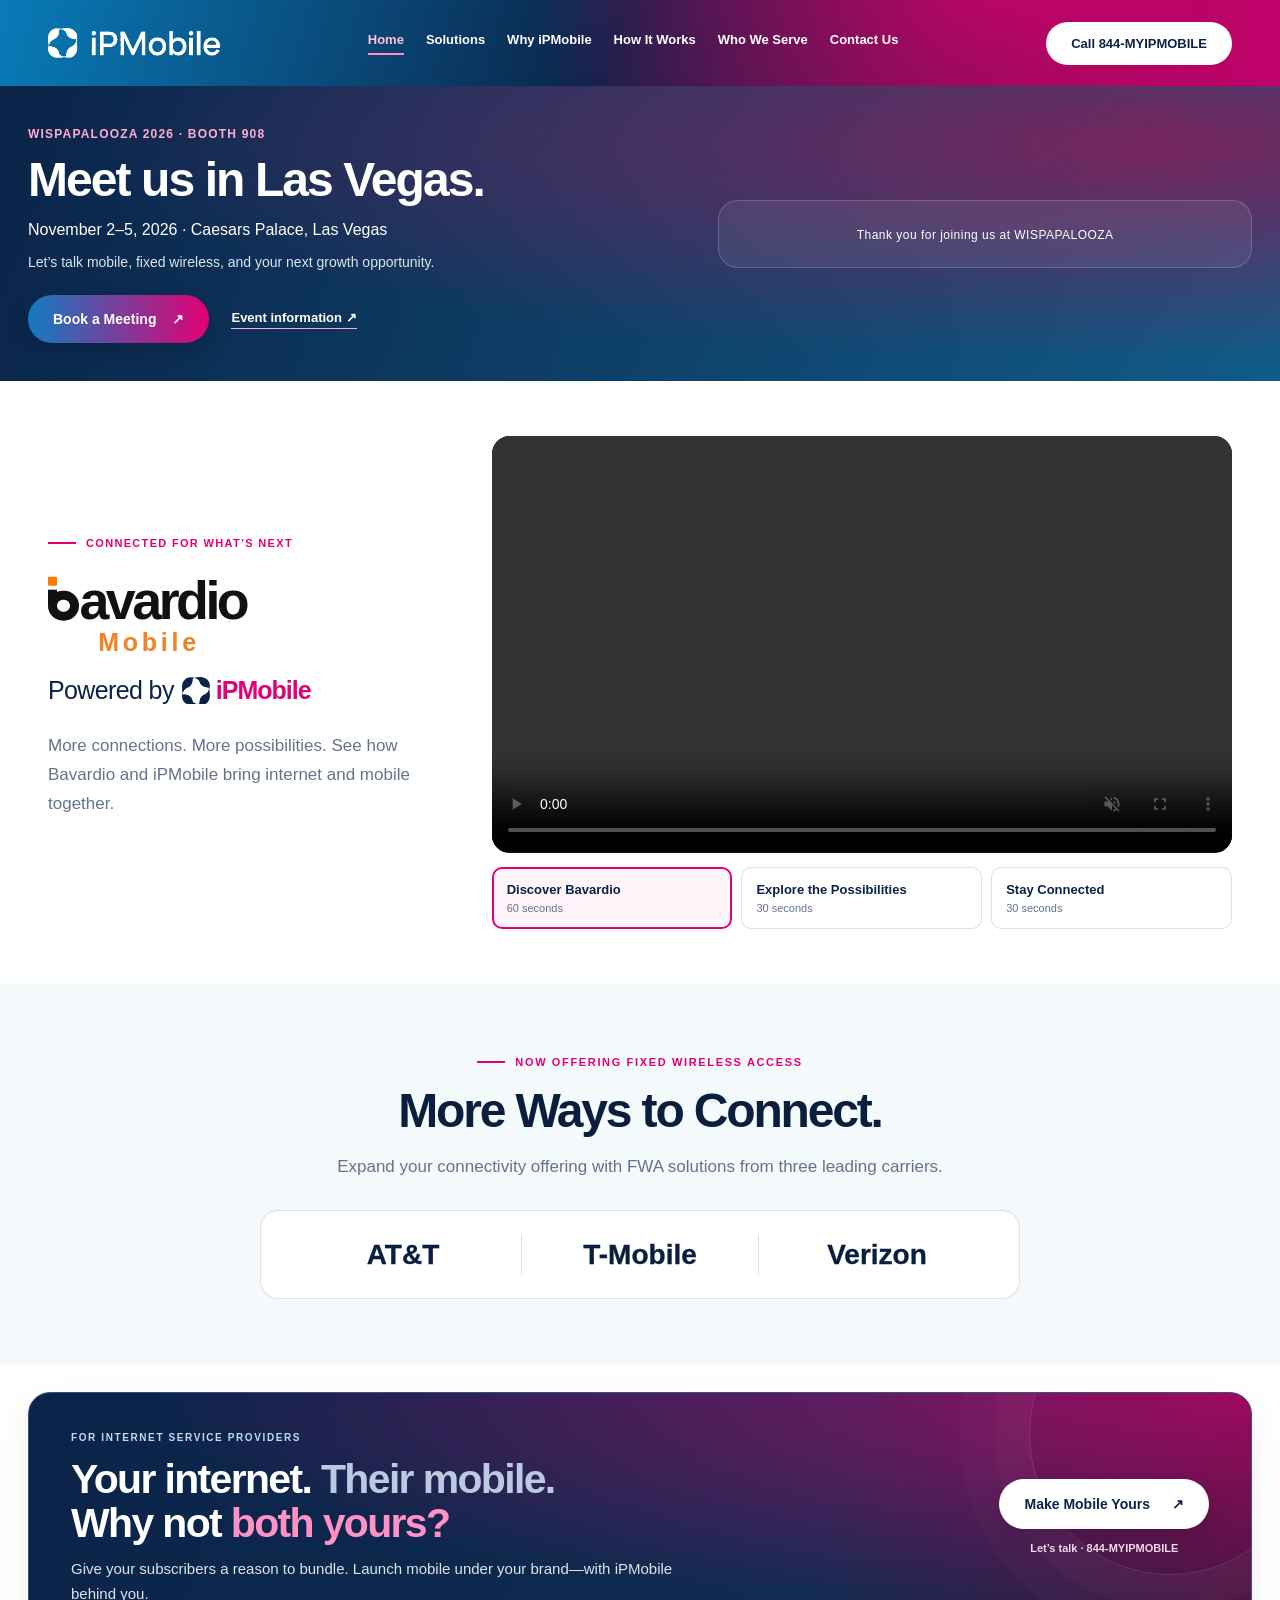
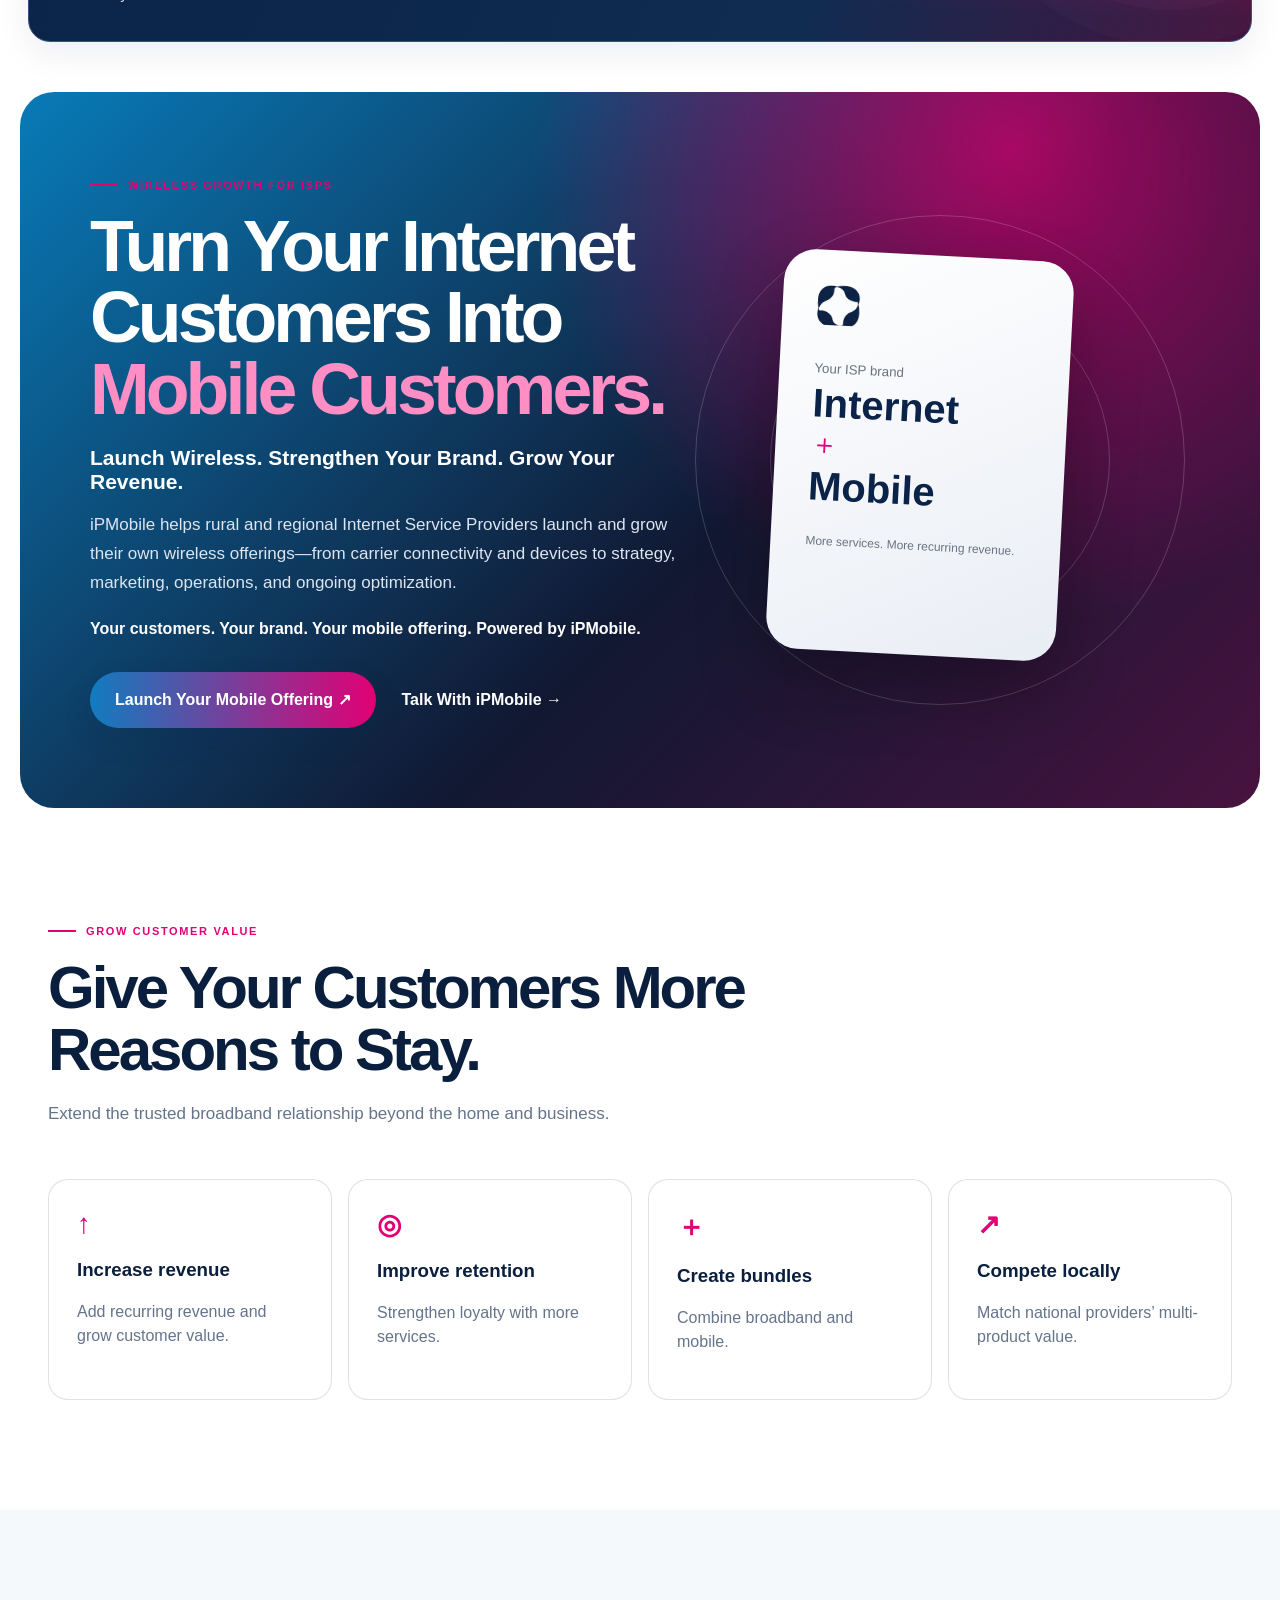
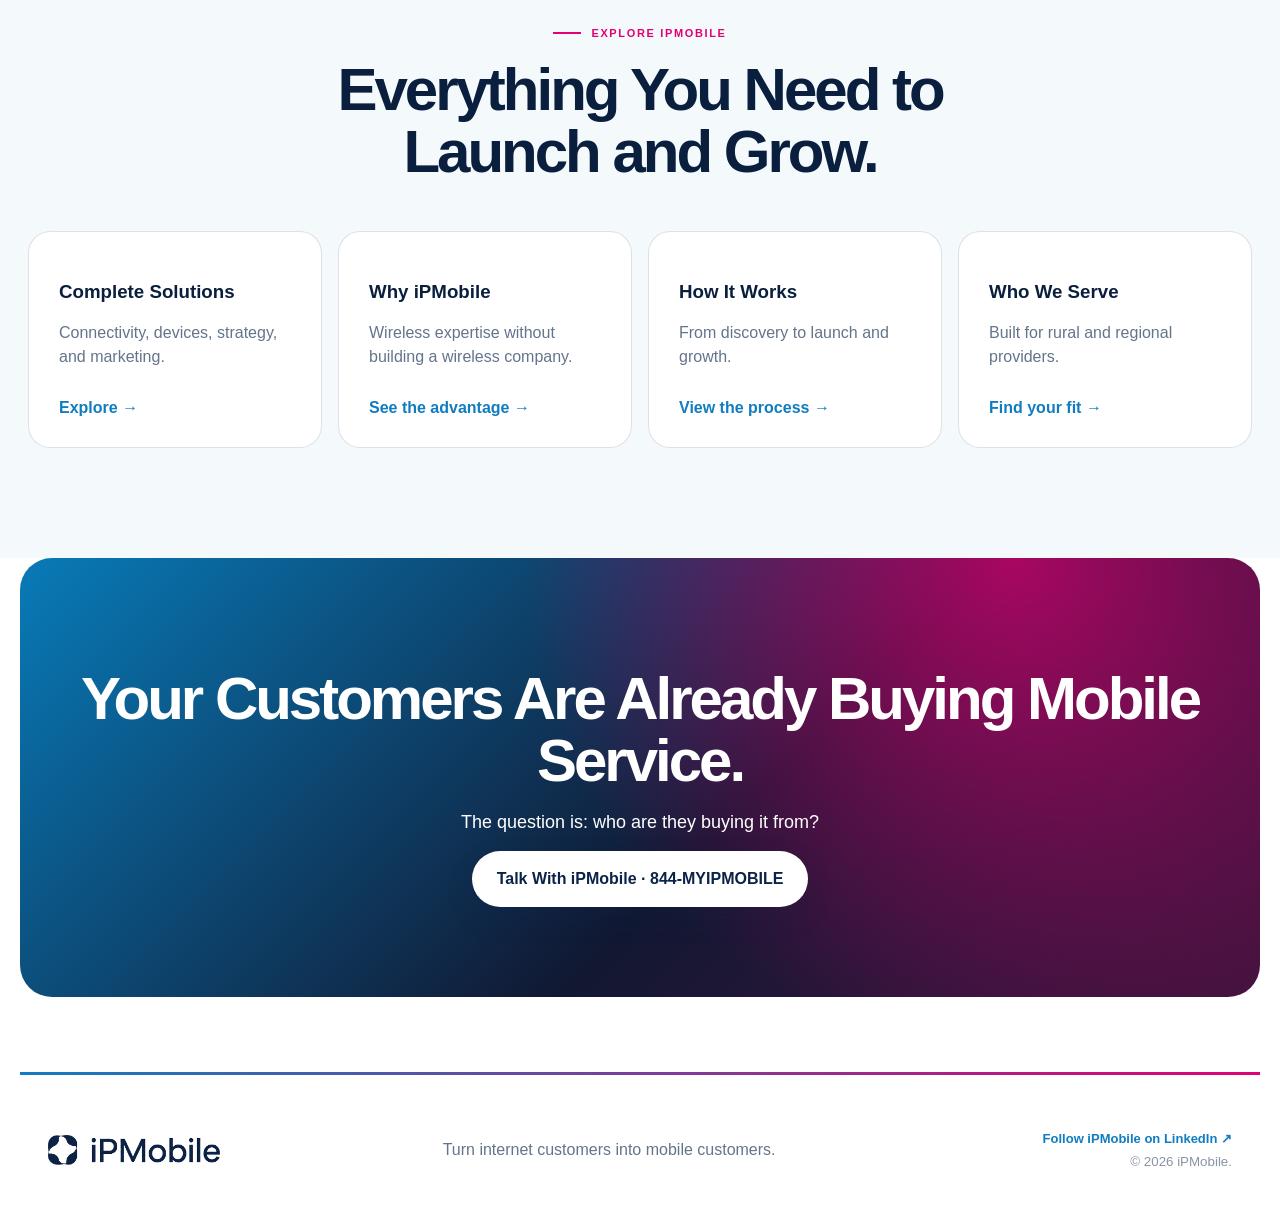
==== commit 6c5c1430: "Publish approved neutral carrier names in white rounded panel" ====
--- a/index.html
+++ b/index.html
@@ -1,4 +1,4 @@
-<!doctype html><html lang="en"><head><meta charset="utf-8"><meta name="viewport" content="width=device-width,initial-scale=1"><title>iPMobile | Wireless Growth for ISPs</title><link rel="stylesheet" href="homepage-20261019.css"><style>.isp-savings{padding:85px 28px;background:#fff}.isp-savings-grid{display:grid;grid-template-columns:1.15fr .85fr;gap:75px;align-items:center}.isp-savings h2{font-size:clamp(36px,4vw,55px);line-height:1.05;letter-spacing:-.045em;margin:21px 0}.isp-savings-grid>div>p{font-size:17px;line-height:1.75;color:var(--muted);max-width:610px}.isp-savings .button{margin-top:17px;gap:20px}.isp-savings-phone{display:block;margin-top:17px;color:var(--blue);font-size:14px;font-weight:700}.isp-offer-card{padding:40px;border-radius:28px;color:#fff;background:radial-gradient(circle at 110% 0,#bf006c,transparent 65%),linear-gradient(140deg,#137bb5,#0b2348 70%);box-shadow:0 22px 60px #0b23481a;transform:rotate(1deg)}.isp-offer-kicker{font-size:10px;text-transform:uppercase;letter-spacing:.14em;color:#d6e9fc;font-weight:700}.isp-offer-card h3{font-size:clamp(30px,3vw,42px);letter-spacing:-.04em;line-height:1.1;margin:30px 0 20px}.isp-offer-card em{font-style:normal;color:#ffabd4}.isp-savings .isp-offer-card p{color:#dce5f0;line-height:1.7;font-size:16px}.isp-offer-tags{display:flex;flex-wrap:wrap;gap:8px;margin:27px 0}.isp-offer-tags span{padding:8px 11px;background:#ffffff12;border:1px solid #ffffff30;border-radius:50px;font-size:11px}.isp-offer-footer{padding-top:20px;border-top:1px solid #ffffff30;font-size:13px;color:#dce5f0}.isp-offer-footer strong{font-size:20px;color:white;margin-left:5px}@media(max-width:850px){.isp-savings-grid{grid-template-columns:1fr;gap:32px}.isp-offer-card{max-width:520px;transform:none}}@media(max-width:620px){.isp-savings{padding:55px 20px}.isp-offer-card{padding:30px}.isp-savings .button{font-size:14px;padding-inline:20px}}</style><style>.isp-savings{padding:32px 28px;background:#fff}.isp-savings-compact{display:flex;align-items:center;justify-content:space-between;gap:35px;border-left:4px solid var(--pink);padding-left:25px}.isp-savings-compact>div{max-width:820px}.isp-savings .isp-savings-compact h2{font-size:clamp(25px,2.7vw,34px);line-height:1.15;margin:10px 0;letter-spacing:-.035em}.isp-savings .isp-savings-compact p{font-size:15px;line-height:1.6;margin:0;color:var(--muted)}.isp-savings .isp-savings-compact .button{margin:0;flex-shrink:0;min-height:48px;font-size:14px;gap:15px}@media(max-width:700px){.isp-savings{padding:28px 20px}.isp-savings-compact{align-items:flex-start;flex-direction:column;gap:20px;padding-left:18px}.isp-savings .eyebrow{font-size:10px}}</style><style>.isp-savings{padding:28px}.isp-campaign{position:relative;isolation:isolate;overflow:hidden;display:flex;align-items:center;justify-content:space-between;gap:40px;padding:34px 42px;border:1px solid #365280;border-radius:22px;color:#fff;background:radial-gradient(ellipse at 100% 0,rgba(226,0,116,.6),transparent 64%),linear-gradient(110deg,#0b2348,#102c51 65%,#45133e);box-shadow:0 12px 35px #0b234812}.isp-campaign:after{content:"";position:absolute;z-index:-1;width:280px;height:280px;right:-60px;top:-100px;border:1px solid #ffffff20;border-radius:50%;box-shadow:0 0 0 35px #ffffff05,0 0 0 70px #ffffff04;pointer-events:none}.isp-campaign-kicker{font-size:10px;letter-spacing:.16em;font-weight:800;color:#b9dff6}.isp-savings .isp-campaign h2{font-size:clamp(29px,3.2vw,42px);line-height:1.06;letter-spacing:-.04em;margin:13px 0 12px}.isp-campaign h2>span{color:#bbcae0}.isp-campaign h2 em{font-style:normal;color:#ff91c5}.isp-savings .isp-campaign p{max-width:650px;margin:0;font-size:15px;line-height:1.65;color:#dce5f0}.isp-campaign-action{display:flex;flex-direction:column;align-items:center;gap:13px;flex-shrink:0;position:relative}.isp-savings .isp-campaign .button{margin:0;min-height:50px;font-size:14px;gap:22px;background:#fff;color:var(--navy);box-shadow:0 9px 24px #0002}.isp-campaign .button:hover{background:#ffe8f4}.isp-campaign-call{font-size:11px;color:#f2d8e8;font-weight:700}@media(max-width:700px){.isp-savings{padding:22px 20px}.isp-campaign{padding:28px 25px;gap:24px;align-items:flex-start;flex-direction:column}.isp-campaign-action{align-items:flex-start}.isp-savings .isp-campaign h2{font-size:34px}.isp-savings .isp-campaign p{font-size:14px}}</style><style>.bavardio-mobile{display:block;color:#ff7900;font:500 clamp(22px,2.5vw,29px)/1.2 "Trebuchet MS",Arial,sans-serif;letter-spacing:.14em;margin:3px 0 0 2px}.bavardio-mobile+.bavardio-endorsement{margin-top:18px}</style><style>.bavardio-stacked{display:flex;flex-direction:column;align-items:center;width:250px;max-width:100%;color:#292929;letter-spacing:normal}.bavardio-stacked .bavardio-symbol{font-size:116px;flex:0 0 auto;margin:0 0 9px;align-self:center;transform:none}.bavardio-stacked .bavardio-stem,.bavardio-stacked .bavardio-bowl{background:#292929}.bavardio-stacked .bavardio-square{background:#ff850b}.bavardio-name{font:800 40px/1 "Arial Rounded MT Bold","Trebuchet MS",Arial,sans-serif;letter-spacing:-.055em}.bavardio-stacked .bavardio-mobile{font:500 27px/1.1 "Trebuchet MS",Arial,sans-serif;color:#ff850b;letter-spacing:.12em;margin:0 0 0 4px}.partner-section .bavardio-lockup{display:flex;flex-direction:column;align-items:flex-start}.bavardio-stacked+.bavardio-endorsement{margin-top:24px;font-size:21px}</style><style>.bavardio-stacked .bavardio-mobile{font-family:"Century Gothic","Avant Garde","Trebuchet MS",Arial,sans-serif;font-size:27px;font-weight:400;line-height:1.15;letter-spacing:.16em;color:#ff850b;margin:0 0 0 4px;-webkit-text-stroke:.25px currentColor}</style><style>.bavardio-restored{display:inline-flex;flex-direction:column;align-items:center}.bavardio-restored .bavardio-mobile{font-family:"Century Gothic","Avant Garde","Trebuchet MS",Arial,sans-serif;font-size:27px;font-weight:400;line-height:1.15;letter-spacing:.16em;color:#ff850b;margin:3px 0 0 4px;-webkit-text-stroke:.25px currentColor}.bavardio-restored+.bavardio-endorsement{margin-top:18px}</style><style>.bavardio-restored .bavardio-mobile{font-family:"Courier New",Courier,monospace;font-size:24px;font-weight:700;line-height:1.2;letter-spacing:0;color:#d9470b;-webkit-text-stroke:0;margin-top:6px}</style><style>.bavardio-restored .bavardio-type{display:flex;align-items:baseline;color:#111;font-family:"Arial Rounded MT Bold","Trebuchet MS",Arial,sans-serif;font-size:clamp(40px,4.2vw,54px);font-weight:700;letter-spacing:-.065em;line-height:1.1}.bavardio-restored .bavardio-symbol{font-size:inherit;position:relative;display:inline-block;width:.57em;height:.82em;flex:0 0 .57em;margin-right:.015em;align-self:center;transform:translateY(-.025em)}.bavardio-restored .bavardio-square{background:#ff7900}.bavardio-restored .bavardio-stem,.bavardio-restored .bavardio-bowl{background:#111}</style><style>.bavardio-restored{width:max-content;max-width:100%}.bavardio-restored .bavardio-mobile{align-self:center;font-family:"Century Gothic","Trebuchet MS",Arial,sans-serif;font-size:clamp(21px,2.2vw,25px);font-weight:400;line-height:1.15;letter-spacing:.17em;color:#ff850b;margin:4px -.17em 0 0;-webkit-text-stroke:0;text-transform:none}</style><style>.bavardio-restored .bavardio-mobile{font-family:"Century Gothic","Avenir Next","Trebuchet MS",sans-serif;font-size:25px;font-weight:500;line-height:1;letter-spacing:.15em;color:#f58220;margin:0 -.15em 0 0;-webkit-text-stroke:.35px currentColor;font-kerning:normal}</style><style>.bavardio-restored .bavardio-mobile{font-weight:700;-webkit-text-stroke:0}</style><style>.bavardio-restored .bavardio-mobile{font-weight:900;-webkit-text-stroke:.6px currentColor}</style><style>.bavardio-restored .bavardio-mobile{font-weight:900;-webkit-text-stroke:1.1px currentColor}</style><style>.bavardio-restored .bavardio-mobile{font-weight:700;-webkit-text-stroke:0}</style></head><body><header class="site-header"><a class="brand" href="index.html"><img src="assets/ipmobile-logo.png" alt="iPMobile"></a><nav><a class="active" href="index.html">Home</a><a href="https://www.ipmobile.ai/solutions.html">Solutions</a><a href="https://www.ipmobile.ai/why-ipmobile.html">Why iPMobile</a><a href="https://www.ipmobile.ai/how-it-works.html">How It Works</a><a href="https://www.ipmobile.ai/who-we-serve.html">Who We Serve</a><a href="https://www.ipmobile.ai/contact.html">Contact Us</a></nav><a class="button light small" href="tel:8446947662">Call 844-MYIPMOBILE</a></header><main><section class="event-banner" id="event" aria-labelledby="event-title"><div class="shell event-layout"><div><span class="event-eyebrow">WISPAPALOOZA 2026 · BOOTH 908</span><h2 id="event-title">Meet us in Las Vegas.</h2><p>November 2–5, 2026 · Caesars Palace, Las Vegas</p><p class="event-description">Let’s talk mobile, fixed wireless, and your next growth opportunity.</p><div class="event-actions"><a class="button event-book" href="https://calendar.app.google/sCq1uGNjbtY5FYhL6" target="_blank" rel="noopener noreferrer">Book a Meeting <span aria-hidden="true">↗</span></a><a class="event-details" href="https://www.wispaevents.org/" target="_blank" rel="noopener noreferrer">Event information ↗</a></div></div><div class="event-countdown"><span id="countdown-label">Counting down to WISPAPALOOZA</span><div id="countdown" role="timer" aria-label="Time until WISPAPALOOZA begins"><div><b data-unit="days">--</b><small>Days</small></div><div><b data-unit="hours">--</b><small>Hours</small></div><div><b data-unit="minutes">--</b><small>Minutes</small></div><div><b data-unit="seconds">--</b><small>Seconds</small></div></div><small class="countdown-note">November 2 · Las Vegas time</small></div></div></section><section class="partner-section shell" id="videos" aria-labelledby="partner-title"><div class="partner-copy"><span class="eyebrow">Connected for What’s Next</span><h2 id="partner-title" class="bavardio-lockup"><span class="bavardio-restored"><span class="bavardio-type" aria-label="bavardio"><span class="bavardio-symbol" aria-hidden="true"><span class="bavardio-square"></span><span class="bavardio-stem"></span><span class="bavardio-bowl"></span></span><span aria-hidden="true">avardio</span></span><span class="bavardio-mobile">Mobile</span></span><span class="bavardio-endorsement">Powered by <span class="ipmobile-signature"><img src="assets/ipmobile-mark.png" alt="" width="28" height="28"><strong>iPMobile</strong></span></span></h2><p>More connections. More possibilities. See how Bavardio and iPMobile bring internet and mobile together.</p></div><div class="partner-player"><video id="video-player" autoplay muted playsinline controls preload="auto" aria-label="Bavardio partnership videos in continuous rotation"><source src="bavardio-60sec.mp4" type="video/mp4"></video><div class="video-selectors" role="group" aria-label="Choose a Bavardio video"><button type="button" data-clip="0" aria-pressed="true">Discover Bavardio <small>60 seconds</small></button><button type="button" data-clip="1" aria-pressed="false">Explore the Possibilities <small>30 seconds</small></button><button type="button" data-clip="2" aria-pressed="false">Stay Connected <small>30 seconds</small></button></div><span id="video-status" hidden></span></div></section><section class="fwa-section" id="fwa"><div class="shell"><span class="eyebrow">Now offering fixed wireless access</span><h2>More Ways to Connect.</h2><p>Expand your connectivity offering with FWA solutions from three leading carriers.</p><div class="carrier-row" aria-label="AT&amp;T, T-Mobile and Verizon"><span class="carrier att">AT&amp;T</span><span class="carrier tmobile">T-Mobile</span><span class="carrier verizon">Verizon<span aria-hidden="true">✓</span></span></div></div></section><section class="isp-savings" aria-labelledby="isp-savings-title"><div class="shell isp-campaign"><div class="isp-campaign-copy"><span class="isp-campaign-kicker">FOR INTERNET SERVICE PROVIDERS</span><h2 id="isp-savings-title">Your internet. <span>Their mobile.</span><br>Why not <em>both yours?</em></h2><p>Give your subscribers a reason to bundle. Launch mobile under your brand—with iPMobile behind you.</p></div><div class="isp-campaign-action"><a class="button" href="https://www.ipmobile.ai/contact.html">Make Mobile Yours <span aria-hidden="true">↗</span></a><a class="isp-campaign-call" href="tel:8446947662">Let’s talk · 844-MYIPMOBILE</a></div></div></section><section class="hero shell"><div><span class="eyebrow">Wireless growth for ISPs</span><h1>Turn Your Internet Customers Into <em>Mobile Customers.</em></h1><h2>Launch Wireless. Strengthen Your Brand. Grow Your Revenue.</h2><p>iPMobile helps rural and regional Internet Service Providers launch and grow their own wireless offerings—from carrier connectivity and devices to strategy, marketing, operations, and ongoing optimization.</p><strong>Your customers. Your brand. Your mobile offering. Powered by iPMobile.</strong><div class="actions"><a class="button" href="https://www.ipmobile.ai/solutions.html">Launch Your Mobile Offering ↗</a><a href="tel:8446947662">Talk With iPMobile →</a></div></div><div class="hero-art" aria-hidden="true"><div class="orbit one"></div><div class="orbit two"></div><div class="connect-card"><img src="assets/ipmobile-mark.png" alt=""><small>Your ISP brand</small><b>Internet</b><i>＋</i><b>Mobile</b><span>More services. More recurring revenue.</span></div></div></section><section class="section shell"><div class="lead"><span class="eyebrow">Grow customer value</span><h2>Give Your Customers More Reasons to Stay.</h2><p>Extend the trusted broadband relationship beyond the home and business.</p></div><div class="benefits"><article><b>↑</b><h3>Increase revenue</h3><p>Add recurring revenue and grow customer value.</p></article><article><b>◎</b><h3>Improve retention</h3><p>Strengthen loyalty with more services.</p></article><article><b>＋</b><h3>Create bundles</h3><p>Combine broadband and mobile.</p></article><article><b>↗</b><h3>Compete locally</h3><p>Match national providers’ multi-product value.</p></article></div></section><section class="section page-links"><div class="shell"><div class="lead center"><span class="eyebrow">Explore iPMobile</span><h2>Everything You Need to Launch and Grow.</h2></div><div class="link-grid"><a href="https://www.ipmobile.ai/solutions.html"><h3>Complete Solutions</h3><p>Connectivity, devices, strategy, and marketing.</p><b>Explore →</b></a><a href="https://www.ipmobile.ai/why-ipmobile.html"><h3>Why iPMobile</h3><p>Wireless expertise without building a wireless company.</p><b>See the advantage →</b></a><a href="https://www.ipmobile.ai/how-it-works.html"><h3>How It Works</h3><p>From discovery to launch and growth.</p><b>View the process →</b></a><a href="https://www.ipmobile.ai/who-we-serve.html"><h3>Who We Serve</h3><p>Built for rural and regional providers.</p><b>Find your fit →</b></a></div></div></section><section class="final shell"><h2>Your Customers Are Already Buying Mobile Service.</h2><p>The question is: who are they buying it from?</p><a class="button light" href="tel:8446947662">Talk With iPMobile · 844-MYIPMOBILE</a></section></main><footer class="shell"><a class="brand" href="index.html"><img src="assets/ipmobile-logo.png" alt="iPMobile"></a><p>Turn internet customers into mobile customers.</p><div class="footer-meta"><a class="linkedin-link" href="https://www.linkedin.com/company/ip-mobile-ai" target="_blank" rel="noopener noreferrer">Follow iPMobile on LinkedIn ↗</a><small>© 2026 iPMobile.</small></div></footer><script src="homepage-20261019.js"></script></body></html>
+<!doctype html><html lang="en"><head><meta charset="utf-8"><meta name="viewport" content="width=device-width,initial-scale=1"><title>iPMobile | Wireless Growth for ISPs</title><link rel="stylesheet" href="homepage-20261019.css"><style>.isp-savings{padding:85px 28px;background:#fff}.isp-savings-grid{display:grid;grid-template-columns:1.15fr .85fr;gap:75px;align-items:center}.isp-savings h2{font-size:clamp(36px,4vw,55px);line-height:1.05;letter-spacing:-.045em;margin:21px 0}.isp-savings-grid>div>p{font-size:17px;line-height:1.75;color:var(--muted);max-width:610px}.isp-savings .button{margin-top:17px;gap:20px}.isp-savings-phone{display:block;margin-top:17px;color:var(--blue);font-size:14px;font-weight:700}.isp-offer-card{padding:40px;border-radius:28px;color:#fff;background:radial-gradient(circle at 110% 0,#bf006c,transparent 65%),linear-gradient(140deg,#137bb5,#0b2348 70%);box-shadow:0 22px 60px #0b23481a;transform:rotate(1deg)}.isp-offer-kicker{font-size:10px;text-transform:uppercase;letter-spacing:.14em;color:#d6e9fc;font-weight:700}.isp-offer-card h3{font-size:clamp(30px,3vw,42px);letter-spacing:-.04em;line-height:1.1;margin:30px 0 20px}.isp-offer-card em{font-style:normal;color:#ffabd4}.isp-savings .isp-offer-card p{color:#dce5f0;line-height:1.7;font-size:16px}.isp-offer-tags{display:flex;flex-wrap:wrap;gap:8px;margin:27px 0}.isp-offer-tags span{padding:8px 11px;background:#ffffff12;border:1px solid #ffffff30;border-radius:50px;font-size:11px}.isp-offer-footer{padding-top:20px;border-top:1px solid #ffffff30;font-size:13px;color:#dce5f0}.isp-offer-footer strong{font-size:20px;color:white;margin-left:5px}@media(max-width:850px){.isp-savings-grid{grid-template-columns:1fr;gap:32px}.isp-offer-card{max-width:520px;transform:none}}@media(max-width:620px){.isp-savings{padding:55px 20px}.isp-offer-card{padding:30px}.isp-savings .button{font-size:14px;padding-inline:20px}}</style><style>.isp-savings{padding:32px 28px;background:#fff}.isp-savings-compact{display:flex;align-items:center;justify-content:space-between;gap:35px;border-left:4px solid var(--pink);padding-left:25px}.isp-savings-compact>div{max-width:820px}.isp-savings .isp-savings-compact h2{font-size:clamp(25px,2.7vw,34px);line-height:1.15;margin:10px 0;letter-spacing:-.035em}.isp-savings .isp-savings-compact p{font-size:15px;line-height:1.6;margin:0;color:var(--muted)}.isp-savings .isp-savings-compact .button{margin:0;flex-shrink:0;min-height:48px;font-size:14px;gap:15px}@media(max-width:700px){.isp-savings{padding:28px 20px}.isp-savings-compact{align-items:flex-start;flex-direction:column;gap:20px;padding-left:18px}.isp-savings .eyebrow{font-size:10px}}</style><style>.isp-savings{padding:28px}.isp-campaign{position:relative;isolation:isolate;overflow:hidden;display:flex;align-items:center;justify-content:space-between;gap:40px;padding:34px 42px;border:1px solid #365280;border-radius:22px;color:#fff;background:radial-gradient(ellipse at 100% 0,rgba(226,0,116,.6),transparent 64%),linear-gradient(110deg,#0b2348,#102c51 65%,#45133e);box-shadow:0 12px 35px #0b234812}.isp-campaign:after{content:"";position:absolute;z-index:-1;width:280px;height:280px;right:-60px;top:-100px;border:1px solid #ffffff20;border-radius:50%;box-shadow:0 0 0 35px #ffffff05,0 0 0 70px #ffffff04;pointer-events:none}.isp-campaign-kicker{font-size:10px;letter-spacing:.16em;font-weight:800;color:#b9dff6}.isp-savings .isp-campaign h2{font-size:clamp(29px,3.2vw,42px);line-height:1.06;letter-spacing:-.04em;margin:13px 0 12px}.isp-campaign h2>span{color:#bbcae0}.isp-campaign h2 em{font-style:normal;color:#ff91c5}.isp-savings .isp-campaign p{max-width:650px;margin:0;font-size:15px;line-height:1.65;color:#dce5f0}.isp-campaign-action{display:flex;flex-direction:column;align-items:center;gap:13px;flex-shrink:0;position:relative}.isp-savings .isp-campaign .button{margin:0;min-height:50px;font-size:14px;gap:22px;background:#fff;color:var(--navy);box-shadow:0 9px 24px #0002}.isp-campaign .button:hover{background:#ffe8f4}.isp-campaign-call{font-size:11px;color:#f2d8e8;font-weight:700}@media(max-width:700px){.isp-savings{padding:22px 20px}.isp-campaign{padding:28px 25px;gap:24px;align-items:flex-start;flex-direction:column}.isp-campaign-action{align-items:flex-start}.isp-savings .isp-campaign h2{font-size:34px}.isp-savings .isp-campaign p{font-size:14px}}</style><style>.bavardio-mobile{display:block;color:#ff7900;font:500 clamp(22px,2.5vw,29px)/1.2 "Trebuchet MS",Arial,sans-serif;letter-spacing:.14em;margin:3px 0 0 2px}.bavardio-mobile+.bavardio-endorsement{margin-top:18px}</style><style>.bavardio-stacked{display:flex;flex-direction:column;align-items:center;width:250px;max-width:100%;color:#292929;letter-spacing:normal}.bavardio-stacked .bavardio-symbol{font-size:116px;flex:0 0 auto;margin:0 0 9px;align-self:center;transform:none}.bavardio-stacked .bavardio-stem,.bavardio-stacked .bavardio-bowl{background:#292929}.bavardio-stacked .bavardio-square{background:#ff850b}.bavardio-name{font:800 40px/1 "Arial Rounded MT Bold","Trebuchet MS",Arial,sans-serif;letter-spacing:-.055em}.bavardio-stacked .bavardio-mobile{font:500 27px/1.1 "Trebuchet MS",Arial,sans-serif;color:#ff850b;letter-spacing:.12em;margin:0 0 0 4px}.partner-section .bavardio-lockup{display:flex;flex-direction:column;align-items:flex-start}.bavardio-stacked+.bavardio-endorsement{margin-top:24px;font-size:21px}</style><style>.bavardio-stacked .bavardio-mobile{font-family:"Century Gothic","Avant Garde","Trebuchet MS",Arial,sans-serif;font-size:27px;font-weight:400;line-height:1.15;letter-spacing:.16em;color:#ff850b;margin:0 0 0 4px;-webkit-text-stroke:.25px currentColor}</style><style>.bavardio-restored{display:inline-flex;flex-direction:column;align-items:center}.bavardio-restored .bavardio-mobile{font-family:"Century Gothic","Avant Garde","Trebuchet MS",Arial,sans-serif;font-size:27px;font-weight:400;line-height:1.15;letter-spacing:.16em;color:#ff850b;margin:3px 0 0 4px;-webkit-text-stroke:.25px currentColor}.bavardio-restored+.bavardio-endorsement{margin-top:18px}</style><style>.bavardio-restored .bavardio-mobile{font-family:"Courier New",Courier,monospace;font-size:24px;font-weight:700;line-height:1.2;letter-spacing:0;color:#d9470b;-webkit-text-stroke:0;margin-top:6px}</style><style>.bavardio-restored .bavardio-type{display:flex;align-items:baseline;color:#111;font-family:"Arial Rounded MT Bold","Trebuchet MS",Arial,sans-serif;font-size:clamp(40px,4.2vw,54px);font-weight:700;letter-spacing:-.065em;line-height:1.1}.bavardio-restored .bavardio-symbol{font-size:inherit;position:relative;display:inline-block;width:.57em;height:.82em;flex:0 0 .57em;margin-right:.015em;align-self:center;transform:translateY(-.025em)}.bavardio-restored .bavardio-square{background:#ff7900}.bavardio-restored .bavardio-stem,.bavardio-restored .bavardio-bowl{background:#111}</style><style>.bavardio-restored{width:max-content;max-width:100%}.bavardio-restored .bavardio-mobile{align-self:center;font-family:"Century Gothic","Trebuchet MS",Arial,sans-serif;font-size:clamp(21px,2.2vw,25px);font-weight:400;line-height:1.15;letter-spacing:.17em;color:#ff850b;margin:4px -.17em 0 0;-webkit-text-stroke:0;text-transform:none}</style><style>.bavardio-restored .bavardio-mobile{font-family:"Century Gothic","Avenir Next","Trebuchet MS",sans-serif;font-size:25px;font-weight:500;line-height:1;letter-spacing:.15em;color:#f58220;margin:0 -.15em 0 0;-webkit-text-stroke:.35px currentColor;font-kerning:normal}</style><style>.bavardio-restored .bavardio-mobile{font-weight:700;-webkit-text-stroke:0}</style><style>.bavardio-restored .bavardio-mobile{font-weight:900;-webkit-text-stroke:.6px currentColor}</style><style>.bavardio-restored .bavardio-mobile{font-weight:900;-webkit-text-stroke:1.1px currentColor}</style><style>.bavardio-restored .bavardio-mobile{font-weight:700;-webkit-text-stroke:0}</style><style>.network-references{display:flex;flex-wrap:nowrap;justify-content:center;align-items:center;gap:0;background:#fff;border:1px solid var(--line);border-radius:18px;max-width:760px;margin:28px auto 0;padding:24px}.network-references span{flex:1;text-align:center;min-width:0;padding:0 12px;font:900 28px/1.4 Arial,sans-serif;letter-spacing:normal;color:var(--ink);-webkit-text-stroke:.3px currentColor}.network-references span+span{border-left:1px solid var(--line)}@media(max-width:620px){.network-references{padding:20px 10px}.network-references span{padding:0 5px;font-size:22px}}@media(max-width:360px){.network-references span{font-size:19px}}</style></head><body><header class="site-header"><a class="brand" href="index.html"><img src="assets/ipmobile-logo.png" alt="iPMobile"></a><nav><a class="active" href="index.html">Home</a><a href="https://www.ipmobile.ai/solutions.html">Solutions</a><a href="https://www.ipmobile.ai/why-ipmobile.html">Why iPMobile</a><a href="https://www.ipmobile.ai/how-it-works.html">How It Works</a><a href="https://www.ipmobile.ai/who-we-serve.html">Who We Serve</a><a href="https://www.ipmobile.ai/contact.html">Contact Us</a></nav><a class="button light small" href="tel:8446947662">Call 844-MYIPMOBILE</a></header><main><section class="event-banner" id="event" aria-labelledby="event-title"><div class="shell event-layout"><div><span class="event-eyebrow">WISPAPALOOZA 2026 · BOOTH 908</span><h2 id="event-title">Meet us in Las Vegas.</h2><p>November 2–5, 2026 · Caesars Palace, Las Vegas</p><p class="event-description">Let’s talk mobile, fixed wireless, and your next growth opportunity.</p><div class="event-actions"><a class="button event-book" href="https://calendar.app.google/sCq1uGNjbtY5FYhL6" target="_blank" rel="noopener noreferrer">Book a Meeting <span aria-hidden="true">↗</span></a><a class="event-details" href="https://www.wispaevents.org/" target="_blank" rel="noopener noreferrer">Event information ↗</a></div></div><div class="event-countdown"><span id="countdown-label">Counting down to WISPAPALOOZA</span><div id="countdown" role="timer" aria-label="Time until WISPAPALOOZA begins"><div><b data-unit="days">--</b><small>Days</small></div><div><b data-unit="hours">--</b><small>Hours</small></div><div><b data-unit="minutes">--</b><small>Minutes</small></div><div><b data-unit="seconds">--</b><small>Seconds</small></div></div><small class="countdown-note">November 2 · Las Vegas time</small></div></div></section><section class="partner-section shell" id="videos" aria-labelledby="partner-title"><div class="partner-copy"><span class="eyebrow">Connected for What’s Next</span><h2 id="partner-title" class="bavardio-lockup"><span class="bavardio-restored"><span class="bavardio-type" aria-label="bavardio"><span class="bavardio-symbol" aria-hidden="true"><span class="bavardio-square"></span><span class="bavardio-stem"></span><span class="bavardio-bowl"></span></span><span aria-hidden="true">avardio</span></span><span class="bavardio-mobile">Mobile</span></span><span class="bavardio-endorsement">Powered by <span class="ipmobile-signature"><img src="assets/ipmobile-mark.png" alt="" width="28" height="28"><strong>iPMobile</strong></span></span></h2><p>More connections. More possibilities. See how Bavardio and iPMobile bring internet and mobile together.</p></div><div class="partner-player"><video id="video-player" autoplay muted playsinline controls preload="auto" aria-label="Bavardio partnership videos in continuous rotation"><source src="bavardio-60sec.mp4" type="video/mp4"></video><div class="video-selectors" role="group" aria-label="Choose a Bavardio video"><button type="button" data-clip="0" aria-pressed="true">Discover Bavardio <small>60 seconds</small></button><button type="button" data-clip="1" aria-pressed="false">Explore the Possibilities <small>30 seconds</small></button><button type="button" data-clip="2" aria-pressed="false">Stay Connected <small>30 seconds</small></button></div><span id="video-status" hidden></span></div></section><section class="fwa-section" id="fwa"><div class="shell"><span class="eyebrow">Now offering fixed wireless access</span><h2>More Ways to Connect.</h2><p>Expand your connectivity offering with FWA solutions from three leading carriers.</p><div class="network-references" aria-label="Network names"><span>AT&amp;T</span><span>T-Mobile</span><span>Verizon</span></div></div></section><section class="isp-savings" aria-labelledby="isp-savings-title"><div class="shell isp-campaign"><div class="isp-campaign-copy"><span class="isp-campaign-kicker">FOR INTERNET SERVICE PROVIDERS</span><h2 id="isp-savings-title">Your internet. <span>Their mobile.</span><br>Why not <em>both yours?</em></h2><p>Give your subscribers a reason to bundle. Launch mobile under your brand—with iPMobile behind you.</p></div><div class="isp-campaign-action"><a class="button" href="https://www.ipmobile.ai/contact.html">Make Mobile Yours <span aria-hidden="true">↗</span></a><a class="isp-campaign-call" href="tel:8446947662">Let’s talk · 844-MYIPMOBILE</a></div></div></section><section class="hero shell"><div><span class="eyebrow">Wireless growth for ISPs</span><h1>Turn Your Internet Customers Into <em>Mobile Customers.</em></h1><h2>Launch Wireless. Strengthen Your Brand. Grow Your Revenue.</h2><p>iPMobile helps rural and regional Internet Service Providers launch and grow their own wireless offerings—from carrier connectivity and devices to strategy, marketing, operations, and ongoing optimization.</p><strong>Your customers. Your brand. Your mobile offering. Powered by iPMobile.</strong><div class="actions"><a class="button" href="https://www.ipmobile.ai/solutions.html">Launch Your Mobile Offering ↗</a><a href="tel:8446947662">Talk With iPMobile →</a></div></div><div class="hero-art" aria-hidden="true"><div class="orbit one"></div><div class="orbit two"></div><div class="connect-card"><img src="assets/ipmobile-mark.png" alt=""><small>Your ISP brand</small><b>Internet</b><i>＋</i><b>Mobile</b><span>More services. More recurring revenue.</span></div></div></section><section class="section shell"><div class="lead"><span class="eyebrow">Grow customer value</span><h2>Give Your Customers More Reasons to Stay.</h2><p>Extend the trusted broadband relationship beyond the home and business.</p></div><div class="benefits"><article><b>↑</b><h3>Increase revenue</h3><p>Add recurring revenue and grow customer value.</p></article><article><b>◎</b><h3>Improve retention</h3><p>Strengthen loyalty with more services.</p></article><article><b>＋</b><h3>Create bundles</h3><p>Combine broadband and mobile.</p></article><article><b>↗</b><h3>Compete locally</h3><p>Match national providers’ multi-product value.</p></article></div></section><section class="section page-links"><div class="shell"><div class="lead center"><span class="eyebrow">Explore iPMobile</span><h2>Everything You Need to Launch and Grow.</h2></div><div class="link-grid"><a href="https://www.ipmobile.ai/solutions.html"><h3>Complete Solutions</h3><p>Connectivity, devices, strategy, and marketing.</p><b>Explore →</b></a><a href="https://www.ipmobile.ai/why-ipmobile.html"><h3>Why iPMobile</h3><p>Wireless expertise without building a wireless company.</p><b>See the advantage →</b></a><a href="https://www.ipmobile.ai/how-it-works.html"><h3>How It Works</h3><p>From discovery to launch and growth.</p><b>View the process →</b></a><a href="https://www.ipmobile.ai/who-we-serve.html"><h3>Who We Serve</h3><p>Built for rural and regional providers.</p><b>Find your fit →</b></a></div></div></section><section class="final shell"><h2>Your Customers Are Already Buying Mobile Service.</h2><p>The question is: who are they buying it from?</p><a class="button light" href="tel:8446947662">Talk With iPMobile · 844-MYIPMOBILE</a></section></main><footer class="shell"><a class="brand" href="index.html"><img src="assets/ipmobile-logo.png" alt="iPMobile"></a><p>Turn internet customers into mobile customers.</p><div class="footer-meta"><a class="linkedin-link" href="https://www.linkedin.com/company/ip-mobile-ai" target="_blank" rel="noopener noreferrer">Follow iPMobile on LinkedIn ↗</a><small>© 2026 iPMobile.</small></div></footer><script src="homepage-20261019.js"></script></body></html>
 
 
 
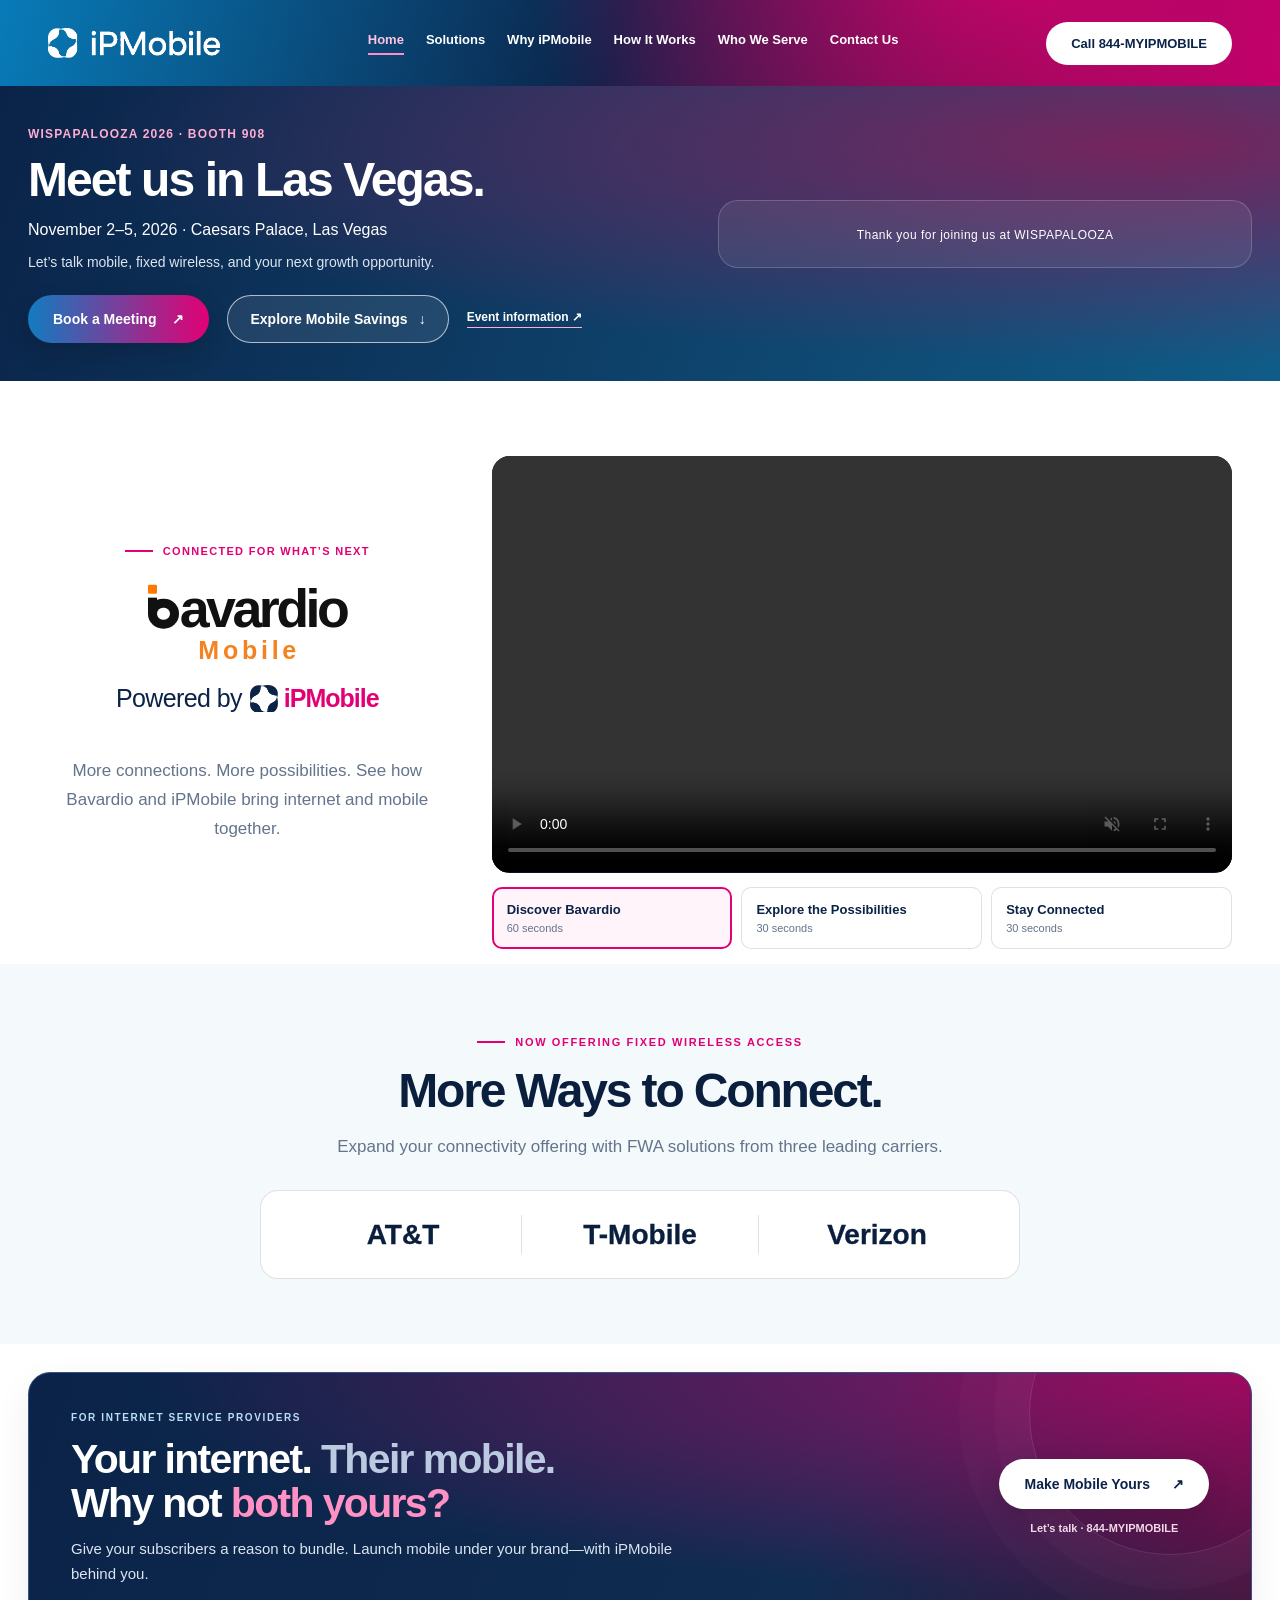
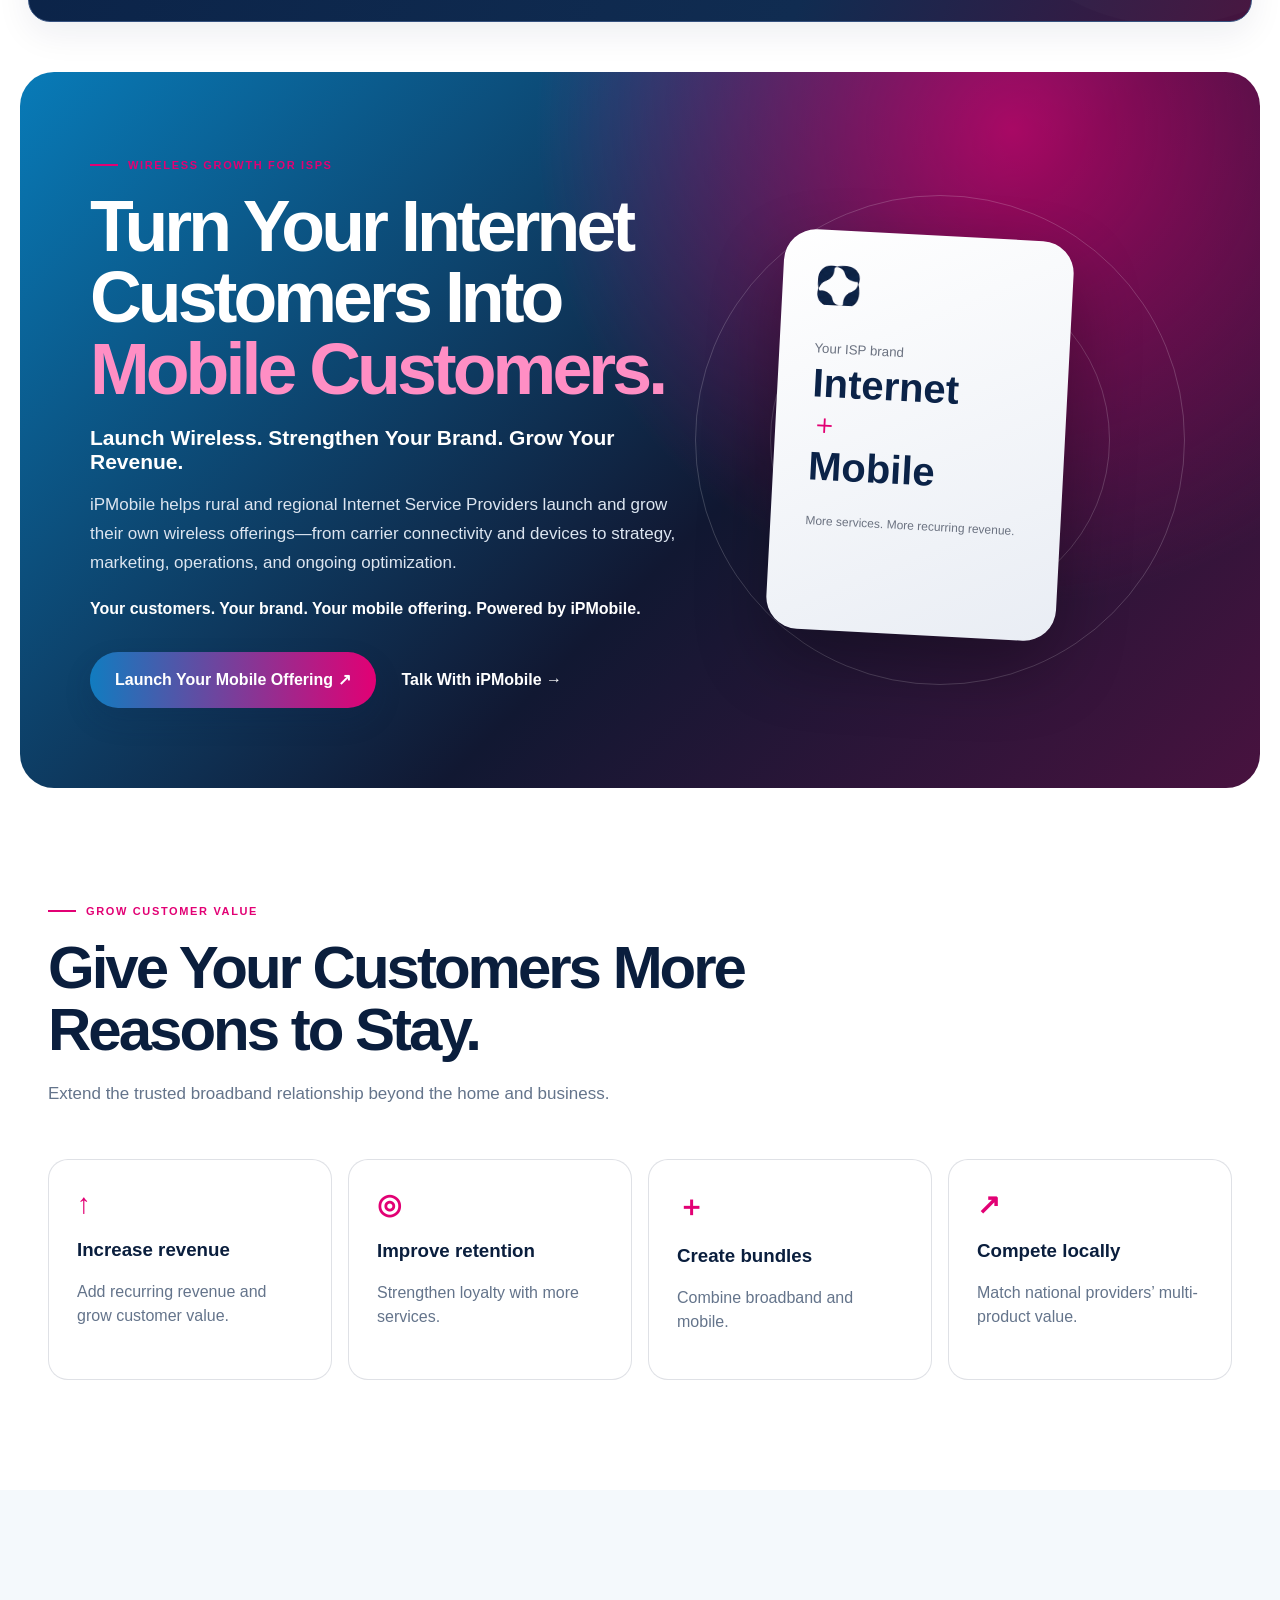
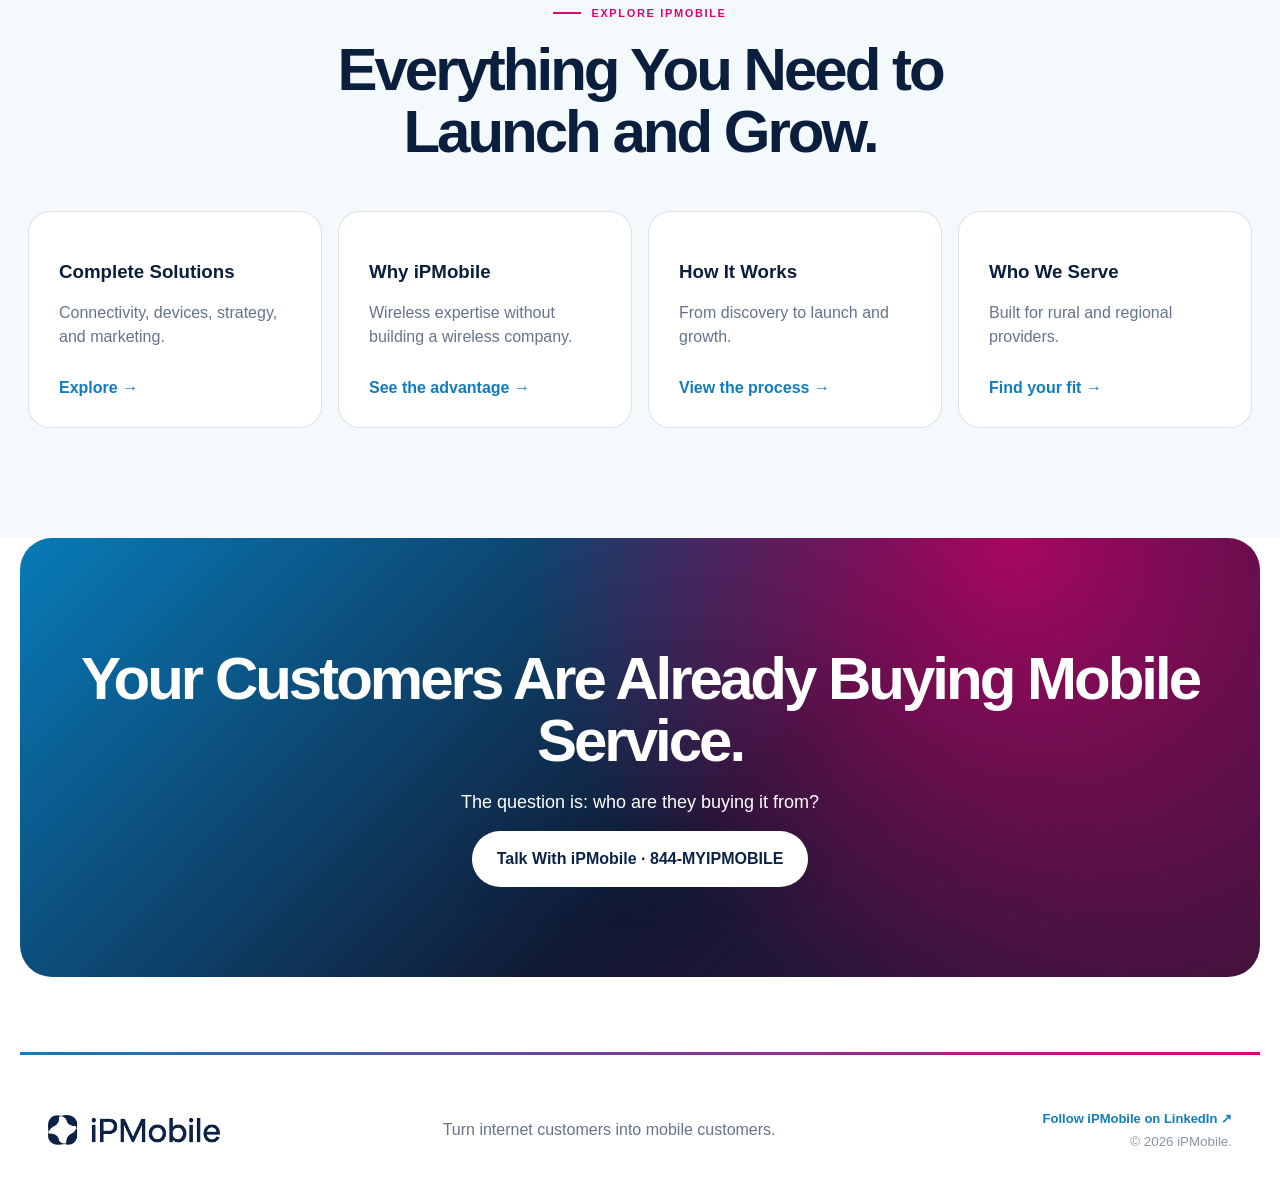
==== commit 2b49421f: "Publish approved embedded show offer, centered branding and inline team profiles" ====
--- a/index.html
+++ b/index.html
@@ -1,11 +1 @@
-<!doctype html><html lang="en"><head><meta charset="utf-8"><meta name="viewport" content="width=device-width,initial-scale=1"><title>iPMobile | Wireless Growth for ISPs</title><link rel="stylesheet" href="homepage-20261019.css"><style>.isp-savings{padding:85px 28px;background:#fff}.isp-savings-grid{display:grid;grid-template-columns:1.15fr .85fr;gap:75px;align-items:center}.isp-savings h2{font-size:clamp(36px,4vw,55px);line-height:1.05;letter-spacing:-.045em;margin:21px 0}.isp-savings-grid>div>p{font-size:17px;line-height:1.75;color:var(--muted);max-width:610px}.isp-savings .button{margin-top:17px;gap:20px}.isp-savings-phone{display:block;margin-top:17px;color:var(--blue);font-size:14px;font-weight:700}.isp-offer-card{padding:40px;border-radius:28px;color:#fff;background:radial-gradient(circle at 110% 0,#bf006c,transparent 65%),linear-gradient(140deg,#137bb5,#0b2348 70%);box-shadow:0 22px 60px #0b23481a;transform:rotate(1deg)}.isp-offer-kicker{font-size:10px;text-transform:uppercase;letter-spacing:.14em;color:#d6e9fc;font-weight:700}.isp-offer-card h3{font-size:clamp(30px,3vw,42px);letter-spacing:-.04em;line-height:1.1;margin:30px 0 20px}.isp-offer-card em{font-style:normal;color:#ffabd4}.isp-savings .isp-offer-card p{color:#dce5f0;line-height:1.7;font-size:16px}.isp-offer-tags{display:flex;flex-wrap:wrap;gap:8px;margin:27px 0}.isp-offer-tags span{padding:8px 11px;background:#ffffff12;border:1px solid #ffffff30;border-radius:50px;font-size:11px}.isp-offer-footer{padding-top:20px;border-top:1px solid #ffffff30;font-size:13px;color:#dce5f0}.isp-offer-footer strong{font-size:20px;color:white;margin-left:5px}@media(max-width:850px){.isp-savings-grid{grid-template-columns:1fr;gap:32px}.isp-offer-card{max-width:520px;transform:none}}@media(max-width:620px){.isp-savings{padding:55px 20px}.isp-offer-card{padding:30px}.isp-savings .button{font-size:14px;padding-inline:20px}}</style><style>.isp-savings{padding:32px 28px;background:#fff}.isp-savings-compact{display:flex;align-items:center;justify-content:space-between;gap:35px;border-left:4px solid var(--pink);padding-left:25px}.isp-savings-compact>div{max-width:820px}.isp-savings .isp-savings-compact h2{font-size:clamp(25px,2.7vw,34px);line-height:1.15;margin:10px 0;letter-spacing:-.035em}.isp-savings .isp-savings-compact p{font-size:15px;line-height:1.6;margin:0;color:var(--muted)}.isp-savings .isp-savings-compact .button{margin:0;flex-shrink:0;min-height:48px;font-size:14px;gap:15px}@media(max-width:700px){.isp-savings{padding:28px 20px}.isp-savings-compact{align-items:flex-start;flex-direction:column;gap:20px;padding-left:18px}.isp-savings .eyebrow{font-size:10px}}</style><style>.isp-savings{padding:28px}.isp-campaign{position:relative;isolation:isolate;overflow:hidden;display:flex;align-items:center;justify-content:space-between;gap:40px;padding:34px 42px;border:1px solid #365280;border-radius:22px;color:#fff;background:radial-gradient(ellipse at 100% 0,rgba(226,0,116,.6),transparent 64%),linear-gradient(110deg,#0b2348,#102c51 65%,#45133e);box-shadow:0 12px 35px #0b234812}.isp-campaign:after{content:"";position:absolute;z-index:-1;width:280px;height:280px;right:-60px;top:-100px;border:1px solid #ffffff20;border-radius:50%;box-shadow:0 0 0 35px #ffffff05,0 0 0 70px #ffffff04;pointer-events:none}.isp-campaign-kicker{font-size:10px;letter-spacing:.16em;font-weight:800;color:#b9dff6}.isp-savings .isp-campaign h2{font-size:clamp(29px,3.2vw,42px);line-height:1.06;letter-spacing:-.04em;margin:13px 0 12px}.isp-campaign h2>span{color:#bbcae0}.isp-campaign h2 em{font-style:normal;color:#ff91c5}.isp-savings .isp-campaign p{max-width:650px;margin:0;font-size:15px;line-height:1.65;color:#dce5f0}.isp-campaign-action{display:flex;flex-direction:column;align-items:center;gap:13px;flex-shrink:0;position:relative}.isp-savings .isp-campaign .button{margin:0;min-height:50px;font-size:14px;gap:22px;background:#fff;color:var(--navy);box-shadow:0 9px 24px #0002}.isp-campaign .button:hover{background:#ffe8f4}.isp-campaign-call{font-size:11px;color:#f2d8e8;font-weight:700}@media(max-width:700px){.isp-savings{padding:22px 20px}.isp-campaign{padding:28px 25px;gap:24px;align-items:flex-start;flex-direction:column}.isp-campaign-action{align-items:flex-start}.isp-savings .isp-campaign h2{font-size:34px}.isp-savings .isp-campaign p{font-size:14px}}</style><style>.bavardio-mobile{display:block;color:#ff7900;font:500 clamp(22px,2.5vw,29px)/1.2 "Trebuchet MS",Arial,sans-serif;letter-spacing:.14em;margin:3px 0 0 2px}.bavardio-mobile+.bavardio-endorsement{margin-top:18px}</style><style>.bavardio-stacked{display:flex;flex-direction:column;align-items:center;width:250px;max-width:100%;color:#292929;letter-spacing:normal}.bavardio-stacked .bavardio-symbol{font-size:116px;flex:0 0 auto;margin:0 0 9px;align-self:center;transform:none}.bavardio-stacked .bavardio-stem,.bavardio-stacked .bavardio-bowl{background:#292929}.bavardio-stacked .bavardio-square{background:#ff850b}.bavardio-name{font:800 40px/1 "Arial Rounded MT Bold","Trebuchet MS",Arial,sans-serif;letter-spacing:-.055em}.bavardio-stacked .bavardio-mobile{font:500 27px/1.1 "Trebuchet MS",Arial,sans-serif;color:#ff850b;letter-spacing:.12em;margin:0 0 0 4px}.partner-section .bavardio-lockup{display:flex;flex-direction:column;align-items:flex-start}.bavardio-stacked+.bavardio-endorsement{margin-top:24px;font-size:21px}</style><style>.bavardio-stacked .bavardio-mobile{font-family:"Century Gothic","Avant Garde","Trebuchet MS",Arial,sans-serif;font-size:27px;font-weight:400;line-height:1.15;letter-spacing:.16em;color:#ff850b;margin:0 0 0 4px;-webkit-text-stroke:.25px currentColor}</style><style>.bavardio-restored{display:inline-flex;flex-direction:column;align-items:center}.bavardio-restored .bavardio-mobile{font-family:"Century Gothic","Avant Garde","Trebuchet MS",Arial,sans-serif;font-size:27px;font-weight:400;line-height:1.15;letter-spacing:.16em;color:#ff850b;margin:3px 0 0 4px;-webkit-text-stroke:.25px currentColor}.bavardio-restored+.bavardio-endorsement{margin-top:18px}</style><style>.bavardio-restored .bavardio-mobile{font-family:"Courier New",Courier,monospace;font-size:24px;font-weight:700;line-height:1.2;letter-spacing:0;color:#d9470b;-webkit-text-stroke:0;margin-top:6px}</style><style>.bavardio-restored .bavardio-type{display:flex;align-items:baseline;color:#111;font-family:"Arial Rounded MT Bold","Trebuchet MS",Arial,sans-serif;font-size:clamp(40px,4.2vw,54px);font-weight:700;letter-spacing:-.065em;line-height:1.1}.bavardio-restored .bavardio-symbol{font-size:inherit;position:relative;display:inline-block;width:.57em;height:.82em;flex:0 0 .57em;margin-right:.015em;align-self:center;transform:translateY(-.025em)}.bavardio-restored .bavardio-square{background:#ff7900}.bavardio-restored .bavardio-stem,.bavardio-restored .bavardio-bowl{background:#111}</style><style>.bavardio-restored{width:max-content;max-width:100%}.bavardio-restored .bavardio-mobile{align-self:center;font-family:"Century Gothic","Trebuchet MS",Arial,sans-serif;font-size:clamp(21px,2.2vw,25px);font-weight:400;line-height:1.15;letter-spacing:.17em;color:#ff850b;margin:4px -.17em 0 0;-webkit-text-stroke:0;text-transform:none}</style><style>.bavardio-restored .bavardio-mobile{font-family:"Century Gothic","Avenir Next","Trebuchet MS",sans-serif;font-size:25px;font-weight:500;line-height:1;letter-spacing:.15em;color:#f58220;margin:0 -.15em 0 0;-webkit-text-stroke:.35px currentColor;font-kerning:normal}</style><style>.bavardio-restored .bavardio-mobile{font-weight:700;-webkit-text-stroke:0}</style><style>.bavardio-restored .bavardio-mobile{font-weight:900;-webkit-text-stroke:.6px currentColor}</style><style>.bavardio-restored .bavardio-mobile{font-weight:900;-webkit-text-stroke:1.1px currentColor}</style><style>.bavardio-restored .bavardio-mobile{font-weight:700;-webkit-text-stroke:0}</style><style>.network-references{display:flex;flex-wrap:nowrap;justify-content:center;align-items:center;gap:0;background:#fff;border:1px solid var(--line);border-radius:18px;max-width:760px;margin:28px auto 0;padding:24px}.network-references span{flex:1;text-align:center;min-width:0;padding:0 12px;font:900 28px/1.4 Arial,sans-serif;letter-spacing:normal;color:var(--ink);-webkit-text-stroke:.3px currentColor}.network-references span+span{border-left:1px solid var(--line)}@media(max-width:620px){.network-references{padding:20px 10px}.network-references span{padding:0 5px;font-size:22px}}@media(max-width:360px){.network-references span{font-size:19px}}</style></head><body><header class="site-header"><a class="brand" href="index.html"><img src="assets/ipmobile-logo.png" alt="iPMobile"></a><nav><a class="active" href="index.html">Home</a><a href="https://www.ipmobile.ai/solutions.html">Solutions</a><a href="https://www.ipmobile.ai/why-ipmobile.html">Why iPMobile</a><a href="https://www.ipmobile.ai/how-it-works.html">How It Works</a><a href="https://www.ipmobile.ai/who-we-serve.html">Who We Serve</a><a href="https://www.ipmobile.ai/contact.html">Contact Us</a></nav><a class="button light small" href="tel:8446947662">Call 844-MYIPMOBILE</a></header><main><section class="event-banner" id="event" aria-labelledby="event-title"><div class="shell event-layout"><div><span class="event-eyebrow">WISPAPALOOZA 2026 · BOOTH 908</span><h2 id="event-title">Meet us in Las Vegas.</h2><p>November 2–5, 2026 · Caesars Palace, Las Vegas</p><p class="event-description">Let’s talk mobile, fixed wireless, and your next growth opportunity.</p><div class="event-actions"><a class="button event-book" href="https://calendar.app.google/sCq1uGNjbtY5FYhL6" target="_blank" rel="noopener noreferrer">Book a Meeting <span aria-hidden="true">↗</span></a><a class="event-details" href="https://www.wispaevents.org/" target="_blank" rel="noopener noreferrer">Event information ↗</a></div></div><div class="event-countdown"><span id="countdown-label">Counting down to WISPAPALOOZA</span><div id="countdown" role="timer" aria-label="Time until WISPAPALOOZA begins"><div><b data-unit="days">--</b><small>Days</small></div><div><b data-unit="hours">--</b><small>Hours</small></div><div><b data-unit="minutes">--</b><small>Minutes</small></div><div><b data-unit="seconds">--</b><small>Seconds</small></div></div><small class="countdown-note">November 2 · Las Vegas time</small></div></div></section><section class="partner-section shell" id="videos" aria-labelledby="partner-title"><div class="partner-copy"><span class="eyebrow">Connected for What’s Next</span><h2 id="partner-title" class="bavardio-lockup"><span class="bavardio-restored"><span class="bavardio-type" aria-label="bavardio"><span class="bavardio-symbol" aria-hidden="true"><span class="bavardio-square"></span><span class="bavardio-stem"></span><span class="bavardio-bowl"></span></span><span aria-hidden="true">avardio</span></span><span class="bavardio-mobile">Mobile</span></span><span class="bavardio-endorsement">Powered by <span class="ipmobile-signature"><img src="assets/ipmobile-mark.png" alt="" width="28" height="28"><strong>iPMobile</strong></span></span></h2><p>More connections. More possibilities. See how Bavardio and iPMobile bring internet and mobile together.</p></div><div class="partner-player"><video id="video-player" autoplay muted playsinline controls preload="auto" aria-label="Bavardio partnership videos in continuous rotation"><source src="bavardio-60sec.mp4" type="video/mp4"></video><div class="video-selectors" role="group" aria-label="Choose a Bavardio video"><button type="button" data-clip="0" aria-pressed="true">Discover Bavardio <small>60 seconds</small></button><button type="button" data-clip="1" aria-pressed="false">Explore the Possibilities <small>30 seconds</small></button><button type="button" data-clip="2" aria-pressed="false">Stay Connected <small>30 seconds</small></button></div><span id="video-status" hidden></span></div></section><section class="fwa-section" id="fwa"><div class="shell"><span class="eyebrow">Now offering fixed wireless access</span><h2>More Ways to Connect.</h2><p>Expand your connectivity offering with FWA solutions from three leading carriers.</p><div class="network-references" aria-label="Network names"><span>AT&amp;T</span><span>T-Mobile</span><span>Verizon</span></div></div></section><section class="isp-savings" aria-labelledby="isp-savings-title"><div class="shell isp-campaign"><div class="isp-campaign-copy"><span class="isp-campaign-kicker">FOR INTERNET SERVICE PROVIDERS</span><h2 id="isp-savings-title">Your internet. <span>Their mobile.</span><br>Why not <em>both yours?</em></h2><p>Give your subscribers a reason to bundle. Launch mobile under your brand—with iPMobile behind you.</p></div><div class="isp-campaign-action"><a class="button" href="https://www.ipmobile.ai/contact.html">Make Mobile Yours <span aria-hidden="true">↗</span></a><a class="isp-campaign-call" href="tel:8446947662">Let’s talk · 844-MYIPMOBILE</a></div></div></section><section class="hero shell"><div><span class="eyebrow">Wireless growth for ISPs</span><h1>Turn Your Internet Customers Into <em>Mobile Customers.</em></h1><h2>Launch Wireless. Strengthen Your Brand. Grow Your Revenue.</h2><p>iPMobile helps rural and regional Internet Service Providers launch and grow their own wireless offerings—from carrier connectivity and devices to strategy, marketing, operations, and ongoing optimization.</p><strong>Your customers. Your brand. Your mobile offering. Powered by iPMobile.</strong><div class="actions"><a class="button" href="https://www.ipmobile.ai/solutions.html">Launch Your Mobile Offering ↗</a><a href="tel:8446947662">Talk With iPMobile →</a></div></div><div class="hero-art" aria-hidden="true"><div class="orbit one"></div><div class="orbit two"></div><div class="connect-card"><img src="assets/ipmobile-mark.png" alt=""><small>Your ISP brand</small><b>Internet</b><i>＋</i><b>Mobile</b><span>More services. More recurring revenue.</span></div></div></section><section class="section shell"><div class="lead"><span class="eyebrow">Grow customer value</span><h2>Give Your Customers More Reasons to Stay.</h2><p>Extend the trusted broadband relationship beyond the home and business.</p></div><div class="benefits"><article><b>↑</b><h3>Increase revenue</h3><p>Add recurring revenue and grow customer value.</p></article><article><b>◎</b><h3>Improve retention</h3><p>Strengthen loyalty with more services.</p></article><article><b>＋</b><h3>Create bundles</h3><p>Combine broadband and mobile.</p></article><article><b>↗</b><h3>Compete locally</h3><p>Match national providers’ multi-product value.</p></article></div></section><section class="section page-links"><div class="shell"><div class="lead center"><span class="eyebrow">Explore iPMobile</span><h2>Everything You Need to Launch and Grow.</h2></div><div class="link-grid"><a href="https://www.ipmobile.ai/solutions.html"><h3>Complete Solutions</h3><p>Connectivity, devices, strategy, and marketing.</p><b>Explore →</b></a><a href="https://www.ipmobile.ai/why-ipmobile.html"><h3>Why iPMobile</h3><p>Wireless expertise without building a wireless company.</p><b>See the advantage →</b></a><a href="https://www.ipmobile.ai/how-it-works.html"><h3>How It Works</h3><p>From discovery to launch and growth.</p><b>View the process →</b></a><a href="https://www.ipmobile.ai/who-we-serve.html"><h3>Who We Serve</h3><p>Built for rural and regional providers.</p><b>Find your fit →</b></a></div></div></section><section class="final shell"><h2>Your Customers Are Already Buying Mobile Service.</h2><p>The question is: who are they buying it from?</p><a class="button light" href="tel:8446947662">Talk With iPMobile · 844-MYIPMOBILE</a></section></main><footer class="shell"><a class="brand" href="index.html"><img src="assets/ipmobile-logo.png" alt="iPMobile"></a><p>Turn internet customers into mobile customers.</p><div class="footer-meta"><a class="linkedin-link" href="https://www.linkedin.com/company/ip-mobile-ai" target="_blank" rel="noopener noreferrer">Follow iPMobile on LinkedIn ↗</a><small>© 2026 iPMobile.</small></div></footer><script src="homepage-20261019.js"></script></body></html>
-
-
-
-
-
-
-
-
-
-
+<!doctype html><html lang="en"><head><meta charset="utf-8"><meta name="viewport" content="width=device-width,initial-scale=1"><title>iPMobile | Wireless Growth for ISPs</title><link rel="stylesheet" href="homepage-20261019.css"><style>.isp-savings{padding:85px 28px;background:#fff}.isp-savings-grid{display:grid;grid-template-columns:1.15fr .85fr;gap:75px;align-items:center}.isp-savings h2{font-size:clamp(36px,4vw,55px);line-height:1.05;letter-spacing:-.045em;margin:21px 0}.isp-savings-grid>div>p{font-size:17px;line-height:1.75;color:var(--muted);max-width:610px}.isp-savings .button{margin-top:17px;gap:20px}.isp-savings-phone{display:block;margin-top:17px;color:var(--blue);font-size:14px;font-weight:700}.isp-offer-card{padding:40px;border-radius:28px;color:#fff;background:radial-gradient(circle at 110% 0,#bf006c,transparent 65%),linear-gradient(140deg,#137bb5,#0b2348 70%);box-shadow:0 22px 60px #0b23481a;transform:rotate(1deg)}.isp-offer-kicker{font-size:10px;text-transform:uppercase;letter-spacing:.14em;color:#d6e9fc;font-weight:700}.isp-offer-card h3{font-size:clamp(30px,3vw,42px);letter-spacing:-.04em;line-height:1.1;margin:30px 0 20px}.isp-offer-card em{font-style:normal;color:#ffabd4}.isp-savings .isp-offer-card p{color:#dce5f0;line-height:1.7;font-size:16px}.isp-offer-tags{display:flex;flex-wrap:wrap;gap:8px;margin:27px 0}.isp-offer-tags span{padding:8px 11px;background:#ffffff12;border:1px solid #ffffff30;border-radius:50px;font-size:11px}.isp-offer-footer{padding-top:20px;border-top:1px solid #ffffff30;font-size:13px;color:#dce5f0}.isp-offer-footer strong{font-size:20px;color:white;margin-left:5px}@media(max-width:850px){.isp-savings-grid{grid-template-columns:1fr;gap:32px}.isp-offer-card{max-width:520px;transform:none}}@media(max-width:620px){.isp-savings{padding:55px 20px}.isp-offer-card{padding:30px}.isp-savings .button{font-size:14px;padding-inline:20px}}</style><style>.isp-savings{padding:32px 28px;background:#fff}.isp-savings-compact{display:flex;align-items:center;justify-content:space-between;gap:35px;border-left:4px solid var(--pink);padding-left:25px}.isp-savings-compact>div{max-width:820px}.isp-savings .isp-savings-compact h2{font-size:clamp(25px,2.7vw,34px);line-height:1.15;margin:10px 0;letter-spacing:-.035em}.isp-savings .isp-savings-compact p{font-size:15px;line-height:1.6;margin:0;color:var(--muted)}.isp-savings .isp-savings-compact .button{margin:0;flex-shrink:0;min-height:48px;font-size:14px;gap:15px}@media(max-width:700px){.isp-savings{padding:28px 20px}.isp-savings-compact{align-items:flex-start;flex-direction:column;gap:20px;padding-left:18px}.isp-savings .eyebrow{font-size:10px}}</style><style>.isp-savings{padding:28px}.isp-campaign{position:relative;isolation:isolate;overflow:hidden;display:flex;align-items:center;justify-content:space-between;gap:40px;padding:34px 42px;border:1px solid #365280;border-radius:22px;color:#fff;background:radial-gradient(ellipse at 100% 0,rgba(226,0,116,.6),transparent 64%),linear-gradient(110deg,#0b2348,#102c51 65%,#45133e);box-shadow:0 12px 35px #0b234812}.isp-campaign:after{content:"";position:absolute;z-index:-1;width:280px;height:280px;right:-60px;top:-100px;border:1px solid #ffffff20;border-radius:50%;box-shadow:0 0 0 35px #ffffff05,0 0 0 70px #ffffff04;pointer-events:none}.isp-campaign-kicker{font-size:10px;letter-spacing:.16em;font-weight:800;color:#b9dff6}.isp-savings .isp-campaign h2{font-size:clamp(29px,3.2vw,42px);line-height:1.06;letter-spacing:-.04em;margin:13px 0 12px}.isp-campaign h2>span{color:#bbcae0}.isp-campaign h2 em{font-style:normal;color:#ff91c5}.isp-savings .isp-campaign p{max-width:650px;margin:0;font-size:15px;line-height:1.65;color:#dce5f0}.isp-campaign-action{display:flex;flex-direction:column;align-items:center;gap:13px;flex-shrink:0;position:relative}.isp-savings .isp-campaign .button{margin:0;min-height:50px;font-size:14px;gap:22px;background:#fff;color:var(--navy);box-shadow:0 9px 24px #0002}.isp-campaign .button:hover{background:#ffe8f4}.isp-campaign-call{font-size:11px;color:#f2d8e8;font-weight:700}@media(max-width:700px){.isp-savings{padding:22px 20px}.isp-campaign{padding:28px 25px;gap:24px;align-items:flex-start;flex-direction:column}.isp-campaign-action{align-items:flex-start}.isp-savings .isp-campaign h2{font-size:34px}.isp-savings .isp-campaign p{font-size:14px}}</style><style>.bavardio-mobile{display:block;color:#ff7900;font:500 clamp(22px,2.5vw,29px)/1.2 "Trebuchet MS",Arial,sans-serif;letter-spacing:.14em;margin:3px 0 0 2px}.bavardio-mobile+.bavardio-endorsement{margin-top:18px}</style><style>.bavardio-stacked{display:flex;flex-direction:column;align-items:center;width:250px;max-width:100%;color:#292929;letter-spacing:normal}.bavardio-stacked .bavardio-symbol{font-size:116px;flex:0 0 auto;margin:0 0 9px;align-self:center;transform:none}.bavardio-stacked .bavardio-stem,.bavardio-stacked .bavardio-bowl{background:#292929}.bavardio-stacked .bavardio-square{background:#ff850b}.bavardio-name{font:800 40px/1 "Arial Rounded MT Bold","Trebuchet MS",Arial,sans-serif;letter-spacing:-.055em}.bavardio-stacked .bavardio-mobile{font:500 27px/1.1 "Trebuchet MS",Arial,sans-serif;color:#ff850b;letter-spacing:.12em;margin:0 0 0 4px}.partner-section .bavardio-lockup{display:flex;flex-direction:column;align-items:flex-start}.bavardio-stacked+.bavardio-endorsement{margin-top:24px;font-size:21px}</style><style>.bavardio-stacked .bavardio-mobile{font-family:"Century Gothic","Avant Garde","Trebuchet MS",Arial,sans-serif;font-size:27px;font-weight:400;line-height:1.15;letter-spacing:.16em;color:#ff850b;margin:0 0 0 4px;-webkit-text-stroke:.25px currentColor}</style><style>.bavardio-restored{display:inline-flex;flex-direction:column;align-items:center}.bavardio-restored .bavardio-mobile{font-family:"Century Gothic","Avant Garde","Trebuchet MS",Arial,sans-serif;font-size:27px;font-weight:400;line-height:1.15;letter-spacing:.16em;color:#ff850b;margin:3px 0 0 4px;-webkit-text-stroke:.25px currentColor}.bavardio-restored+.bavardio-endorsement{margin-top:18px}</style><style>.bavardio-restored .bavardio-mobile{font-family:"Courier New",Courier,monospace;font-size:24px;font-weight:700;line-height:1.2;letter-spacing:0;color:#d9470b;-webkit-text-stroke:0;margin-top:6px}</style><style>.bavardio-restored .bavardio-type{display:flex;align-items:baseline;color:#111;font-family:"Arial Rounded MT Bold","Trebuchet MS",Arial,sans-serif;font-size:clamp(40px,4.2vw,54px);font-weight:700;letter-spacing:-.065em;line-height:1.1}.bavardio-restored .bavardio-symbol{font-size:inherit;position:relative;display:inline-block;width:.57em;height:.82em;flex:0 0 .57em;margin-right:.015em;align-self:center;transform:translateY(-.025em)}.bavardio-restored .bavardio-square{background:#ff7900}.bavardio-restored .bavardio-stem,.bavardio-restored .bavardio-bowl{background:#111}</style><style>.bavardio-restored{width:max-content;max-width:100%}.bavardio-restored .bavardio-mobile{align-self:center;font-family:"Century Gothic","Trebuchet MS",Arial,sans-serif;font-size:clamp(21px,2.2vw,25px);font-weight:400;line-height:1.15;letter-spacing:.17em;color:#ff850b;margin:4px -.17em 0 0;-webkit-text-stroke:0;text-transform:none}</style><style>.bavardio-restored .bavardio-mobile{font-family:"Century Gothic","Avenir Next","Trebuchet MS",sans-serif;font-size:25px;font-weight:500;line-height:1;letter-spacing:.15em;color:#f58220;margin:0 -.15em 0 0;-webkit-text-stroke:.35px currentColor;font-kerning:normal}</style><style>.bavardio-restored .bavardio-mobile{font-weight:700;-webkit-text-stroke:0}</style><style>.bavardio-restored .bavardio-mobile{font-weight:900;-webkit-text-stroke:.6px currentColor}</style><style>.bavardio-restored .bavardio-mobile{font-weight:900;-webkit-text-stroke:1.1px currentColor}</style><style>.bavardio-restored .bavardio-mobile{font-weight:700;-webkit-text-stroke:0}</style><style>.network-references{display:flex;justify-content:center;align-items:center;flex-wrap:wrap;gap:20px 38px;margin:26px auto 0;padding:20px 24px;border-top:1px solid var(--line);border-bottom:1px solid var(--line);max-width:650px}.network-references span{font:400 20px/1.4 Arial,sans-serif;letter-spacing:normal;color:var(--ink)}@media(max-width:620px){.network-references{gap:16px 25px;padding:18px 12px}.network-references span{font-size:18px}}</style><style>.network-references span{font-size:28px;font-weight:700;color:var(--ink);letter-spacing:normal}@media(max-width:620px){.network-references{gap:16px 23px}.network-references span{font-size:23px}}</style><style>.network-references span{font-weight:900;-webkit-text-stroke:.3px currentColor}</style><style>.network-references{display:flex;flex-wrap:nowrap;justify-content:center;align-items:center;gap:0;background:#fff;border:1px solid var(--line);border-radius:18px;max-width:760px;margin:28px auto 0;padding:24px}.network-references span{flex:1;text-align:center;min-width:0;padding:0 12px}.network-references span+span{border-left:1px solid var(--line)}@media(max-width:620px){.network-references{padding:20px 10px;gap:0}.network-references span{padding:0 5px;font-size:22px}}@media(max-width:360px){.network-references span{font-size:19px}}</style><style>.event-offer{min-height:48px;gap:11px;padding:0 22px;background:rgba(255,255,255,.09);border:1px solid rgba(255,255,255,.65);color:#fff;box-shadow:none;font-size:14px}.event-offer:hover{background:rgba(255,255,255,.18)}.offer-file-type{font-size:9px;letter-spacing:.06em;border:1px solid rgba(255,255,255,.45);border-radius:4px;padding:3px 4px}.event-actions{gap:14px 18px}.event-actions .event-details{font-size:12px}@media(max-width:620px){.event-actions .event-book,.event-actions .event-offer{width:100%}.event-actions .event-details{margin-top:3px}}</style><style>.partner-copy{text-align:center}.partner-copy>.eyebrow{justify-content:center}.partner-section .partner-copy .bavardio-lockup{align-items:center}.partner-copy .bavardio-endorsement{justify-content:center}.partner-copy>p{margin-left:auto;margin-right:auto}</style><style>.partner-copy{display:flex;flex-direction:column;align-items:center;text-align:center}.partner-copy>.eyebrow{align-self:center}.partner-section .partner-copy .bavardio-lockup{display:flex;width:100%;align-items:center;text-align:center}.partner-copy .bavardio-restored{align-self:center;margin-left:auto;margin-right:auto}.partner-copy .bavardio-endorsement{align-self:center;justify-content:center}.partner-copy>p{width:100%}.event-offer{font-family:inherit;cursor:pointer}.show-offer-panel{padding:35px 28px 25px;scroll-margin-top:110px}.show-offer-panel[hidden]{display:none}.show-offer-heading{display:flex;justify-content:space-between;align-items:center;gap:20px;margin-bottom:20px}.show-offer-heading h2{margin:10px 0;font-size:28px;letter-spacing:-.03em}.show-offer-heading button{border:1px solid var(--line);background:#fff;color:var(--navy);border-radius:30px;padding:12px 18px;cursor:pointer;font:700 13px Arial,sans-serif}.show-offer-panel iframe{display:block;width:100%;height:850px;border:1px solid var(--line);border-radius:16px;background:#f4f9fc}.show-offer-fallback{font-size:13px;color:var(--muted)}.show-offer-fallback a{color:var(--blue);text-decoration:underline}@media(max-width:620px){.show-offer-panel{padding:25px 20px;scroll-margin-top:160px}.show-offer-heading h2{font-size:23px}.show-offer-panel iframe{height:650px}}</style><style>.show-offer-image{display:block;width:100%;max-width:850px;height:auto;margin:0 auto;border:1px solid var(--line);border-radius:14px}.show-offer-fallback{text-align:center}</style></head><body><header class="site-header"><a class="brand" href="index.html"><img src="assets/ipmobile-logo.png" alt="iPMobile"></a><nav><a class="active" href="index.html">Home</a><a href="https://www.ipmobile.ai/solutions.html">Solutions</a><a href="why-ipmobile.html">Why iPMobile</a><a href="https://www.ipmobile.ai/how-it-works.html">How It Works</a><a href="https://www.ipmobile.ai/who-we-serve.html">Who We Serve</a><a href="https://www.ipmobile.ai/contact.html">Contact Us</a></nav><a class="button light small" href="tel:8446947662">Call 844-MYIPMOBILE</a></header><main><section class="event-banner" id="event" aria-labelledby="event-title"><div class="shell event-layout"><div><span class="event-eyebrow">WISPAPALOOZA 2026 · BOOTH 908</span><h2 id="event-title">Meet us in Las Vegas.</h2><p>November 2–5, 2026 · Caesars Palace, Las Vegas</p><p class="event-description">Let’s talk mobile, fixed wireless, and your next growth opportunity.</p><div class="event-actions"><a class="button event-book" href="https://calendar.app.google/sCq1uGNjbtY5FYhL6" target="_blank" rel="noopener noreferrer">Book a Meeting <span aria-hidden="true">↗</span></a><button class="button event-offer" id="show-offer-toggle" type="button" aria-expanded="false" aria-controls="show-offer-panel">Explore Mobile Savings <span aria-hidden="true">↓</span></button><a class="event-details" href="https://www.wispaevents.org/" target="_blank" rel="noopener noreferrer">Event information ↗</a></div></div><div class="event-countdown"><span id="countdown-label">Counting down to WISPAPALOOZA</span><div id="countdown" role="timer" aria-label="Time until WISPAPALOOZA begins"><div><b data-unit="days">--</b><small>Days</small></div><div><b data-unit="hours">--</b><small>Hours</small></div><div><b data-unit="minutes">--</b><small>Minutes</small></div><div><b data-unit="seconds">--</b><small>Seconds</small></div></div><small class="countdown-note">November 2 · Las Vegas time</small></div></div></section><section class="show-offer-panel shell" id="show-offer-panel" hidden aria-labelledby="show-offer-title"><div class="show-offer-heading"><div><span class="eyebrow">WISPAPALOOZA exclusive</span><h2 id="show-offer-title">Your Mobile Growth Opportunity</h2></div><button type="button" id="show-offer-close" aria-label="Close show offer">Close ×</button></div><img class="show-offer-image" src="wispa-flyer-placement-source.png" alt="Bavardio Mobile WISPAPALOOZA offer: up to 10% residuals, internet and mobile bundle comparison, and complimentary one-hour consultation. Download the PDF for full details." loading="lazy"><p class="show-offer-fallback">Can’t see the flyer? <a href="WISPAPALOOZA-half-page-matched-text-size.pdf" download>Download the PDF</a></p></section><section class="partner-section shell" id="videos" aria-labelledby="partner-title"><div class="partner-copy"><span class="eyebrow">Connected for What’s Next</span><h2 id="partner-title" class="bavardio-lockup"><span class="bavardio-restored"><span class="bavardio-type" aria-label="bavardio"><span class="bavardio-symbol" aria-hidden="true"><span class="bavardio-square"></span><span class="bavardio-stem"></span><span class="bavardio-bowl"></span></span><span aria-hidden="true">avardio</span></span><span class="bavardio-mobile">Mobile</span></span><span class="bavardio-endorsement">Powered by <span class="ipmobile-signature"><img src="assets/ipmobile-mark.png" alt="" width="28" height="28"><strong>iPMobile</strong></span></span></h2><p>More connections. More possibilities. See how Bavardio and iPMobile bring internet and mobile together.</p></div><div class="partner-player"><video id="video-player" autoplay muted playsinline controls preload="auto" aria-label="Bavardio partnership videos in continuous rotation"><source src="bavardio-60sec.mp4" type="video/mp4"></video><div class="video-selectors" role="group" aria-label="Choose a Bavardio video"><button type="button" data-clip="0" aria-pressed="true">Discover Bavardio <small>60 seconds</small></button><button type="button" data-clip="1" aria-pressed="false">Explore the Possibilities <small>30 seconds</small></button><button type="button" data-clip="2" aria-pressed="false">Stay Connected <small>30 seconds</small></button></div><span id="video-status" hidden></span></div></section><section class="fwa-section" id="fwa"><div class="shell"><span class="eyebrow">Now offering fixed wireless access</span><h2>More Ways to Connect.</h2><p>Expand your connectivity offering with FWA solutions from three leading carriers.</p><div class="network-references" aria-label="Network names"><span>AT&amp;T</span><span>T-Mobile</span><span>Verizon</span></div></div></section><section class="isp-savings" aria-labelledby="isp-savings-title"><div class="shell isp-campaign"><div class="isp-campaign-copy"><span class="isp-campaign-kicker">FOR INTERNET SERVICE PROVIDERS</span><h2 id="isp-savings-title">Your internet. <span>Their mobile.</span><br>Why not <em>both yours?</em></h2><p>Give your subscribers a reason to bundle. Launch mobile under your brand—with iPMobile behind you.</p></div><div class="isp-campaign-action"><a class="button" href="https://www.ipmobile.ai/contact.html">Make Mobile Yours <span aria-hidden="true">↗</span></a><a class="isp-campaign-call" href="tel:8446947662">Let’s talk · 844-MYIPMOBILE</a></div></div></section><section class="hero shell"><div><span class="eyebrow">Wireless growth for ISPs</span><h1>Turn Your Internet Customers Into <em>Mobile Customers.</em></h1><h2>Launch Wireless. Strengthen Your Brand. Grow Your Revenue.</h2><p>iPMobile helps rural and regional Internet Service Providers launch and grow their own wireless offerings—from carrier connectivity and devices to strategy, marketing, operations, and ongoing optimization.</p><strong>Your customers. Your brand. Your mobile offering. Powered by iPMobile.</strong><div class="actions"><a class="button" href="https://www.ipmobile.ai/solutions.html">Launch Your Mobile Offering ↗</a><a href="tel:8446947662">Talk With iPMobile →</a></div></div><div class="hero-art" aria-hidden="true"><div class="orbit one"></div><div class="orbit two"></div><div class="connect-card"><img src="assets/ipmobile-mark.png" alt=""><small>Your ISP brand</small><b>Internet</b><i>＋</i><b>Mobile</b><span>More services. More recurring revenue.</span></div></div></section><section class="section shell"><div class="lead"><span class="eyebrow">Grow customer value</span><h2>Give Your Customers More Reasons to Stay.</h2><p>Extend the trusted broadband relationship beyond the home and business.</p></div><div class="benefits"><article><b>↑</b><h3>Increase revenue</h3><p>Add recurring revenue and grow customer value.</p></article><article><b>◎</b><h3>Improve retention</h3><p>Strengthen loyalty with more services.</p></article><article><b>＋</b><h3>Create bundles</h3><p>Combine broadband and mobile.</p></article><article><b>↗</b><h3>Compete locally</h3><p>Match national providers’ multi-product value.</p></article></div></section><section class="section page-links"><div class="shell"><div class="lead center"><span class="eyebrow">Explore iPMobile</span><h2>Everything You Need to Launch and Grow.</h2></div><div class="link-grid"><a href="https://www.ipmobile.ai/solutions.html"><h3>Complete Solutions</h3><p>Connectivity, devices, strategy, and marketing.</p><b>Explore →</b></a><a href="why-ipmobile.html"><h3>Why iPMobile</h3><p>Wireless expertise without building a wireless company.</p><b>See the advantage →</b></a><a href="https://www.ipmobile.ai/how-it-works.html"><h3>How It Works</h3><p>From discovery to launch and growth.</p><b>View the process →</b></a><a href="https://www.ipmobile.ai/who-we-serve.html"><h3>Who We Serve</h3><p>Built for rural and regional providers.</p><b>Find your fit →</b></a></div></div></section><section class="final shell"><h2>Your Customers Are Already Buying Mobile Service.</h2><p>The question is: who are they buying it from?</p><a class="button light" href="tel:8446947662">Talk With iPMobile · 844-MYIPMOBILE</a></section></main><footer class="shell"><a class="brand" href="index.html"><img src="assets/ipmobile-logo.png" alt="iPMobile"></a><p>Turn internet customers into mobile customers.</p><div class="footer-meta"><a class="linkedin-link" href="https://www.linkedin.com/company/ip-mobile-ai" target="_blank" rel="noopener noreferrer">Follow iPMobile on LinkedIn ↗</a><small>© 2026 iPMobile.</small></div></footer><script src="homepage-20261019.js"></script><script>const offerToggle=document.getElementById("show-offer-toggle"),offerPanel=document.getElementById("show-offer-panel");offerToggle.addEventListener("click",()=>{const open=offerPanel.hidden;offerPanel.hidden=!open;offerToggle.setAttribute("aria-expanded",String(open));if(open)offerPanel.scrollIntoView({behavior:"smooth",block:"start"});});document.getElementById("show-offer-close").addEventListener("click",()=>{offerPanel.hidden=true;offerToggle.setAttribute("aria-expanded","false");offerToggle.focus();});</script></body></html>
